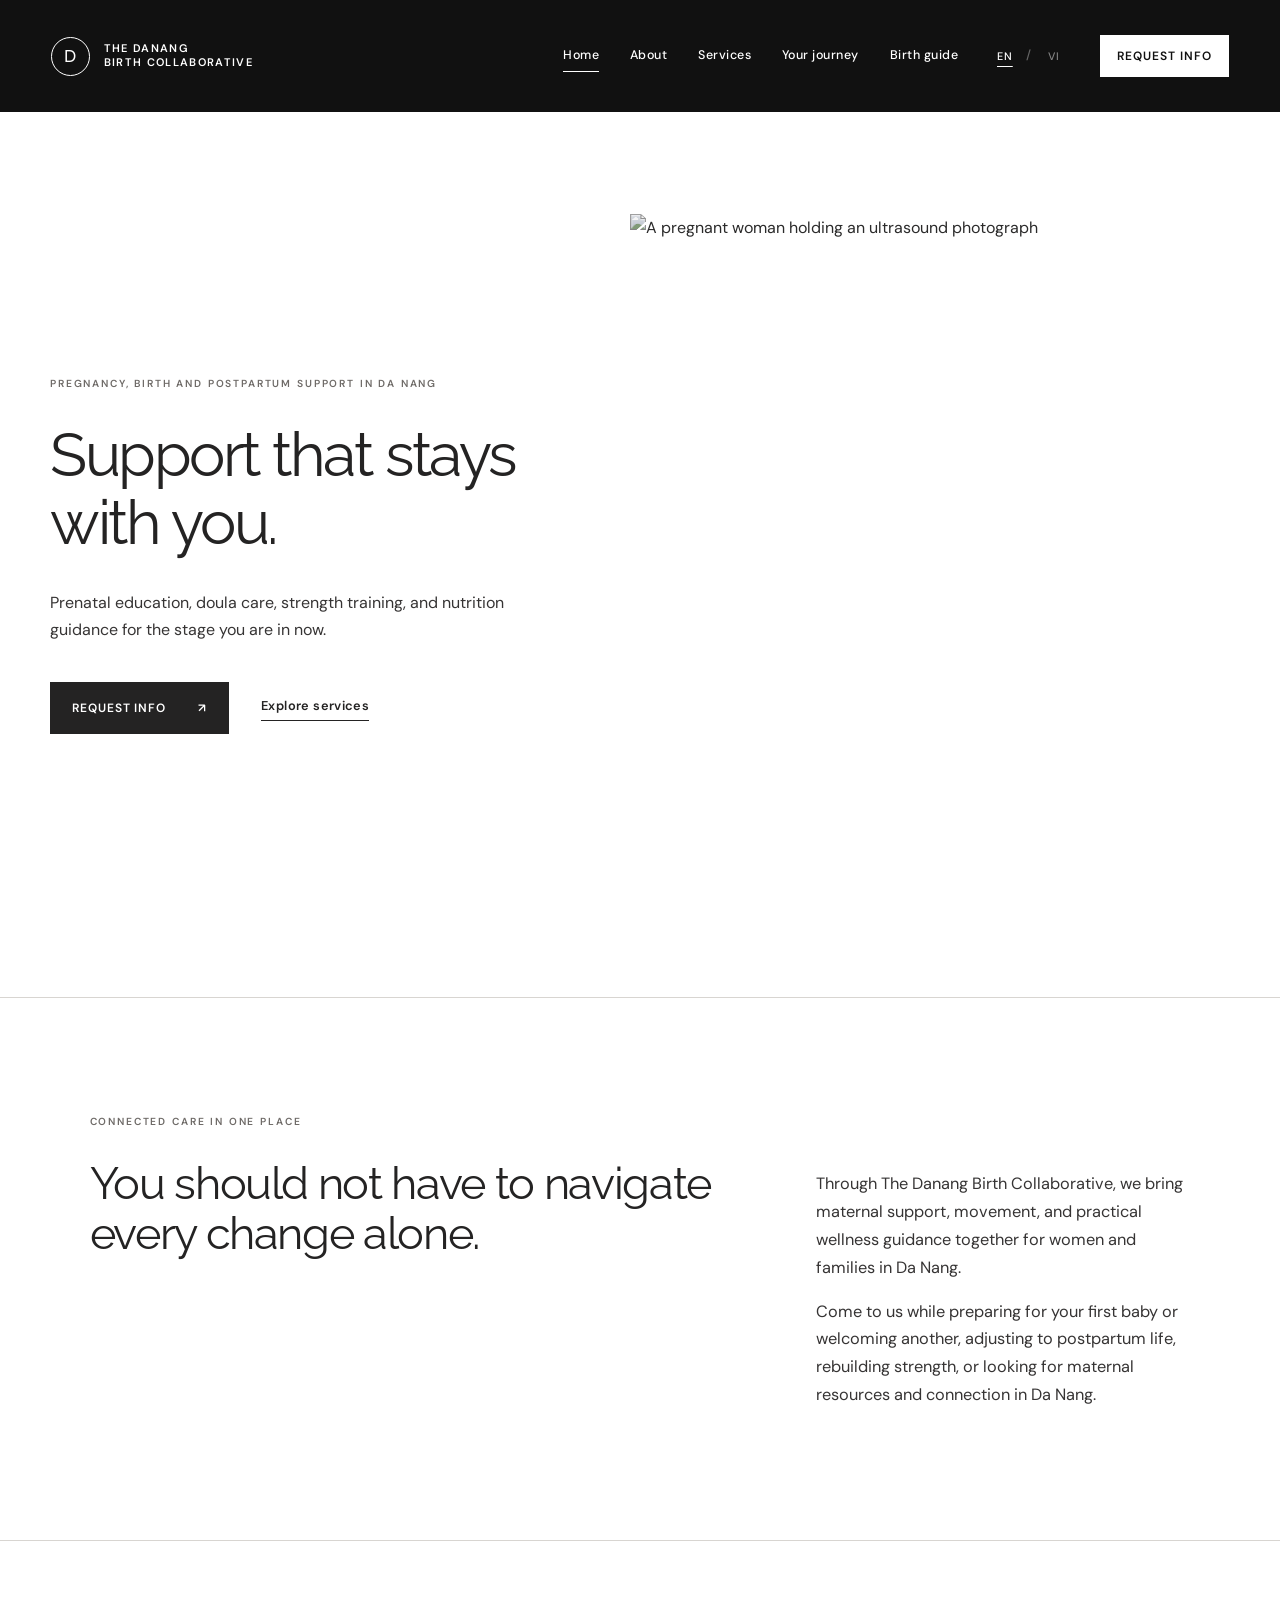
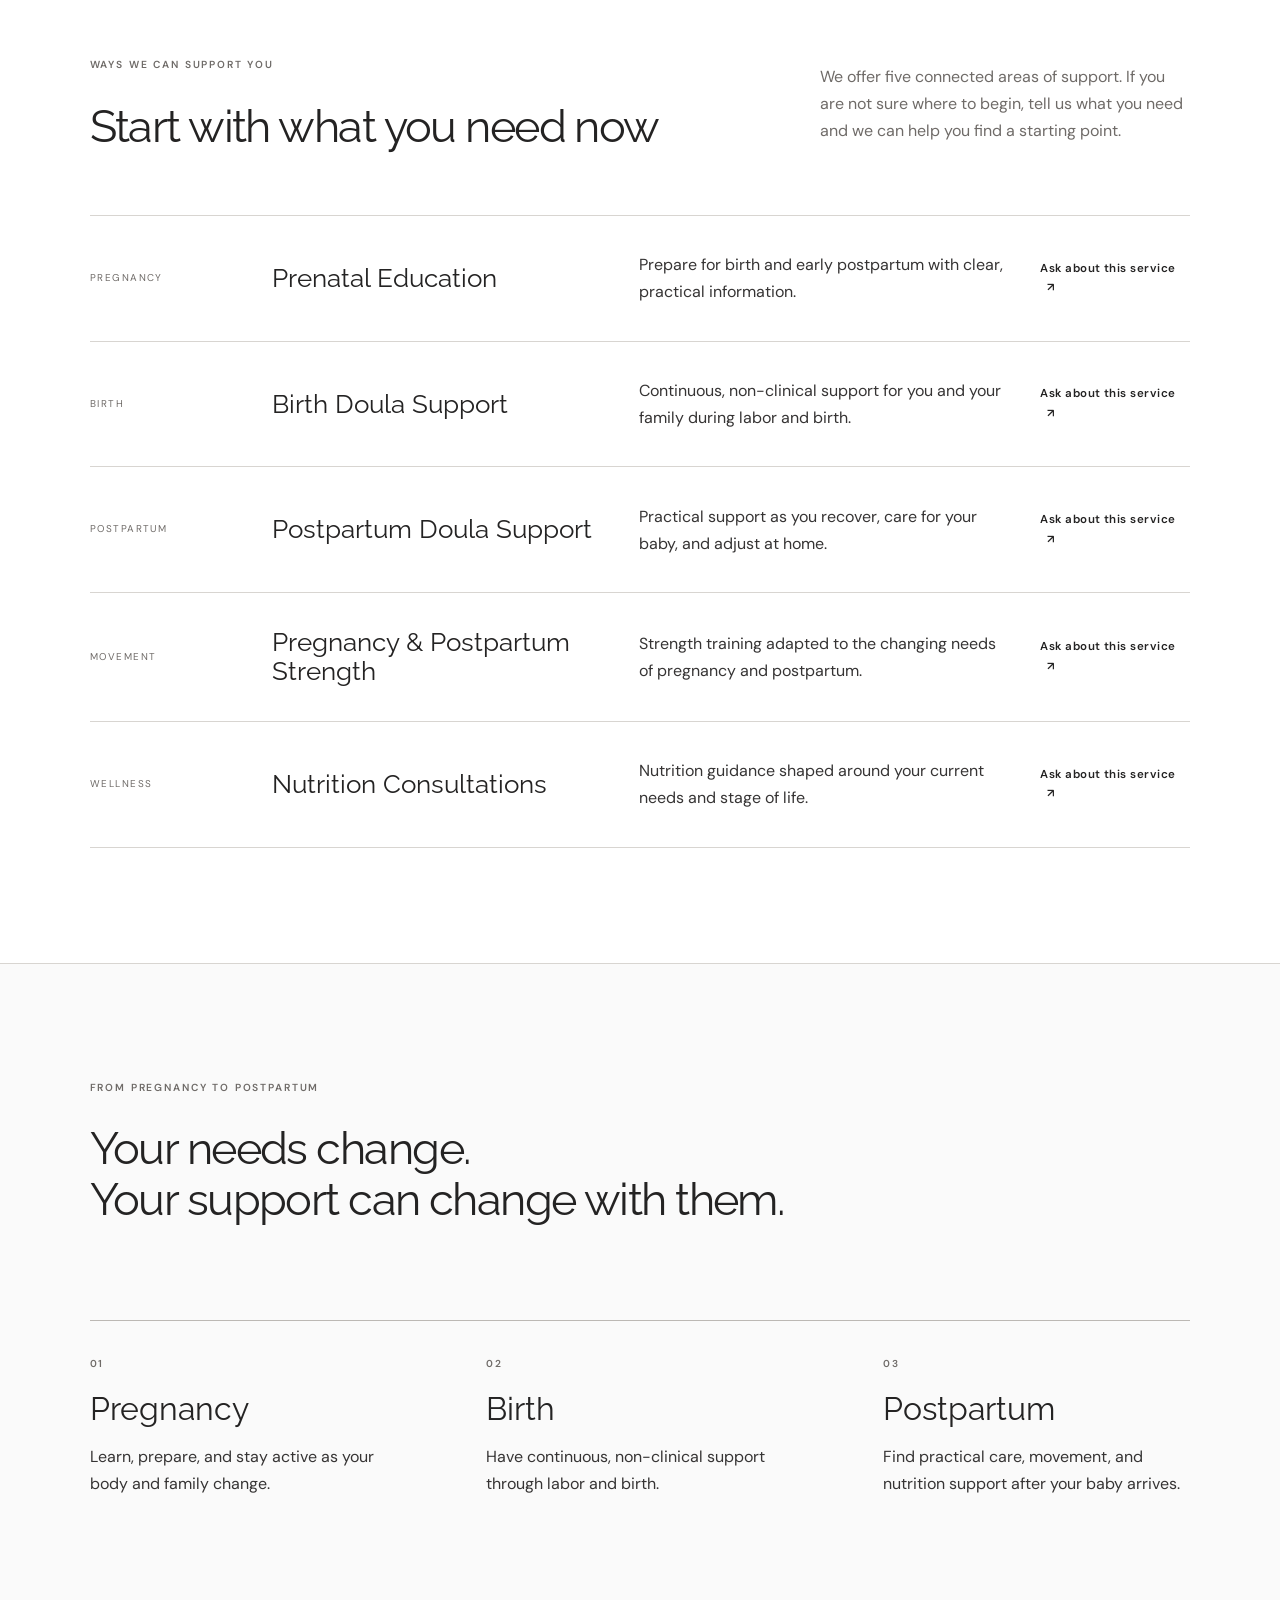
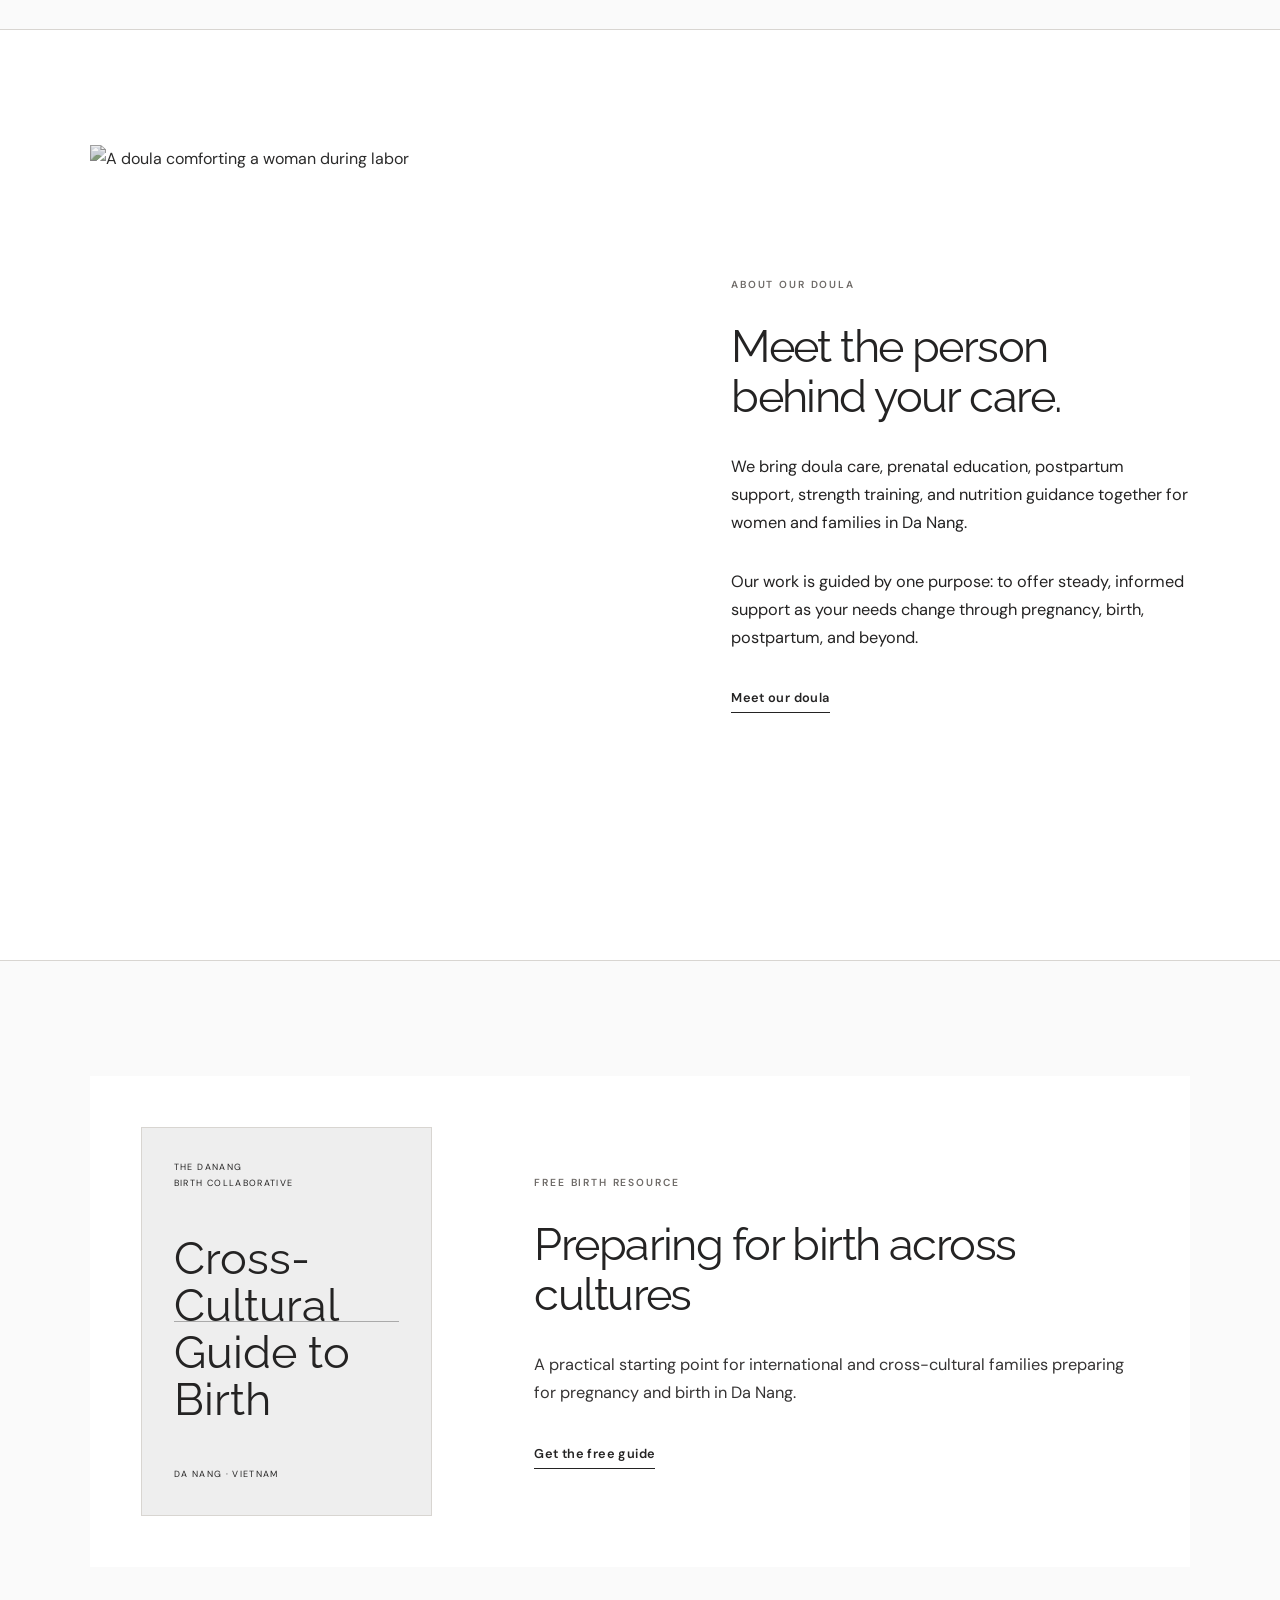
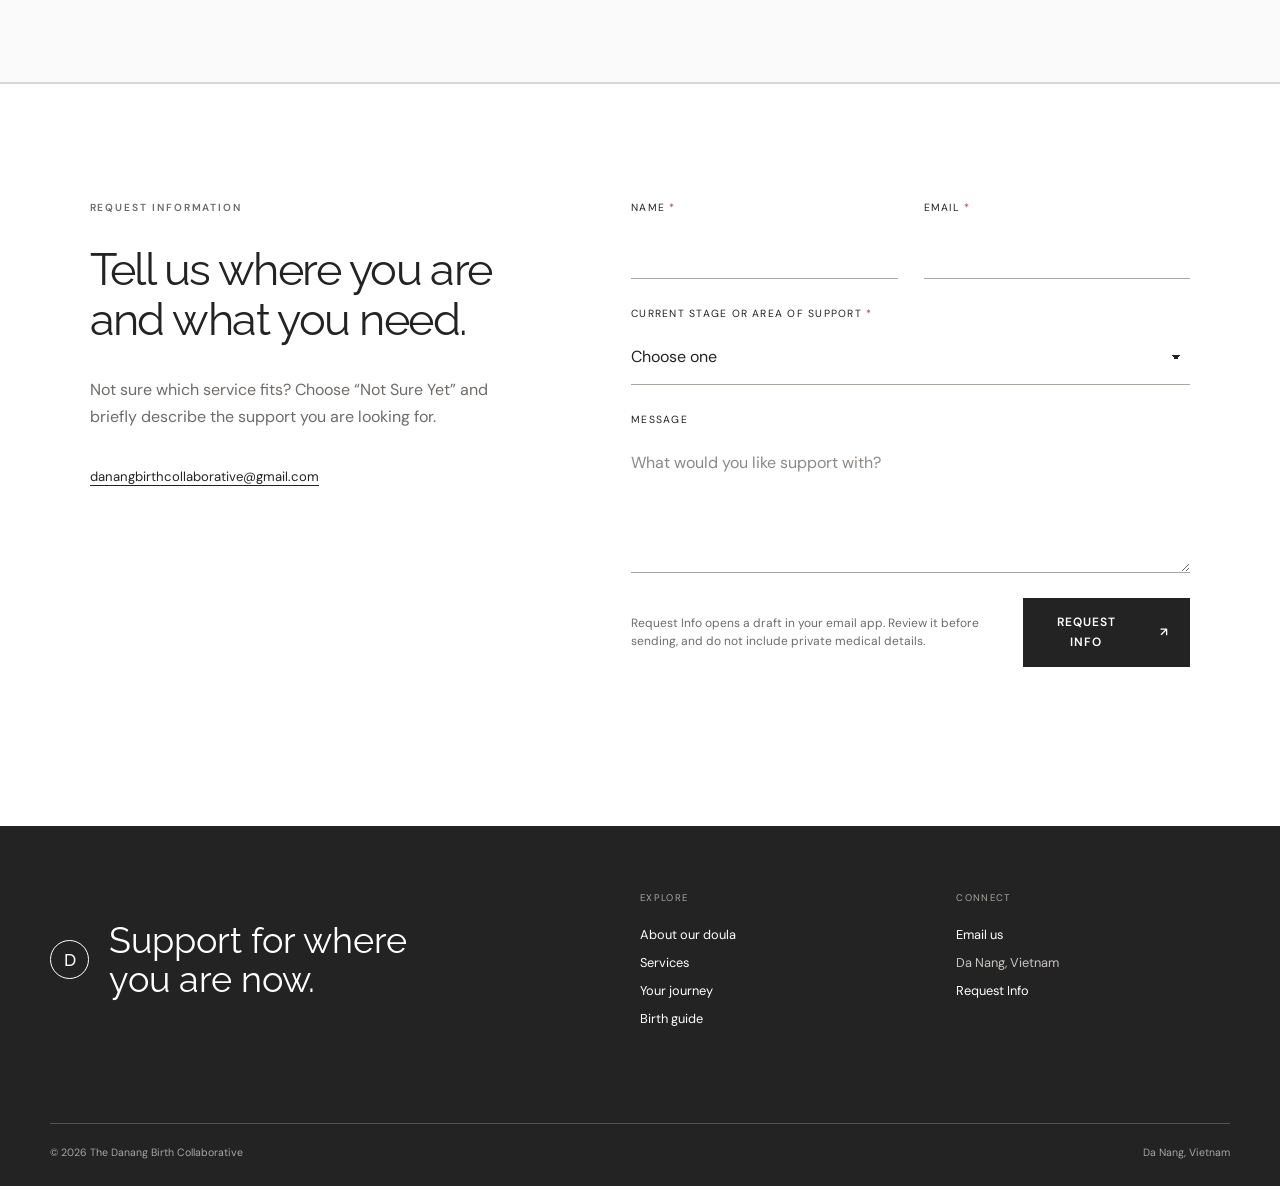
==== index.html @ c7152f71 "Refine footer layout across demos" ====
<!doctype html>
<html lang="en">
<head>
  <meta charset="utf-8">
  <meta name="viewport" content="width=device-width, initial-scale=1">
  <meta name="description" content="Doula, prenatal education, postpartum, strength, and nutrition support for women and families in Da Nang, Vietnam.">
  <title>The Danang Birth Collaborative</title>
  <link rel="icon" href="favicon.svg" type="image/svg+xml">
  <link rel="preconnect" href="https://fonts.googleapis.com">
  <link rel="preconnect" href="https://fonts.gstatic.com" crossorigin>
  <link href="https://fonts.googleapis.com/css2?family=DM+Sans:wght@400;500;600&amp;family=Raleway:wght@400;500;600&amp;display=swap" rel="stylesheet">
  <link rel="stylesheet" href="styles.css?v=20260721-6">
</head>
<body>
  <a class="skip-link" href="#main">Skip to content</a>
  <header class="site-header" id="top">
    <a class="wordmark" href="#top" aria-label="The Danang Birth Collaborative home">
      <span class="wordmark-mark" aria-hidden="true">D</span>
      <span>The Danang<br>Birth Collaborative</span>
    </a>
    <div class="language-switcher mobile-language-switcher" role="group" aria-label="Language"><button type="button" data-lang="en" aria-pressed="true">EN</button><span aria-hidden="true">/</span><button type="button" data-lang="vi" aria-pressed="false">VI</button></div>
    <button class="menu-toggle" type="button" aria-expanded="false" aria-controls="site-nav">
      <span>Menu</span><i aria-hidden="true"></i>
    </button>
    <nav class="site-nav" id="site-nav" aria-label="Main navigation">
      <a href="index.html" aria-current="page">Home</a>
      <a href="about.html">About</a>
      <a href="#services">Services</a>
      <a href="#journey">Your journey</a>
      <a href="#guide">Birth guide</a>
      <div class="language-switcher desktop-language-switcher" role="group" aria-label="Language"><button type="button" data-lang="en" aria-pressed="true">EN</button><span aria-hidden="true">/</span><button type="button" data-lang="vi" aria-pressed="false">VI</button></div>
      <a class="button button-small" href="contact.html">Request Info</a>
    </nav>
  </header>

  <main id="main">
    <section class="hero">
      <div class="hero-copy reveal">
        <p class="eyebrow">Pregnancy, birth and postpartum support in Da Nang</p>
        <h1>Support that stays with you.</h1>
        <p class="hero-lede">Prenatal education, doula care, strength training, and nutrition guidance for the stage you are in now.</p>
        <div class="hero-actions">
          <a class="button" href="contact.html">Request Info <span aria-hidden="true">↗</span></a>
          <a class="text-link" href="#services">Explore services</a>
        </div>
      </div>
      <div class="hero-visual reveal">
        <img src="https://images.unsplash.com/photo-1634856435947-d790b5c3a8eb?auto=format&amp;fit=crop&amp;w=1400&amp;q=85" alt="A pregnant woman holding an ultrasound photograph">
      </div>
    </section>

    <section class="intro section-pad reveal">
      <p class="eyebrow">Connected care in one place</p>
      <div class="intro-grid">
        <h2>You should not have to navigate every change alone.</h2>
        <div>
          <p>Through The Danang Birth Collaborative, we bring maternal support, movement, and practical wellness guidance together for women and families in Da Nang.</p>
          <p>Come to us while preparing for your first baby or welcoming another, adjusting to postpartum life, rebuilding strength, or looking for maternal resources and connection in Da Nang.</p>
        </div>
      </div>
    </section>

    <section class="services section-pad" id="services">
      <div class="section-heading reveal">
        <div><p class="eyebrow">Ways we can support you</p><h2>Start with what you need now</h2></div>
        <p>We offer five connected areas of support. If you are not sure where to begin, tell us what you need and we can help you find a starting point.</p>
      </div>
      <div class="service-list">
        <article class="service-card reveal"><span>Pregnancy</span><h3>Prenatal Education</h3><p>Prepare for birth and early postpartum with clear, practical information.</p><a href="contact.html" aria-label="Ask about Prenatal Education">Ask about this service <span>↗</span></a></article>
        <article class="service-card reveal"><span>Birth</span><h3>Birth Doula Support</h3><p>Continuous, non-clinical support for you and your family during labor and birth.</p><a href="contact.html" aria-label="Ask about Birth Doula Support">Ask about this service <span>↗</span></a></article>
        <article class="service-card reveal"><span>Postpartum</span><h3>Postpartum Doula Support</h3><p>Practical support as you recover, care for your baby, and adjust at home.</p><a href="contact.html" aria-label="Ask about Postpartum Doula Support">Ask about this service <span>↗</span></a></article>
        <article class="service-card reveal"><span>Movement</span><h3>Pregnancy &amp; Postpartum Strength</h3><p>Strength training adapted to the changing needs of pregnancy and postpartum.</p><a href="contact.html" aria-label="Ask about strength training">Ask about this service <span>↗</span></a></article>
        <article class="service-card reveal"><span>Wellness</span><h3>Nutrition Consultations</h3><p>Nutrition guidance shaped around your current needs and stage of life.</p><a href="contact.html" aria-label="Ask about Nutrition Consultations">Ask about this service <span>↗</span></a></article>
      </div>
    </section>

    <section class="journey section-pad" id="journey">
      <div class="journey-intro reveal"><p class="eyebrow">From pregnancy to postpartum</p><h2>Your needs change.<br>Your support can change with them.</h2></div>
      <div class="journey-track">
        <article class="reveal"><b>01</b><h3>Pregnancy</h3><p>Learn, prepare, and stay active as your body and family change.</p></article>
        <article class="reveal"><b>02</b><h3>Birth</h3><p>Have continuous, non-clinical support through labor and birth.</p></article>
        <article class="reveal"><b>03</b><h3>Postpartum</h3><p>Find practical care, movement, and nutrition support after your baby arrives.</p></article>
      </div>
    </section>

    <section class="about section-pad" id="about">
      <a class="about-image reveal" href="about.html" aria-label="Learn about our doula"><img src="https://images.unsplash.com/photo-1651083137688-492e79ac9a92?auto=format&amp;fit=crop&amp;w=1200&amp;q=85" alt="A doula comforting a woman during labor"></a>
      <div class="about-copy reveal">
        <p class="eyebrow">About our doula</p><h2>Meet the person behind your care.</h2>
        <p>We bring doula care, prenatal education, postpartum support, strength training, and nutrition guidance together for women and families in Da Nang.</p>
        <p>Our work is guided by one purpose: to offer steady, informed support as your needs change through pregnancy, birth, postpartum, and beyond.</p>
        <a class="text-link" href="about.html">Meet our doula</a>
      </div>
    </section>

    <section class="guide section-pad" id="guide">
      <div class="guide-card reveal">
        <a class="guide-cover" href="output/pdf/cross-cultural-guide-to-birth.pdf" data-guide-trigger aria-haspopup="dialog" aria-label="Get the free Cross-Cultural Guide to Birth"><span>THE DANANG<br>BIRTH COLLABORATIVE</span><strong>Cross-Cultural<br>Guide to Birth</strong><small>DA NANG · VIETNAM</small></a>
        <div class="guide-copy"><p class="eyebrow">Free birth resource</p><h2>Preparing for birth across cultures</h2><p>A practical starting point for international and cross-cultural families preparing for pregnancy and birth in Da Nang.</p><a class="text-link" href="output/pdf/cross-cultural-guide-to-birth.pdf" data-guide-trigger aria-haspopup="dialog">Get the free guide</a></div>
      </div>
    </section>

    <section class="request section-pad" id="request">
      <div class="request-copy reveal"><p class="eyebrow">Request information</p><h2>Tell us where you are and what you need.</h2><p>Not sure which service fits? Choose “Not Sure Yet” and briefly describe the support you are looking for.</p><a href="mailto:danangbirthcollaborative@gmail.com">danangbirthcollaborative@gmail.com</a></div>
      <form class="request-form reveal" id="info-form">
        <div class="field"><label for="name">Name <span aria-hidden="true">*</span></label><input id="name" name="name" type="text" autocomplete="name" required></div>
        <div class="field"><label for="email">Email <span aria-hidden="true">*</span></label><input id="email" name="email" type="email" autocomplete="email" required></div>
        <div class="field field-full"><label for="stage">Current stage or area of support <span aria-hidden="true">*</span></label><select id="stage" name="stage" required><option value="">Choose one</option><option>Pregnancy</option><option>Preparing for Birth</option><option>Postpartum</option><option>Fitness and Strength</option><option>Nutrition</option><option>Other Support</option><option>Not Sure Yet</option></select></div>
        <div class="field field-full"><label for="message">Message</label><textarea id="message" name="message" rows="4" placeholder="What would you like support with?"></textarea></div>
        <div class="field-full form-footer"><p>Request Info opens a draft in your email app. Review it before sending, and do not include private medical details.</p><button class="button" type="submit">Request Info <span aria-hidden="true">↗</span></button></div>
        <p class="form-message field-full" role="status" aria-live="polite"></p>
      </form>
    </section>
  </main>

  <footer class="site-footer" id="footer">
    <div class="footer-wordmark"><span class="wordmark-mark" aria-hidden="true">D</span><h2>Support for where<br>you are now.</h2></div>
    <div><p class="footer-label">Explore</p><a href="about.html">About our doula</a><a href="#services">Services</a><a href="#journey">Your journey</a><a href="#guide">Birth guide</a></div>
    <div><p class="footer-label">Connect</p><a href="mailto:danangbirthcollaborative@gmail.com">Email us</a><p>Da Nang, Vietnam</p><a href="contact.html">Request Info</a></div>
    <div class="footer-bottom"><p>© <span id="year"></span> The Danang Birth Collaborative</p><p>Da Nang, Vietnam</p></div>
  </footer>

  <div class="lead-modal" id="guide-modal" hidden>
    <div class="lead-modal-backdrop" data-guide-close></div>
    <section class="lead-modal-panel" role="dialog" aria-modal="true" aria-labelledby="guide-modal-title" tabindex="-1">
      <button class="lead-modal-close" type="button" data-guide-close aria-label="Close guide form"><span aria-hidden="true">&#215;</span></button>
      <div class="lead-modal-intro">
        <p class="eyebrow">Free birth resource</p>
        <h2 id="guide-modal-title">Receive the guide by email.</h2>
        <p>Share your details to access our practical guide for international and cross-cultural families preparing for birth in Da Nang.</p>
      </div>
      <form class="lead-modal-form" action="https://formsubmit.co/danangbirthcollaborative@gmail.com" method="POST">
        <input type="hidden" name="_subject" value="New Cross-Cultural Birth Guide lead">
        <input type="hidden" name="_template" value="table">
        <input type="hidden" name="_captcha" value="false">
        <input type="hidden" name="_next" value="https://nguyenvuong789.github.io/danang-birth-collaborative-demo/output/pdf/cross-cultural-guide-to-birth.pdf">
        <input type="hidden" name="_autoresponse" value="Thank you for requesting our Cross-Cultural Guide to Birth. You can access it here: https://nguyenvuong789.github.io/danang-birth-collaborative-demo/output/pdf/cross-cultural-guide-to-birth.pdf">
        <input class="lead-honeypot" type="text" name="_honey" tabindex="-1" autocomplete="off">
        <div class="field"><label for="guide-name">Name <span aria-hidden="true">*</span></label><input id="guide-name" name="name" type="text" autocomplete="name" required></div>
        <div class="field"><label for="guide-email">Email <span aria-hidden="true">*</span></label><input id="guide-email" name="email" type="email" autocomplete="email" required></div>
        <p class="lead-privacy">We’ll use these details to send the guide and relevant updates. You can unsubscribe at any time.</p>
        <button class="button" type="submit">Send me the guide <span aria-hidden="true">&#8599;</span></button>
        <p class="lead-modal-status" role="status" aria-live="polite"></p>
      </form>
    </section>
  </div>

  <script src="i18n.js?v=20260721-7"></script>
  <script src="script.js?v=20260721-3"></script>
</body>
</html>
---- styles.css ----
:root {
  --ink: #242323;
  --charcoal: #363434;
  --paper: #ffffff;
  --warm-white: #fafafa;
  --stone: #f1f1f1;
  --blush: #f1f1f1;
  --muted: #6f6b68;
  --line: #d8d5d1;
  --display: "Raleway", sans-serif;
  --body: "DM Sans", sans-serif;
}

* { box-sizing: border-box; }
html { scroll-behavior: smooth; }
body {
  margin: 0;
  overflow-x: hidden;
  background: var(--paper);
  color: var(--ink);
  font-family: var(--body);
  font-size: 16px;
  line-height: 1.7;
}
body.menu-open { overflow: hidden; }
img { display: block; width: 100%; object-fit: cover; }
a { color: inherit; text-decoration: none; }
button, input, select, textarea { font: inherit; color: inherit; }
button { cursor: pointer; }
.skip-link { position: fixed; left: 1rem; top: -5rem; z-index: 100; padding: .75rem 1rem; background: var(--ink); color: #fff; }
.skip-link:focus { top: 1rem; }

.site-header {
  min-height: 112px;
  padding: 0 clamp(1.25rem, 4vw, 4.5rem);
  display: flex;
  align-items: center;
  justify-content: space-between;
  border-bottom: 0;
  background: #111;
  color: #fff;
  position: relative;
  z-index: 20;
}
.wordmark { display: flex; gap: .85rem; align-items: center; font-size: .69rem; line-height: 1.25; letter-spacing: .12em; text-transform: uppercase; font-weight: 600; }
.wordmark-mark { display: grid; place-items: center; width: 39px; height: 39px; border: 1px solid currentColor; border-radius: 50%; font-family: var(--display); font-size: 1.05rem; font-weight: 500; }
.site-nav { display: flex; align-items: center; gap: clamp(1rem, 2.4vw, 2.5rem); font-size: .78rem; font-weight: 500; letter-spacing: .04em; }
.site-nav > a:not(.button) { position: relative; }
.site-nav > a:not(.button)::after { content: ""; position: absolute; left: 0; right: 100%; bottom: -.35rem; height: 1px; background: currentColor; transition: right .25s ease; }
.site-nav > a:not(.button):hover::after { right: 0; }
.menu-toggle { display: none; background: none; border: 0; }

.button { display: inline-flex; justify-content: space-between; align-items: center; gap: 2rem; min-height: 52px; padding: .8rem 1.3rem; border: 1px solid var(--ink); background: var(--ink); color: #fff; font-size: .75rem; font-weight: 600; letter-spacing: .08em; text-transform: uppercase; transition: background .2s, color .2s; }
.button:hover { background: transparent; color: var(--ink); }
.button-small { min-height: 42px; padding: .5rem 1rem; }
.site-header .button { border-color: #fff; background: #fff; color: #111; }
.site-header .button:hover { background: transparent; color: #fff; }
.text-link { display: inline-block; padding-bottom: .2rem; border-bottom: 1px solid var(--ink); font-size: .8rem; font-weight: 600; letter-spacing: .03em; }
.text-link:hover { color: var(--muted); border-color: var(--muted); }

.hero { width: min(1180px, calc(100% - 3rem)); margin: 0 auto; padding: clamp(5rem, 8vw, 8rem) 0; display: grid; grid-template-columns: minmax(0, .9fr) minmax(430px, 1.1fr); gap: clamp(3rem, 7vw, 7rem); align-items: center; }
.hero-copy { padding: 0; align-self: center; }
.eyebrow { margin: 0 0 1.7rem; color: var(--muted); font-size: .64rem; font-weight: 600; letter-spacing: .18em; text-transform: uppercase; }
h1, h2, h3, p { margin-top: 0; }
h1, h2, h3 { font-family: var(--display); font-weight: 400; line-height: 1.12; }
h1 { max-width: 610px; margin-bottom: 2rem; font-size: clamp(3rem, 4.8vw, 4.8rem); letter-spacing: -.04em; }
.hero-lede { max-width: 560px; margin-bottom: 2.4rem; color: var(--charcoal); font-size: clamp(1rem, 1.2vw, 1.15rem); }
.hero-actions { display: flex; align-items: center; gap: 2rem; }
.hero-visual { position: relative; height: clamp(520px, 55vw, 680px); }
.hero-visual img { height: 100%; filter: grayscale(68%) contrast(.92); }
.image-note { position: absolute; right: 1rem; bottom: 1rem; margin: 0; padding: .35rem .6rem; background: rgba(255,255,255,.88); font-size: .57rem; letter-spacing: .1em; text-transform: uppercase; }

.section-pad { padding: clamp(5.5rem, 9vw, 9rem) max(clamp(1.25rem, 7vw, 8rem), calc((100vw - 1180px) / 2)); }
.intro { background: var(--paper); border-top: 1px solid var(--line); border-bottom: 1px solid var(--line); }
.intro-grid { display: grid; grid-template-columns: 1.25fr .75fr; gap: clamp(3rem, 8vw, 10rem); align-items: start; }
.intro h2 { max-width: 800px; font-size: clamp(2.2rem, 3.5vw, 3.6rem); letter-spacing: -.03em; }
.intro-grid > div { padding-top: .8rem; color: var(--charcoal); font-size: 1.02rem; }

.services { background: var(--paper); }
.section-heading { display: flex; justify-content: space-between; gap: 4rem; align-items: end; margin-bottom: 4rem; }
.section-heading h2, .journey h2, .about h2, .guide h2, .request h2 { margin-bottom: 0; font-size: clamp(2.2rem, 3.5vw, 3.6rem); letter-spacing: -.035em; }
.section-heading > p { max-width: 370px; margin-bottom: .4rem; color: var(--muted); }
.service-list { border-top: 1px solid var(--line); }
.service-card { display: grid; grid-template-columns: 150px 1fr 1.1fr 150px; gap: 2rem; align-items: center; padding: 2.2rem 0; border-bottom: 1px solid var(--line); transition: background .2s; }
.service-card:hover { background: transparent; }
.service-card > span { color: var(--muted); font-size: .62rem; letter-spacing: .15em; text-transform: uppercase; }
.service-card h3 { margin: 0; font-size: clamp(1.4rem, 2vw, 2.2rem); }
.service-card p { max-width: 450px; margin: 0; color: var(--charcoal); }
.service-card a { justify-self: end; font-size: .72rem; font-weight: 600; letter-spacing: .04em; }
.service-card a span { margin-left: .4rem; }

.journey { overflow: hidden; background: var(--warm-white); border-top: 1px solid var(--line); border-bottom: 1px solid var(--line); }
.journey-intro { max-width: 850px; }
.journey-track { display: grid; grid-template-columns: repeat(3, 1fr); gap: clamp(2rem, 7vw, 8rem); margin-top: 6rem; border-top: 1px solid #bcb8b4; }
.journey-track article { padding-top: 1.7rem; }
.journey-track b { color: var(--muted); font-size: .63rem; font-weight: 600; letter-spacing: .15em; }
.journey-track h3 { margin: 1rem 0; font-size: 2rem; }
.journey-track p { max-width: 320px; color: var(--charcoal); }

.about { display: grid; grid-template-columns: 1.08fr .92fr; gap: clamp(3rem, 8vw, 9rem); align-items: center; }
.about-image { position: relative; }
.about-image img { height: clamp(500px, 58vw, 700px); filter: grayscale(70%) contrast(.92); }
.about-image span { position: absolute; bottom: 0; left: 0; padding: .75rem 1rem; background: var(--paper); font-size: .6rem; letter-spacing: .12em; text-transform: uppercase; }
.about-copy > p:not(.eyebrow) { max-width: 570px; margin: 2rem 0; font-size: 1.02rem; }
.placeholder-note { margin: 2rem 0; padding: 1.2rem 0; border-top: 1px solid var(--line); border-bottom: 1px solid var(--line); }
.placeholder-note strong { font-size: .7rem; letter-spacing: .1em; text-transform: uppercase; }
.placeholder-note p { margin: .5rem 0 0 !important; color: var(--muted); font-size: .82rem !important; }

.guide { background: var(--warm-white); border-top: 1px solid var(--line); border-bottom: 1px solid var(--line); }
.guide-card { display: grid; grid-template-columns: minmax(260px, .65fr) 1.35fr; gap: clamp(3rem, 8vw, 9rem); align-items: center; padding: clamp(1.5rem, 4vw, 4rem); background: var(--paper); }
.guide-cover { position: relative; aspect-ratio: 3/4; padding: 2rem; display: flex; flex-direction: column; justify-content: space-between; border: 1px solid var(--line); background: #eee; }
.guide-cover::after { content: ""; position: absolute; left: 2rem; right: 2rem; top: 50%; height: 1px; background: #aaa; }
.guide-cover span, .guide-cover small { font-size: .56rem; letter-spacing: .15em; }
.guide-cover strong { z-index: 1; font-family: var(--display); font-size: clamp(1.9rem, 3.5vw, 3.5rem); font-weight: 400; line-height: 1.05; }
.guide-copy > p:not(.eyebrow, .status) { max-width: 600px; margin: 2rem 0; color: var(--charcoal); font-size: 1.02rem; }
.status { margin: 2rem 0; font-size: .74rem; font-weight: 600; }
.status i { display: inline-block; width: 7px; height: 7px; margin-right: .6rem; border-radius: 50%; background: var(--ink); }

.request { display: grid; grid-template-columns: .85fr 1.15fr; gap: clamp(4rem, 10vw, 12rem); background: var(--paper); border-top: 1px solid var(--line); }
.request-copy > p:not(.eyebrow) { max-width: 480px; margin: 2rem 0; color: var(--muted); }
.request-copy > a { border-bottom: 1px solid; font-size: .82rem; }
.request-form { display: grid; grid-template-columns: 1fr 1fr; gap: 1.6rem; }
.field { display: flex; flex-direction: column; }
.field-full { grid-column: 1 / -1; }
.field label { margin-bottom: .45rem; font-size: .65rem; letter-spacing: .12em; text-transform: uppercase; }
.field input, .field select, .field textarea { width: 100%; padding: .85rem 0; border: 0; border-bottom: 1px solid #aaa6a2; border-radius: 0; outline: 0; background: transparent; }
.field select { appearance: none; background-image: linear-gradient(45deg, transparent 50%, var(--ink) 50%), linear-gradient(135deg, var(--ink) 50%, transparent 50%); background-position: calc(100% - 14px) 50%, calc(100% - 9px) 50%; background-repeat: no-repeat; background-size: 5px 5px; }
.field textarea { resize: vertical; }
.field input:focus, .field select:focus, .field textarea:focus { border-color: var(--ink); box-shadow: 0 1px var(--ink); }
.field textarea::placeholder { color: #8d8884; }
.form-footer { display: flex; justify-content: space-between; gap: 2rem; align-items: center; }
.form-footer p { max-width: 360px; margin: 0; color: var(--muted); font-size: .75rem; line-height: 1.55; }
.form-message { min-height: 1.4em; margin: 0; color: var(--charcoal); font-size: .82rem; }
.field input:user-invalid, .field select:user-invalid { border-color: #8c4a4a; box-shadow: 0 1px #8c4a4a; }
.field label span[aria-hidden="true"] { color: #8c4a4a; }

.site-footer { padding: 4rem max(1.5rem, calc((100vw - 1180px) / 2)) 1.5rem; display: grid; grid-template-columns: minmax(320px, 1.5fr) .7fr .8fr; gap: clamp(2.5rem, 6vw, 6rem); background: var(--ink); color: #fff; }
.footer-wordmark { display: flex; gap: 1.25rem; align-items: center; }
.footer-wordmark .wordmark-mark { border-color: #fff; }
.footer-wordmark h2 { max-width: 420px; margin: 0; font-size: clamp(1.85rem, 2.8vw, 3rem); line-height: 1.08; }
.site-footer > div:not(.footer-wordmark, .footer-bottom) { display: flex; flex-direction: column; align-items: start; gap: .4rem; font-size: .8rem; }
.site-footer > div:not(.footer-wordmark, .footer-bottom) > p:not(.footer-label) { margin-bottom: 0; color: #c8c5c2; }
.footer-label { margin-bottom: .7rem; color: #aaa5a1; font-size: .6rem; letter-spacing: .14em; text-transform: uppercase; }
.footer-bottom { grid-column: 1 / -1; display: flex; justify-content: space-between; margin-top: 1rem; padding-top: 1.25rem; border-top: 1px solid #55514f; color: #aaa5a1; font-size: .66rem; }
.footer-bottom p { margin-bottom: 0; }

.reveal { opacity: 0; transform: translateY(18px); transition: opacity .65s ease, transform .65s ease; }
.reveal.is-visible { opacity: 1; transform: none; }
:focus-visible { outline: 2px solid var(--ink); outline-offset: 4px; }
.site-footer :focus-visible, .button:focus-visible { outline-color: currentColor; }
.site-header :focus-visible { outline-color: currentColor; }

@media (max-width: 900px) {
  .site-header { min-height: 78px; }
  .menu-toggle { display: flex; align-items: center; gap: .6rem; min-width: 48px; min-height: 48px; font-size: .75rem; }
  .menu-toggle i { position: relative; display: block; width: 20px; height: 1px; background: currentColor; transition: background .2s; }
  .menu-toggle i::before, .menu-toggle i::after { position: absolute; left: 0; display: block; width: 20px; height: 1px; background: currentColor; content: ""; transition: transform .2s; }
  .menu-toggle i::before { transform: translateY(-6px); }
  .menu-toggle i::after { transform: translateY(6px); }
  .menu-toggle[aria-expanded="true"] i { background: transparent; }
  .menu-toggle[aria-expanded="true"] i::before { transform: rotate(45deg); }
  .menu-toggle[aria-expanded="true"] i::after { transform: rotate(-45deg); }
  .site-nav { position: absolute; top: 78px; left: 0; right: 0; padding: 1.5rem; flex-direction: column; align-items: stretch; border-bottom: 1px solid #333; background: #111; opacity: 0; pointer-events: none; transform: translateY(-130%); transition: .25s; }
  .site-nav.open { opacity: 1; pointer-events: auto; transform: none; }
  .site-nav a { min-height: 48px; display: flex; align-items: center; }
  .hero { width: 100%; min-height: auto; padding: 0; grid-template-columns: 1fr; gap: 0; }
  .hero-copy { padding: 5rem clamp(1.25rem, 7vw, 4rem) 4rem; }
  .hero-visual { height: 600px; min-height: 0; }
  .intro-grid, .about, .request { grid-template-columns: 1fr; }
  .service-card { grid-template-columns: 100px 1fr; }
  .service-card p, .service-card a { grid-column: 2; }
  .service-card a { justify-self: start; }
  .guide-card { grid-template-columns: 1fr; }
  .guide-cover { max-width: 380px; }
  .site-footer { grid-template-columns: 1.2fr .8fr; }
  .footer-wordmark { grid-column: 1 / -1; }
}

@media (max-width: 600px) {
  h1 { max-width: 100%; font-size: clamp(2.75rem, 11.5vw, 3.35rem); letter-spacing: -.035em; }
  .hero-actions { align-items: flex-start; flex-direction: column; gap: 1.2rem; }
  .hero-visual { height: 470px; min-height: 0; }
  .section-pad { padding: 5rem 1.25rem; }
  .intro-grid { gap: 2rem; }
  .section-heading { display: block; margin-bottom: 2rem; }
  .section-heading > p { margin-top: 1rem; }
  .service-card { grid-template-columns: 1fr; gap: .65rem; padding: 1.6rem 0; }
  .service-card p, .service-card a { grid-column: 1; }
  .journey-track { grid-template-columns: 1fr; gap: 0; margin-top: 4rem; }
  .journey-track article { padding: 1.6rem 0; border-bottom: 1px solid #bcb8b4; }
  .journey-track h3 { margin: .5rem 0; }
  .about-image img { height: 500px; }
  .guide-card { padding: 1.25rem; }
  .guide-copy { padding: 1rem 0; }
  .request-form { grid-template-columns: 1fr; }
  .field { grid-column: 1; }
  .form-footer { align-items: stretch; flex-direction: column; }
  .form-footer .button { width: 100%; }
  .wordmark, .text-link, .service-card a, .request-copy > a, .site-footer a { min-height: 44px; display: inline-flex; align-items: center; }
  .contact-facts a { min-height: 44px; display: flex; align-items: center; }
  .site-footer { padding: 3rem 1.25rem 1.25rem; grid-template-columns: 1fr 1fr; gap: 2rem 1.25rem; }
  .footer-wordmark { grid-column: 1 / -1; padding-bottom: 2rem; border-bottom: 1px solid #55514f; }
  .footer-wordmark h2 { max-width: 280px; font-size: clamp(1.55rem, 7vw, 2rem); }
  .site-footer > div:not(.footer-wordmark, .footer-bottom) { gap: .15rem; }
  .footer-label { margin-bottom: .45rem; }
  .footer-bottom { grid-column: 1 / -1; display: flex; align-items: center; gap: 1rem; margin-top: .25rem; padding-top: 1rem; }
  .footer-bottom p:last-child { margin-left: auto; }
  .wordmark { gap: .65rem; }
  .wordmark-mark { width: 36px; height: 36px; flex: 0 0 36px; }
  .wordmark span:last-child { font-size: .56rem; }
}

@media (prefers-reduced-motion: reduce) {
  html { scroll-behavior: auto; }
  .reveal { opacity: 1; transform: none; transition: none; }
  .site-nav, .button, .site-nav > a::after { transition: none; }
}

/* Inner pages */
.inner-hero{width:min(1180px,calc(100% - 3rem));margin:0 auto;padding:clamp(5rem,9vw,9rem) 0;display:grid;grid-template-columns:.9fr 1.1fr;gap:clamp(3rem,8vw,8rem);align-items:center}.inner-hero h1,.contact-page h1{font-size:clamp(3rem,5vw,5rem)}.inner-hero>div>p:not(.eyebrow){max-width:570px;color:var(--muted);font-size:1.05rem}.inner-hero figure{height:680px;margin:0}.inner-hero img{height:100%;filter:grayscale(65%) contrast(.92)}.about-detail{display:grid;grid-template-columns:1.1fr .9fr;gap:clamp(3rem,8vw,9rem);border-top:1px solid var(--line);background:var(--warm-white)}.about-detail h2,.about-pillars h2,.page-cta h2{font-size:clamp(2.4rem,4vw,4rem)}.about-detail-copy{padding-top:1rem;color:var(--charcoal)}.about-pillars>header{max-width:760px;margin-bottom:4rem}.pillar-grid{display:grid;grid-template-columns:repeat(4,1fr);border-top:1px solid var(--line)}.pillar-grid article{min-height:260px;padding:1.7rem 1.5rem 1.7rem 0;border-bottom:1px solid var(--line)}.pillar-grid h3{margin:0 0 1rem;font-size:1.8rem}.pillar-grid p{color:var(--muted)}.page-cta{padding:clamp(4rem,7vw,7rem) max(1.5rem,calc((100vw - 1180px)/2));display:flex;justify-content:space-between;align-items:end;gap:4rem;background:var(--stone)}.page-cta h2{max-width:760px;margin:0}.contact-page{display:grid;grid-template-columns:.85fr 1.15fr;min-height:760px}.contact-page-intro,.contact-page-form{padding:clamp(5rem,9vw,9rem) clamp(1.5rem,7vw,7rem)}.contact-page-intro{background:var(--ink);color:#fff}.contact-page-intro .eyebrow{color:#aaa5a1}.contact-page-intro>p:not(.eyebrow){max-width:520px;color:#c8c5c2}.contact-facts{margin-top:4rem;padding-top:2rem;border-top:1px solid #595654;display:grid;gap:1.5rem}.contact-facts div{display:grid;grid-template-columns:110px 1fr;gap:1rem}.contact-facts span{color:#aaa5a1;font-size:.62rem;letter-spacing:.12em;text-transform:uppercase}.contact-facts p{margin:0}.contact-page-form{display:flex;align-items:center;background:var(--warm-white)}.contact-page-form form{width:100%;display:grid;grid-template-columns:1fr 1fr;gap:1.6rem}.contact-page-form .field input,.contact-page-form .field select,.contact-page-form .field textarea{color:var(--ink)}.compact-footer{padding-top:3.5rem}.compact-footer .footer-bottom{grid-column:1/-1}

@media(max-width:900px){.inner-hero,.about-detail,.contact-page{grid-template-columns:1fr}.inner-hero{width:100%;padding:0;gap:0}.inner-hero>div{padding:5rem clamp(1.25rem,7vw,4rem)}.inner-hero figure{height:600px}.pillar-grid{grid-template-columns:repeat(2,1fr)}.page-cta{align-items:flex-start;flex-direction:column}.contact-page-intro,.contact-page-form{padding:5rem clamp(1.25rem,7vw,4rem)}}
@media(max-width:600px){.inner-hero h1,.contact-page h1{font-size:clamp(2.8rem,13vw,3.6rem)}.inner-hero figure{height:480px}.pillar-grid{grid-template-columns:1fr}.pillar-grid article{min-height:220px}.contact-page-form form{grid-template-columns:1fr}.contact-page-form .field{grid-column:1}.contact-facts div{grid-template-columns:1fr}.page-cta{padding:4rem 1.25rem}}
.about-image img,.guide-cover{transition:filter .2s,transform .2s}.about-image:hover img{filter:grayscale(45%) saturate(.75)}.guide-cover:hover{transform:translateY(-3px)}
.site-nav>a[aria-current="page"]:not(.button)::after{right:0!important}
.language-switcher{display:flex;align-items:center;gap:.35rem;white-space:nowrap}.language-switcher button{min-width:32px;min-height:42px;padding:0;border:0;background:transparent;color:inherit;font:inherit;font-size:.68rem;letter-spacing:.08em;cursor:pointer;opacity:.48}.language-switcher button[aria-pressed="true"]{opacity:1;text-decoration:underline;text-underline-offset:.35rem}.language-switcher span{opacity:.35}.language-switcher button:focus-visible{outline:2px solid currentColor;outline-offset:2px}
.mobile-language-switcher{display:none}.language-status{position:absolute;width:1px;height:1px;padding:0;margin:-1px;overflow:hidden;clip:rect(0 0 0 0);white-space:nowrap;border:0}
@media(max-width:900px){.mobile-language-switcher{display:flex;margin-left:auto;margin-right:.45rem}.site-nav .desktop-language-switcher{display:none}.language-switcher{min-height:48px;justify-content:flex-start}.language-switcher button{min-width:40px;min-height:44px}}
.practitioner-section{display:grid;grid-template-columns:1.05fr .95fr;gap:clamp(3rem,8vw,9rem);align-items:stretch;background:#fff}.practitioner-note{max-width:680px}.practitioner-note h2,.qualifications h2{font-size:clamp(2.4rem,4vw,4rem)}.practitioner-note>p:not(.eyebrow){max-width:610px;color:var(--muted)}.practitioner-note .text-link{margin-top:1.2rem}.practitioner-focus{padding:clamp(2.2rem,5vw,4.5rem);display:flex;flex-direction:column;justify-content:center;border-top:1px solid var(--line);border-bottom:1px solid var(--line);background:var(--warm-white)}.practitioner-focus blockquote{margin:0 0 3.5rem;font-family:var(--display);font-size:clamp(1.8rem,3vw,2.8rem);font-weight:400;line-height:1.2}.practitioner-focus>div{padding:1.15rem 0;display:grid;grid-template-columns:100px 1fr;gap:1rem;border-top:1px solid var(--line)}.practitioner-focus span{color:var(--muted);font-size:.62rem;letter-spacing:.12em;text-transform:uppercase}.practitioner-focus strong{font-weight:500}.qualifications{display:grid;grid-template-columns:.9fr 1.1fr;gap:clamp(3rem,8vw,9rem);background:var(--ink);color:#fff}.qualifications-intro>p:last-child{max-width:540px;color:#c8c5c2}.qualifications .eyebrow{color:#aaa5a1}.qualification-list{border-top:1px solid #595654}.qualification-list p{margin:0;padding:1.25rem 0;border-bottom:1px solid #595654;font-family:var(--display);font-size:clamp(1.15rem,1.7vw,1.45rem)}
@media(max-width:900px){.practitioner-section,.qualifications{grid-template-columns:1fr}.practitioner-focus{min-height:460px}}
@media(max-width:600px){.practitioner-focus{min-height:0;padding:2rem 1.5rem}.practitioner-focus blockquote{margin-bottom:2.5rem}.practitioner-focus>div{grid-template-columns:1fr;gap:.35rem}}

/* Guide lead capture */
body.lead-modal-open { overflow: hidden; }
.lead-modal[hidden] { display: none; }
.lead-modal { position: fixed; inset: 0; z-index: 100; display: grid; place-items: center; padding: 1.5rem; }
.lead-modal-backdrop { position: absolute; inset: 0; background: rgba(20, 19, 19, .76); backdrop-filter: blur(5px); }
.lead-modal-panel { position: relative; width: min(900px, 100%); max-height: calc(100vh - 3rem); overflow-y: auto; display: grid; grid-template-columns: .9fr 1.1fr; background: var(--paper); box-shadow: 0 28px 80px rgba(0, 0, 0, .28); }
.lead-modal-intro { padding: clamp(3rem, 6vw, 5.5rem); display: flex; flex-direction: column; justify-content: center; background: var(--ink); color: #fff; }
.lead-modal-intro .eyebrow { color: #aaa5a1; }
.lead-modal-intro h2 { margin-bottom: 1.5rem; font-size: clamp(2.15rem, 4vw, 3.5rem); letter-spacing: -.035em; }
.lead-modal-intro > p:last-child { margin: 0; color: #cbc7c4; }
.lead-modal-form { padding: clamp(3rem, 6vw, 5.5rem); display: flex; flex-direction: column; justify-content: center; gap: 1.35rem; background: var(--warm-white); }
.lead-modal-form .field { grid-column: auto; }
.lead-modal-form .field input { color: var(--ink); }
.lead-modal-form .button { width: 100%; }
.lead-modal-close { position: absolute; top: 1rem; right: 1rem; z-index: 2; width: 44px; height: 44px; border: 1px solid var(--line); border-radius: 50%; background: var(--paper); color: var(--ink); font-size: 1.6rem; line-height: 1; cursor: pointer; }
.lead-privacy { margin: .2rem 0 .3rem; color: var(--muted); font-size: .73rem; line-height: 1.5; }
.lead-modal-status { min-height: 1.3em; margin: -.5rem 0 0; color: var(--muted); font-size: .78rem; }
.lead-honeypot { position: absolute !important; left: -9999px !important; width: 1px !important; height: 1px !important; opacity: 0 !important; }

@media (max-width: 720px) {
  .lead-modal { padding: .75rem; }
  .lead-modal-panel { max-height: calc(100vh - 1.5rem); grid-template-columns: 1fr; }
  .lead-modal-intro { padding: 3.8rem 1.5rem 2rem; }
  .lead-modal-intro h2 { max-width: 520px; font-size: clamp(2rem, 9vw, 2.8rem); }
  .lead-modal-intro > p:last-child { max-width: 520px; }
  .lead-modal-form { padding: 2rem 1.5rem 2.5rem; }
}

@media (prefers-reduced-motion: reduce) {
  .lead-modal-backdrop { backdrop-filter: none; }
}
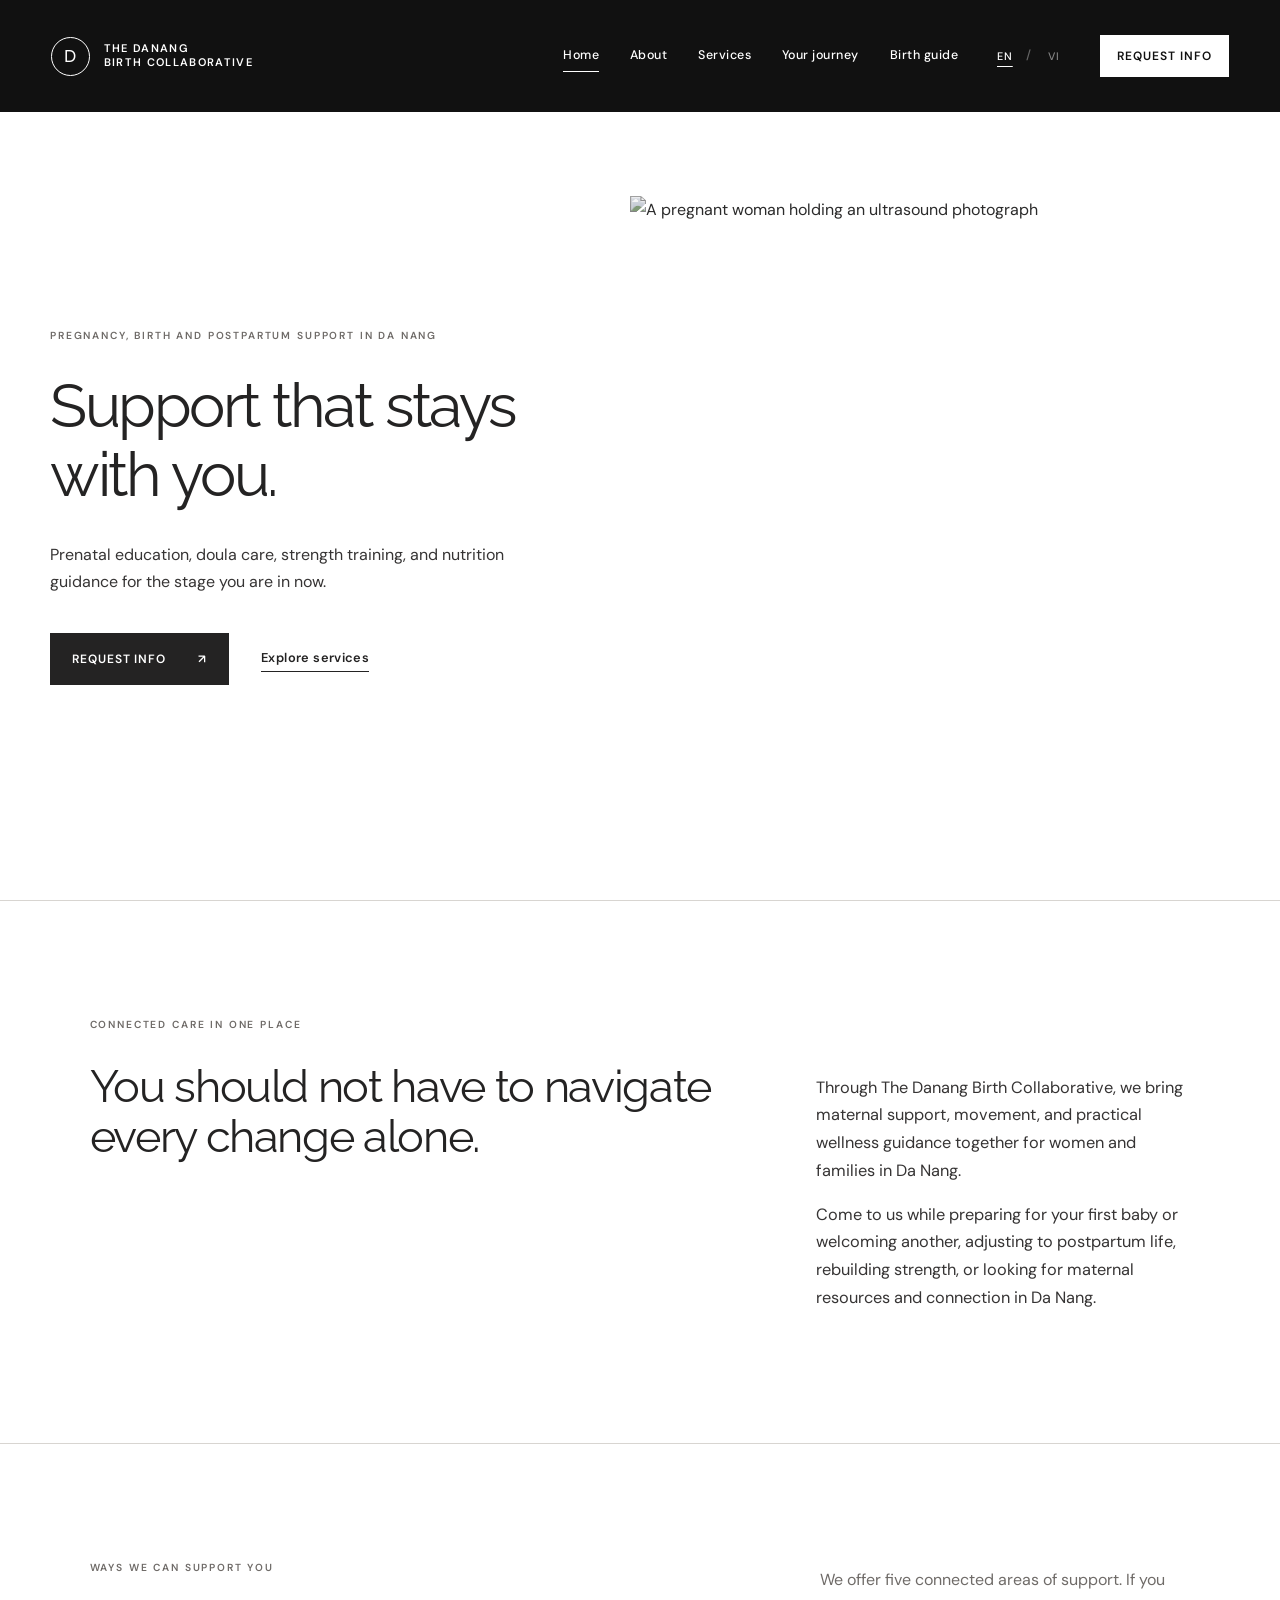
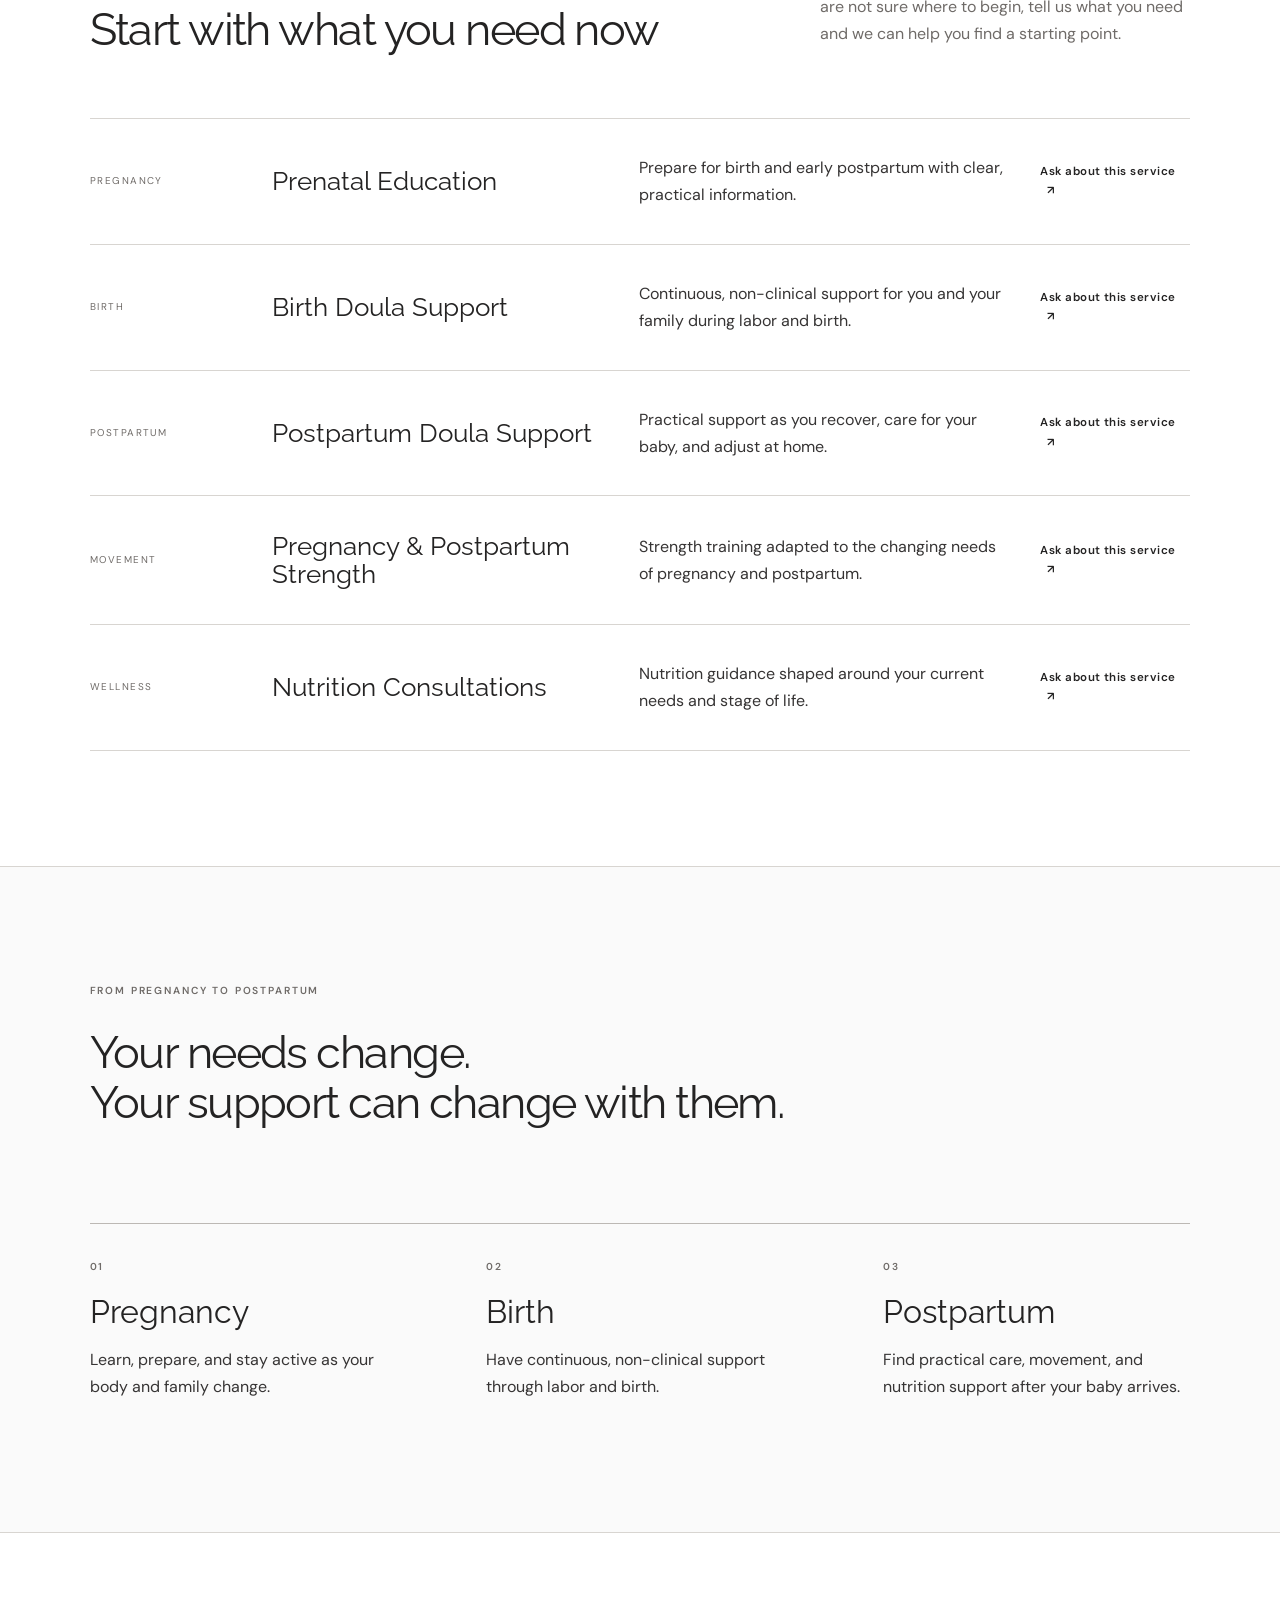
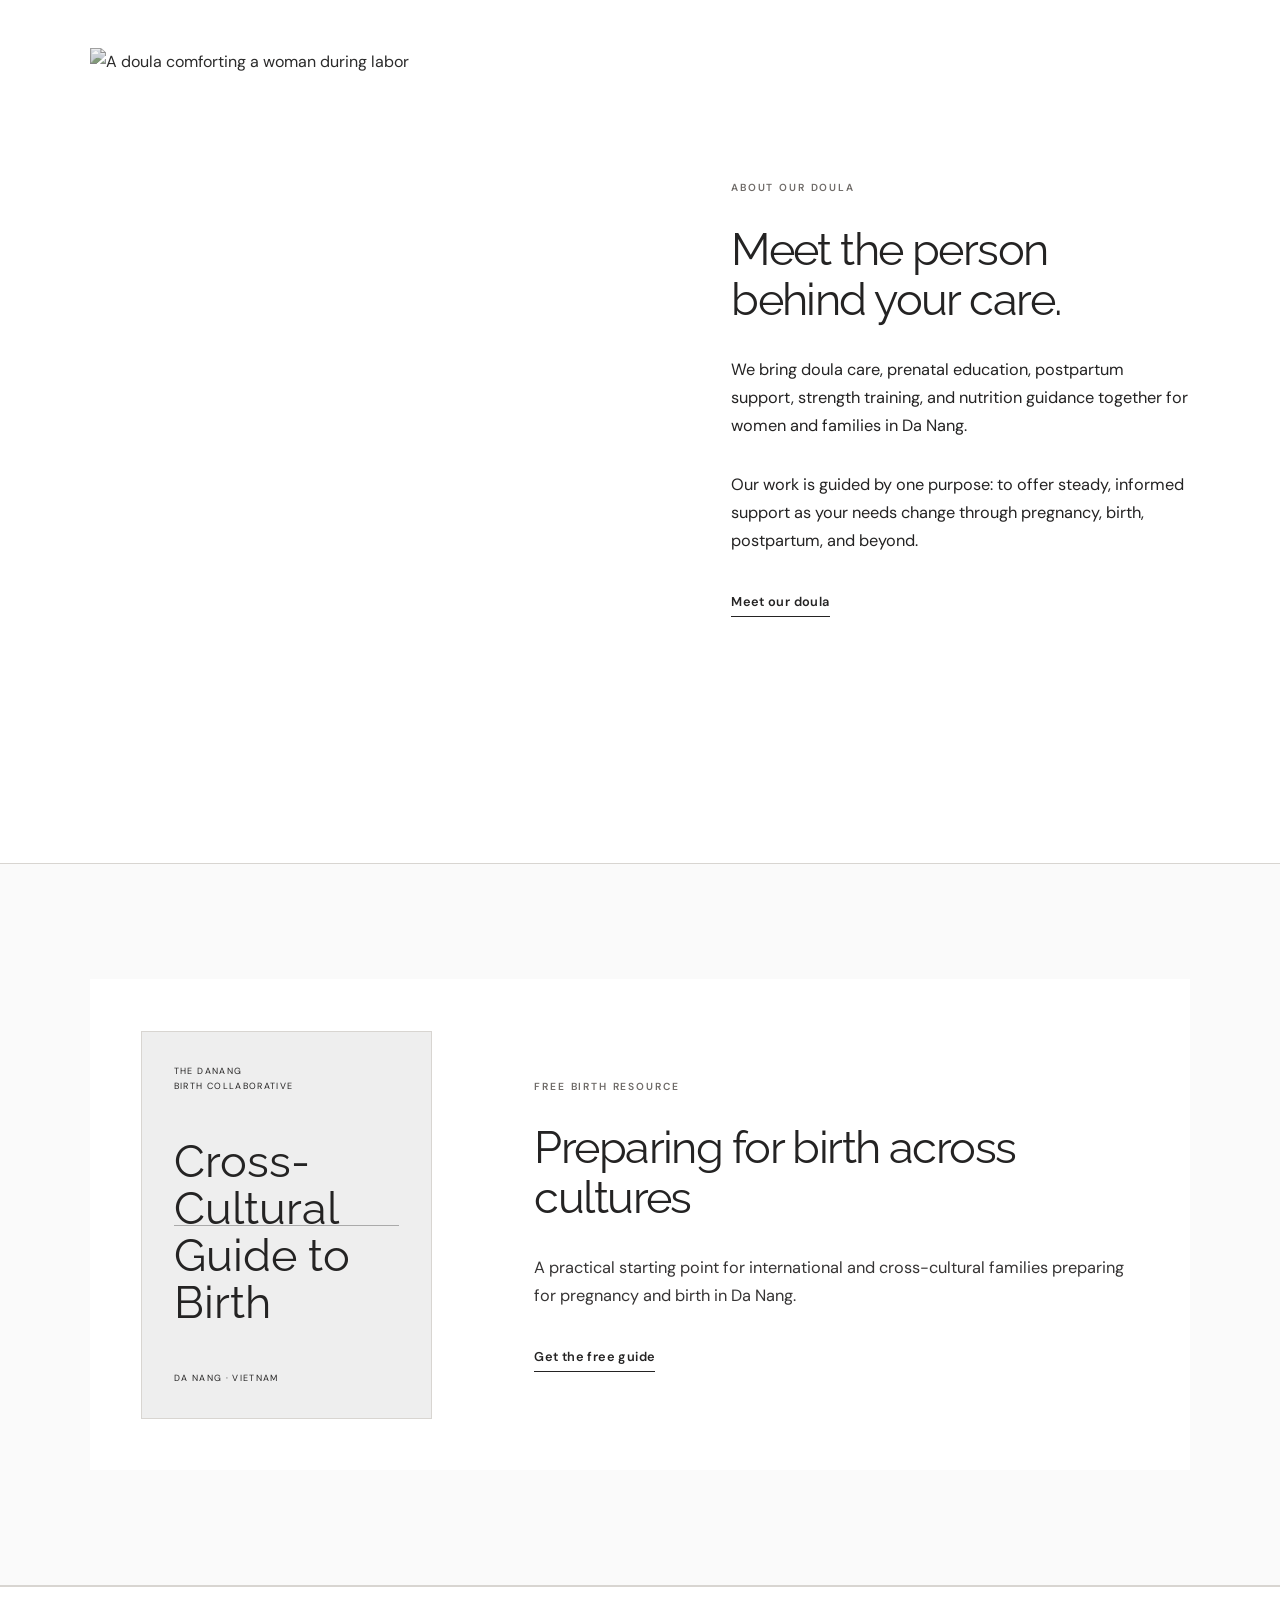
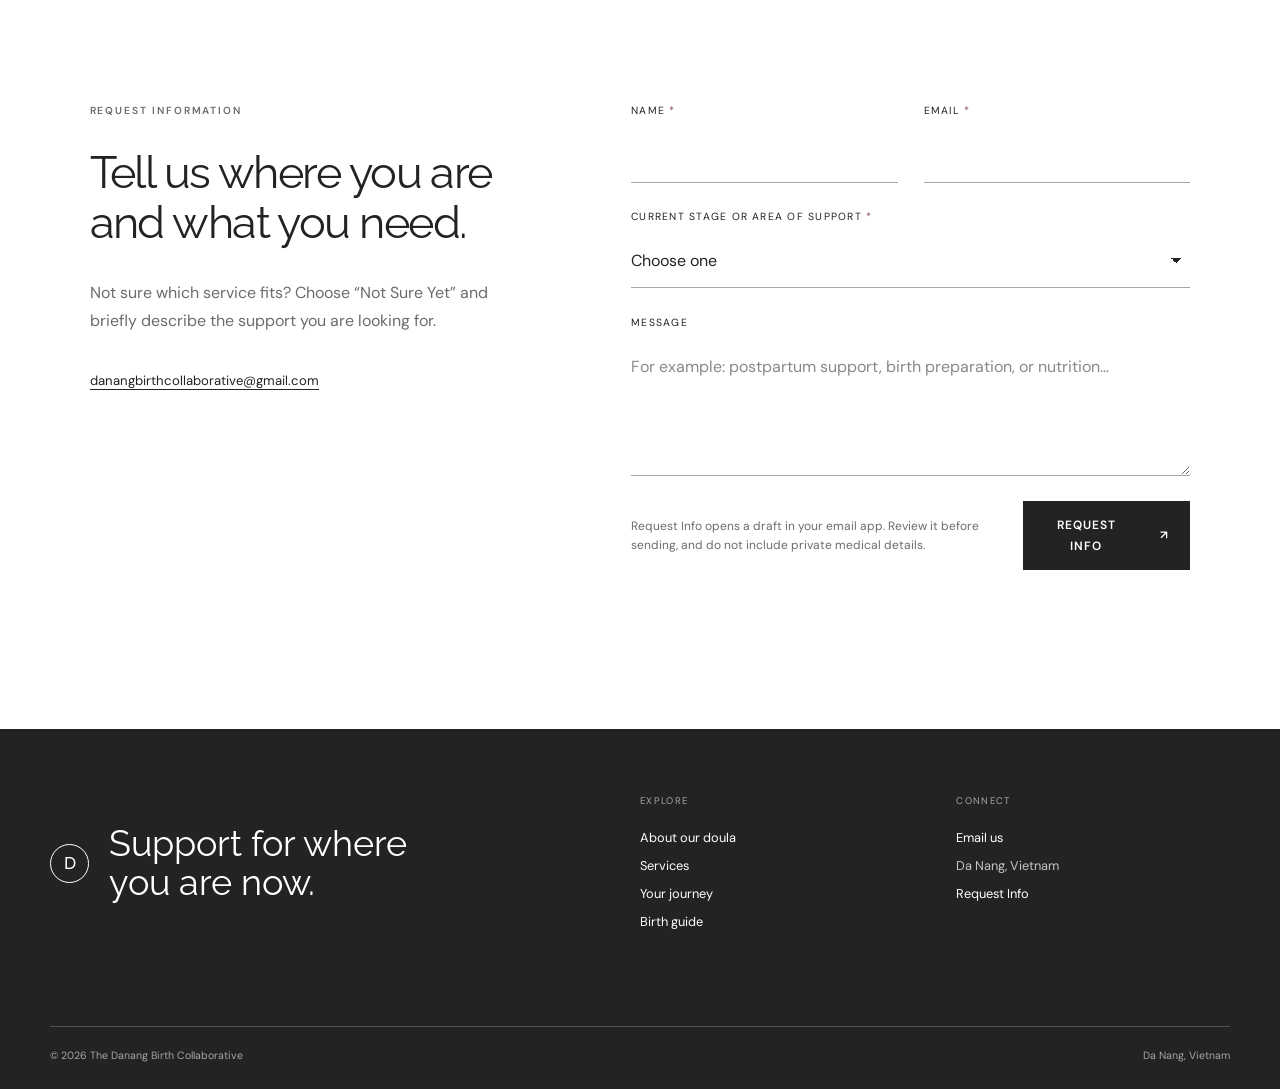
==== commit fd549b2e: "Improve hero layout and interface resilience" ====
--- a/index.html
+++ b/index.html
@@ -4,12 +4,13 @@
   <meta charset="utf-8">
   <meta name="viewport" content="width=device-width, initial-scale=1">
   <meta name="description" content="Doula, prenatal education, postpartum, strength, and nutrition support for women and families in Da Nang, Vietnam.">
+  <meta name="theme-color" content="#111111">
   <title>The Danang Birth Collaborative</title>
   <link rel="icon" href="favicon.svg" type="image/svg+xml">
   <link rel="preconnect" href="https://fonts.googleapis.com">
   <link rel="preconnect" href="https://fonts.gstatic.com" crossorigin>
   <link href="https://fonts.googleapis.com/css2?family=DM+Sans:wght@400;500;600&amp;family=Raleway:wght@400;500;600&amp;display=swap" rel="stylesheet">
-  <link rel="stylesheet" href="styles.css?v=20260721-6">
+  <link rel="stylesheet" href="styles.css?v=20260722-2">
 </head>
 <body>
   <a class="skip-link" href="#main">Skip to content</a>
@@ -45,7 +46,7 @@
         </div>
       </div>
       <div class="hero-visual reveal">
-        <img src="https://images.unsplash.com/photo-1634856435947-d790b5c3a8eb?auto=format&amp;fit=crop&amp;w=1400&amp;q=85" alt="A pregnant woman holding an ultrasound photograph">
+        <img src="https://images.unsplash.com/photo-1634856435947-d790b5c3a8eb?auto=format&amp;fit=crop&amp;w=1400&amp;q=85" alt="A pregnant woman holding an ultrasound photograph" width="1400" height="2100" fetchpriority="high">
       </div>
     </section>
 
@@ -84,7 +85,7 @@
     </section>
 
     <section class="about section-pad" id="about">
-      <a class="about-image reveal" href="about.html" aria-label="Learn about our doula"><img src="https://images.unsplash.com/photo-1651083137688-492e79ac9a92?auto=format&amp;fit=crop&amp;w=1200&amp;q=85" alt="A doula comforting a woman during labor"></a>
+      <a class="about-image reveal" href="about.html" aria-label="Learn about our doula"><img src="https://images.unsplash.com/photo-1651083137688-492e79ac9a92?auto=format&amp;fit=crop&amp;w=1200&amp;q=85" alt="A doula comforting a woman during labor" width="1200" height="2133" loading="lazy"></a>
       <div class="about-copy reveal">
         <p class="eyebrow">About our doula</p><h2>Meet the person behind your care.</h2>
         <p>We bring doula care, prenatal education, postpartum support, strength training, and nutrition guidance together for women and families in Da Nang.</p>
@@ -106,7 +107,7 @@
         <div class="field"><label for="name">Name <span aria-hidden="true">*</span></label><input id="name" name="name" type="text" autocomplete="name" required></div>
         <div class="field"><label for="email">Email <span aria-hidden="true">*</span></label><input id="email" name="email" type="email" autocomplete="email" required></div>
         <div class="field field-full"><label for="stage">Current stage or area of support <span aria-hidden="true">*</span></label><select id="stage" name="stage" required><option value="">Choose one</option><option>Pregnancy</option><option>Preparing for Birth</option><option>Postpartum</option><option>Fitness and Strength</option><option>Nutrition</option><option>Other Support</option><option>Not Sure Yet</option></select></div>
-        <div class="field field-full"><label for="message">Message</label><textarea id="message" name="message" rows="4" placeholder="What would you like support with?"></textarea></div>
+        <div class="field field-full"><label for="message">Message</label><textarea id="message" name="message" rows="4" placeholder="For example: postpartum support, birth preparation, or nutrition…"></textarea></div>
         <div class="field-full form-footer"><p>Request Info opens a draft in your email app. Review it before sending, and do not include private medical details.</p><button class="button" type="submit">Request Info <span aria-hidden="true">↗</span></button></div>
         <p class="form-message field-full" role="status" aria-live="polite"></p>
       </form>
@@ -145,7 +146,7 @@
     </section>
   </div>
 
-  <script src="i18n.js?v=20260721-7"></script>
-  <script src="script.js?v=20260721-3"></script>
+  <script src="i18n.js?v=20260722-1"></script>
+  <script src="script.js?v=20260722-1"></script>
 </body>
 </html>
--- a/styles.css
+++ b/styles.css
@@ -11,8 +11,12 @@
   --body: "DM Sans", sans-serif;
 }
 
-* { box-sizing: border-box; }
-html { scroll-behavior: smooth; }
+* {
+  box-sizing: border-box;
+}
+html {
+  scroll-behavior: smooth;
+}
 body {
   margin: 0;
   overflow-x: hidden;
@@ -22,13 +26,40 @@
   font-size: 16px;
   line-height: 1.7;
 }
-body.menu-open { overflow: hidden; }
-img { display: block; width: 100%; object-fit: cover; }
-a { color: inherit; text-decoration: none; }
-button, input, select, textarea { font: inherit; color: inherit; }
-button { cursor: pointer; }
-.skip-link { position: fixed; left: 1rem; top: -5rem; z-index: 100; padding: .75rem 1rem; background: var(--ink); color: #fff; }
-.skip-link:focus { top: 1rem; }
+body.menu-open {
+  overflow-x: hidden;
+}
+img {
+  display: block;
+  width: 100%;
+  object-fit: cover;
+}
+a {
+  color: inherit;
+  text-decoration: none;
+}
+button,
+input,
+select,
+textarea {
+  font: inherit;
+  color: inherit;
+}
+button {
+  cursor: pointer;
+}
+.skip-link {
+  position: fixed;
+  left: 1rem;
+  top: -5rem;
+  z-index: 100;
+  padding: 0.75rem 1rem;
+  background: var(--ink);
+  color: #fff;
+}
+.skip-link:focus {
+  top: 1rem;
+}
 
 .site-header {
   min-height: 112px;
@@ -42,222 +73,1364 @@
   position: relative;
   z-index: 20;
 }
-.wordmark { display: flex; gap: .85rem; align-items: center; font-size: .69rem; line-height: 1.25; letter-spacing: .12em; text-transform: uppercase; font-weight: 600; }
-.wordmark-mark { display: grid; place-items: center; width: 39px; height: 39px; border: 1px solid currentColor; border-radius: 50%; font-family: var(--display); font-size: 1.05rem; font-weight: 500; }
-.site-nav { display: flex; align-items: center; gap: clamp(1rem, 2.4vw, 2.5rem); font-size: .78rem; font-weight: 500; letter-spacing: .04em; }
-.site-nav > a:not(.button) { position: relative; }
-.site-nav > a:not(.button)::after { content: ""; position: absolute; left: 0; right: 100%; bottom: -.35rem; height: 1px; background: currentColor; transition: right .25s ease; }
-.site-nav > a:not(.button):hover::after { right: 0; }
-.menu-toggle { display: none; background: none; border: 0; }
-
-.button { display: inline-flex; justify-content: space-between; align-items: center; gap: 2rem; min-height: 52px; padding: .8rem 1.3rem; border: 1px solid var(--ink); background: var(--ink); color: #fff; font-size: .75rem; font-weight: 600; letter-spacing: .08em; text-transform: uppercase; transition: background .2s, color .2s; }
-.button:hover { background: transparent; color: var(--ink); }
-.button-small { min-height: 42px; padding: .5rem 1rem; }
-.site-header .button { border-color: #fff; background: #fff; color: #111; }
-.site-header .button:hover { background: transparent; color: #fff; }
-.text-link { display: inline-block; padding-bottom: .2rem; border-bottom: 1px solid var(--ink); font-size: .8rem; font-weight: 600; letter-spacing: .03em; }
-.text-link:hover { color: var(--muted); border-color: var(--muted); }
-
-.hero { width: min(1180px, calc(100% - 3rem)); margin: 0 auto; padding: clamp(5rem, 8vw, 8rem) 0; display: grid; grid-template-columns: minmax(0, .9fr) minmax(430px, 1.1fr); gap: clamp(3rem, 7vw, 7rem); align-items: center; }
-.hero-copy { padding: 0; align-self: center; }
-.eyebrow { margin: 0 0 1.7rem; color: var(--muted); font-size: .64rem; font-weight: 600; letter-spacing: .18em; text-transform: uppercase; }
-h1, h2, h3, p { margin-top: 0; }
-h1, h2, h3 { font-family: var(--display); font-weight: 400; line-height: 1.12; }
-h1 { max-width: 610px; margin-bottom: 2rem; font-size: clamp(3rem, 4.8vw, 4.8rem); letter-spacing: -.04em; }
-.hero-lede { max-width: 560px; margin-bottom: 2.4rem; color: var(--charcoal); font-size: clamp(1rem, 1.2vw, 1.15rem); }
-.hero-actions { display: flex; align-items: center; gap: 2rem; }
-.hero-visual { position: relative; height: clamp(520px, 55vw, 680px); }
-.hero-visual img { height: 100%; filter: grayscale(68%) contrast(.92); }
-.image-note { position: absolute; right: 1rem; bottom: 1rem; margin: 0; padding: .35rem .6rem; background: rgba(255,255,255,.88); font-size: .57rem; letter-spacing: .1em; text-transform: uppercase; }
-
-.section-pad { padding: clamp(5.5rem, 9vw, 9rem) max(clamp(1.25rem, 7vw, 8rem), calc((100vw - 1180px) / 2)); }
-.intro { background: var(--paper); border-top: 1px solid var(--line); border-bottom: 1px solid var(--line); }
-.intro-grid { display: grid; grid-template-columns: 1.25fr .75fr; gap: clamp(3rem, 8vw, 10rem); align-items: start; }
-.intro h2 { max-width: 800px; font-size: clamp(2.2rem, 3.5vw, 3.6rem); letter-spacing: -.03em; }
-.intro-grid > div { padding-top: .8rem; color: var(--charcoal); font-size: 1.02rem; }
-
-.services { background: var(--paper); }
-.section-heading { display: flex; justify-content: space-between; gap: 4rem; align-items: end; margin-bottom: 4rem; }
-.section-heading h2, .journey h2, .about h2, .guide h2, .request h2 { margin-bottom: 0; font-size: clamp(2.2rem, 3.5vw, 3.6rem); letter-spacing: -.035em; }
-.section-heading > p { max-width: 370px; margin-bottom: .4rem; color: var(--muted); }
-.service-list { border-top: 1px solid var(--line); }
-.service-card { display: grid; grid-template-columns: 150px 1fr 1.1fr 150px; gap: 2rem; align-items: center; padding: 2.2rem 0; border-bottom: 1px solid var(--line); transition: background .2s; }
-.service-card:hover { background: transparent; }
-.service-card > span { color: var(--muted); font-size: .62rem; letter-spacing: .15em; text-transform: uppercase; }
-.service-card h3 { margin: 0; font-size: clamp(1.4rem, 2vw, 2.2rem); }
-.service-card p { max-width: 450px; margin: 0; color: var(--charcoal); }
-.service-card a { justify-self: end; font-size: .72rem; font-weight: 600; letter-spacing: .04em; }
-.service-card a span { margin-left: .4rem; }
-
-.journey { overflow: hidden; background: var(--warm-white); border-top: 1px solid var(--line); border-bottom: 1px solid var(--line); }
-.journey-intro { max-width: 850px; }
-.journey-track { display: grid; grid-template-columns: repeat(3, 1fr); gap: clamp(2rem, 7vw, 8rem); margin-top: 6rem; border-top: 1px solid #bcb8b4; }
-.journey-track article { padding-top: 1.7rem; }
-.journey-track b { color: var(--muted); font-size: .63rem; font-weight: 600; letter-spacing: .15em; }
-.journey-track h3 { margin: 1rem 0; font-size: 2rem; }
-.journey-track p { max-width: 320px; color: var(--charcoal); }
-
-.about { display: grid; grid-template-columns: 1.08fr .92fr; gap: clamp(3rem, 8vw, 9rem); align-items: center; }
-.about-image { position: relative; }
-.about-image img { height: clamp(500px, 58vw, 700px); filter: grayscale(70%) contrast(.92); }
-.about-image span { position: absolute; bottom: 0; left: 0; padding: .75rem 1rem; background: var(--paper); font-size: .6rem; letter-spacing: .12em; text-transform: uppercase; }
-.about-copy > p:not(.eyebrow) { max-width: 570px; margin: 2rem 0; font-size: 1.02rem; }
-.placeholder-note { margin: 2rem 0; padding: 1.2rem 0; border-top: 1px solid var(--line); border-bottom: 1px solid var(--line); }
-.placeholder-note strong { font-size: .7rem; letter-spacing: .1em; text-transform: uppercase; }
-.placeholder-note p { margin: .5rem 0 0 !important; color: var(--muted); font-size: .82rem !important; }
-
-.guide { background: var(--warm-white); border-top: 1px solid var(--line); border-bottom: 1px solid var(--line); }
-.guide-card { display: grid; grid-template-columns: minmax(260px, .65fr) 1.35fr; gap: clamp(3rem, 8vw, 9rem); align-items: center; padding: clamp(1.5rem, 4vw, 4rem); background: var(--paper); }
-.guide-cover { position: relative; aspect-ratio: 3/4; padding: 2rem; display: flex; flex-direction: column; justify-content: space-between; border: 1px solid var(--line); background: #eee; }
-.guide-cover::after { content: ""; position: absolute; left: 2rem; right: 2rem; top: 50%; height: 1px; background: #aaa; }
-.guide-cover span, .guide-cover small { font-size: .56rem; letter-spacing: .15em; }
-.guide-cover strong { z-index: 1; font-family: var(--display); font-size: clamp(1.9rem, 3.5vw, 3.5rem); font-weight: 400; line-height: 1.05; }
-.guide-copy > p:not(.eyebrow, .status) { max-width: 600px; margin: 2rem 0; color: var(--charcoal); font-size: 1.02rem; }
-.status { margin: 2rem 0; font-size: .74rem; font-weight: 600; }
-.status i { display: inline-block; width: 7px; height: 7px; margin-right: .6rem; border-radius: 50%; background: var(--ink); }
-
-.request { display: grid; grid-template-columns: .85fr 1.15fr; gap: clamp(4rem, 10vw, 12rem); background: var(--paper); border-top: 1px solid var(--line); }
-.request-copy > p:not(.eyebrow) { max-width: 480px; margin: 2rem 0; color: var(--muted); }
-.request-copy > a { border-bottom: 1px solid; font-size: .82rem; }
-.request-form { display: grid; grid-template-columns: 1fr 1fr; gap: 1.6rem; }
-.field { display: flex; flex-direction: column; }
-.field-full { grid-column: 1 / -1; }
-.field label { margin-bottom: .45rem; font-size: .65rem; letter-spacing: .12em; text-transform: uppercase; }
-.field input, .field select, .field textarea { width: 100%; padding: .85rem 0; border: 0; border-bottom: 1px solid #aaa6a2; border-radius: 0; outline: 0; background: transparent; }
-.field select { appearance: none; background-image: linear-gradient(45deg, transparent 50%, var(--ink) 50%), linear-gradient(135deg, var(--ink) 50%, transparent 50%); background-position: calc(100% - 14px) 50%, calc(100% - 9px) 50%; background-repeat: no-repeat; background-size: 5px 5px; }
-.field textarea { resize: vertical; }
-.field input:focus, .field select:focus, .field textarea:focus { border-color: var(--ink); box-shadow: 0 1px var(--ink); }
-.field textarea::placeholder { color: #8d8884; }
-.form-footer { display: flex; justify-content: space-between; gap: 2rem; align-items: center; }
-.form-footer p { max-width: 360px; margin: 0; color: var(--muted); font-size: .75rem; line-height: 1.55; }
-.form-message { min-height: 1.4em; margin: 0; color: var(--charcoal); font-size: .82rem; }
-.field input:user-invalid, .field select:user-invalid { border-color: #8c4a4a; box-shadow: 0 1px #8c4a4a; }
-.field label span[aria-hidden="true"] { color: #8c4a4a; }
-
-.site-footer { padding: 4rem max(1.5rem, calc((100vw - 1180px) / 2)) 1.5rem; display: grid; grid-template-columns: minmax(320px, 1.5fr) .7fr .8fr; gap: clamp(2.5rem, 6vw, 6rem); background: var(--ink); color: #fff; }
-.footer-wordmark { display: flex; gap: 1.25rem; align-items: center; }
-.footer-wordmark .wordmark-mark { border-color: #fff; }
-.footer-wordmark h2 { max-width: 420px; margin: 0; font-size: clamp(1.85rem, 2.8vw, 3rem); line-height: 1.08; }
-.site-footer > div:not(.footer-wordmark, .footer-bottom) { display: flex; flex-direction: column; align-items: start; gap: .4rem; font-size: .8rem; }
-.site-footer > div:not(.footer-wordmark, .footer-bottom) > p:not(.footer-label) { margin-bottom: 0; color: #c8c5c2; }
-.footer-label { margin-bottom: .7rem; color: #aaa5a1; font-size: .6rem; letter-spacing: .14em; text-transform: uppercase; }
-.footer-bottom { grid-column: 1 / -1; display: flex; justify-content: space-between; margin-top: 1rem; padding-top: 1.25rem; border-top: 1px solid #55514f; color: #aaa5a1; font-size: .66rem; }
-.footer-bottom p { margin-bottom: 0; }
-
-.reveal { opacity: 0; transform: translateY(18px); transition: opacity .65s ease, transform .65s ease; }
-.reveal.is-visible { opacity: 1; transform: none; }
-:focus-visible { outline: 2px solid var(--ink); outline-offset: 4px; }
-.site-footer :focus-visible, .button:focus-visible { outline-color: currentColor; }
-.site-header :focus-visible { outline-color: currentColor; }
+.wordmark {
+  display: flex;
+  gap: 0.85rem;
+  align-items: center;
+  font-size: 0.69rem;
+  line-height: 1.25;
+  letter-spacing: 0.12em;
+  text-transform: uppercase;
+  font-weight: 600;
+}
+.wordmark-mark {
+  display: grid;
+  place-items: center;
+  width: 39px;
+  height: 39px;
+  border: 1px solid currentColor;
+  border-radius: 50%;
+  font-family: var(--display);
+  font-size: 1.05rem;
+  font-weight: 500;
+}
+.site-nav {
+  display: flex;
+  align-items: center;
+  gap: clamp(1rem, 2.4vw, 2.5rem);
+  font-size: 0.78rem;
+  font-weight: 500;
+  letter-spacing: 0.04em;
+}
+.site-nav > a:not(.button) {
+  position: relative;
+}
+.site-nav > a:not(.button)::after {
+  content: "";
+  position: absolute;
+  left: 0;
+  right: 100%;
+  bottom: -0.35rem;
+  height: 1px;
+  background: currentColor;
+  transition: right 0.25s ease;
+}
+.site-nav > a:not(.button):hover::after {
+  right: 0;
+}
+.menu-toggle {
+  display: none;
+  background: none;
+  border: 0;
+}
+
+.button {
+  display: inline-flex;
+  justify-content: space-between;
+  align-items: center;
+  gap: 2rem;
+  min-height: 52px;
+  padding: 0.8rem 1.3rem;
+  border: 1px solid var(--ink);
+  background: var(--ink);
+  color: #fff;
+  font-size: 0.75rem;
+  font-weight: 600;
+  letter-spacing: 0.08em;
+  text-transform: uppercase;
+  transition:
+    background 0.2s,
+    color 0.2s;
+}
+.button:hover {
+  background: transparent;
+  color: var(--ink);
+}
+.button-small {
+  min-height: 42px;
+  padding: 0.5rem 1rem;
+}
+.site-header .button {
+  border-color: #fff;
+  background: #fff;
+  color: #111;
+}
+.site-header .button:hover {
+  background: transparent;
+  color: #fff;
+}
+.text-link {
+  display: inline-block;
+  padding-bottom: 0.2rem;
+  border-bottom: 1px solid var(--ink);
+  font-size: 0.8rem;
+  font-weight: 600;
+  letter-spacing: 0.03em;
+}
+.text-link:hover {
+  color: var(--muted);
+  border-color: var(--muted);
+}
+
+.hero {
+  width: min(1180px, calc(100% - 3rem));
+  min-height: calc(100svh - 112px);
+  margin: 0 auto;
+  padding: clamp(3rem, 5vw, 5rem) 0;
+  display: grid;
+  grid-template-columns: minmax(0, 0.9fr) minmax(430px, 1.1fr);
+  gap: clamp(3rem, 7vw, 7rem);
+  align-items: center;
+}
+.hero-copy {
+  padding: 0;
+  align-self: center;
+}
+.eyebrow {
+  margin: 0 0 1.7rem;
+  color: var(--muted);
+  font-size: 0.64rem;
+  font-weight: 600;
+  letter-spacing: 0.18em;
+  text-transform: uppercase;
+}
+h1,
+h2,
+h3,
+p {
+  margin-top: 0;
+}
+h1,
+h2,
+h3 {
+  font-family: var(--display);
+  font-weight: 400;
+  line-height: 1.12;
+}
+h1 {
+  max-width: 610px;
+  margin-bottom: 2rem;
+  font-size: clamp(3rem, 4.8vw, 4.8rem);
+  letter-spacing: -0.04em;
+}
+.hero-lede {
+  max-width: 560px;
+  margin-bottom: 2.4rem;
+  color: var(--charcoal);
+  font-size: clamp(1rem, 1.2vw, 1.15rem);
+}
+.hero-actions {
+  display: flex;
+  align-items: center;
+  gap: 2rem;
+}
+.hero-visual {
+  position: relative;
+  height: clamp(440px, calc(100svh - 210px), 620px);
+}
+.hero-visual img {
+  height: 100%;
+  filter: grayscale(68%) contrast(0.92);
+}
+.image-note {
+  position: absolute;
+  right: 1rem;
+  bottom: 1rem;
+  margin: 0;
+  padding: 0.35rem 0.6rem;
+  background: rgba(255, 255, 255, 0.88);
+  font-size: 0.57rem;
+  letter-spacing: 0.1em;
+  text-transform: uppercase;
+}
+
+.section-pad {
+  padding: clamp(5.5rem, 9vw, 9rem)
+    max(clamp(1.25rem, 7vw, 8rem), calc((100vw - 1180px) / 2));
+}
+.intro {
+  background: var(--paper);
+  border-top: 1px solid var(--line);
+  border-bottom: 1px solid var(--line);
+}
+.intro-grid {
+  display: grid;
+  grid-template-columns: 1.25fr 0.75fr;
+  gap: clamp(3rem, 8vw, 10rem);
+  align-items: start;
+}
+.intro h2 {
+  max-width: 800px;
+  font-size: clamp(2.2rem, 3.5vw, 3.6rem);
+  letter-spacing: -0.03em;
+}
+.intro-grid > div {
+  padding-top: 0.8rem;
+  color: var(--charcoal);
+  font-size: 1.02rem;
+}
+
+.services {
+  background: var(--paper);
+}
+.section-heading {
+  display: flex;
+  justify-content: space-between;
+  gap: 4rem;
+  align-items: end;
+  margin-bottom: 4rem;
+}
+.section-heading h2,
+.journey h2,
+.about h2,
+.guide h2,
+.request h2 {
+  margin-bottom: 0;
+  font-size: clamp(2.2rem, 3.5vw, 3.6rem);
+  letter-spacing: -0.035em;
+}
+.section-heading > p {
+  max-width: 370px;
+  margin-bottom: 0.4rem;
+  color: var(--muted);
+}
+.service-list {
+  border-top: 1px solid var(--line);
+}
+.service-card {
+  display: grid;
+  grid-template-columns: 150px 1fr 1.1fr 150px;
+  gap: 2rem;
+  align-items: center;
+  padding: 2.2rem 0;
+  border-bottom: 1px solid var(--line);
+  transition: background 0.2s;
+}
+.service-card:hover {
+  background: transparent;
+}
+.service-card > span {
+  color: var(--muted);
+  font-size: 0.62rem;
+  letter-spacing: 0.15em;
+  text-transform: uppercase;
+}
+.service-card h3 {
+  margin: 0;
+  font-size: clamp(1.4rem, 2vw, 2.2rem);
+}
+.service-card p {
+  max-width: 450px;
+  margin: 0;
+  color: var(--charcoal);
+}
+.service-card a {
+  justify-self: end;
+  font-size: 0.72rem;
+  font-weight: 600;
+  letter-spacing: 0.04em;
+}
+.service-card a span {
+  margin-left: 0.4rem;
+}
+
+.journey {
+  overflow: hidden;
+  background: var(--warm-white);
+  border-top: 1px solid var(--line);
+  border-bottom: 1px solid var(--line);
+}
+.journey-intro {
+  max-width: 850px;
+}
+.journey-track {
+  display: grid;
+  grid-template-columns: repeat(3, 1fr);
+  gap: clamp(2rem, 7vw, 8rem);
+  margin-top: 6rem;
+  border-top: 1px solid #bcb8b4;
+}
+.journey-track article {
+  padding-top: 1.7rem;
+}
+.journey-track b {
+  color: var(--muted);
+  font-size: 0.63rem;
+  font-weight: 600;
+  letter-spacing: 0.15em;
+}
+.journey-track h3 {
+  margin: 1rem 0;
+  font-size: 2rem;
+}
+.journey-track p {
+  max-width: 320px;
+  color: var(--charcoal);
+}
+
+.about {
+  display: grid;
+  grid-template-columns: 1.08fr 0.92fr;
+  gap: clamp(3rem, 8vw, 9rem);
+  align-items: center;
+}
+.about-image {
+  position: relative;
+}
+.about-image img {
+  height: clamp(500px, 58vw, 700px);
+  filter: grayscale(70%) contrast(0.92);
+}
+.about-image span {
+  position: absolute;
+  bottom: 0;
+  left: 0;
+  padding: 0.75rem 1rem;
+  background: var(--paper);
+  font-size: 0.6rem;
+  letter-spacing: 0.12em;
+  text-transform: uppercase;
+}
+.about-copy > p:not(.eyebrow) {
+  max-width: 570px;
+  margin: 2rem 0;
+  font-size: 1.02rem;
+}
+.placeholder-note {
+  margin: 2rem 0;
+  padding: 1.2rem 0;
+  border-top: 1px solid var(--line);
+  border-bottom: 1px solid var(--line);
+}
+.placeholder-note strong {
+  font-size: 0.7rem;
+  letter-spacing: 0.1em;
+  text-transform: uppercase;
+}
+.placeholder-note p {
+  margin: 0.5rem 0 0 !important;
+  color: var(--muted);
+  font-size: 0.82rem !important;
+}
+
+.guide {
+  background: var(--warm-white);
+  border-top: 1px solid var(--line);
+  border-bottom: 1px solid var(--line);
+}
+.guide-card {
+  display: grid;
+  grid-template-columns: minmax(260px, 0.65fr) 1.35fr;
+  gap: clamp(3rem, 8vw, 9rem);
+  align-items: center;
+  padding: clamp(1.5rem, 4vw, 4rem);
+  background: var(--paper);
+}
+.guide-cover {
+  position: relative;
+  aspect-ratio: 3/4;
+  padding: 2rem;
+  display: flex;
+  flex-direction: column;
+  justify-content: space-between;
+  border: 1px solid var(--line);
+  background: #eee;
+}
+.guide-cover::after {
+  content: "";
+  position: absolute;
+  left: 2rem;
+  right: 2rem;
+  top: 50%;
+  height: 1px;
+  background: #aaa;
+}
+.guide-cover span,
+.guide-cover small {
+  font-size: 0.56rem;
+  letter-spacing: 0.15em;
+}
+.guide-cover strong {
+  z-index: 1;
+  font-family: var(--display);
+  font-size: clamp(1.9rem, 3.5vw, 3.5rem);
+  font-weight: 400;
+  line-height: 1.05;
+}
+.guide-copy > p:not(.eyebrow, .status) {
+  max-width: 600px;
+  margin: 2rem 0;
+  color: var(--charcoal);
+  font-size: 1.02rem;
+}
+.status {
+  margin: 2rem 0;
+  font-size: 0.74rem;
+  font-weight: 600;
+}
+.status i {
+  display: inline-block;
+  width: 7px;
+  height: 7px;
+  margin-right: 0.6rem;
+  border-radius: 50%;
+  background: var(--ink);
+}
+
+.request {
+  display: grid;
+  grid-template-columns: 0.85fr 1.15fr;
+  gap: clamp(4rem, 10vw, 12rem);
+  background: var(--paper);
+  border-top: 1px solid var(--line);
+}
+.request-copy > p:not(.eyebrow) {
+  max-width: 480px;
+  margin: 2rem 0;
+  color: var(--muted);
+}
+.request-copy > a {
+  border-bottom: 1px solid;
+  font-size: 0.82rem;
+}
+.request-form {
+  display: grid;
+  grid-template-columns: 1fr 1fr;
+  gap: 1.6rem;
+}
+.field {
+  display: flex;
+  flex-direction: column;
+}
+.field-full {
+  grid-column: 1 / -1;
+}
+.field label {
+  margin-bottom: 0.45rem;
+  font-size: 0.65rem;
+  letter-spacing: 0.12em;
+  text-transform: uppercase;
+}
+.field input,
+.field select,
+.field textarea {
+  width: 100%;
+  padding: 0.85rem 0;
+  border: 0;
+  border-bottom: 1px solid #aaa6a2;
+  border-radius: 0;
+  outline: 0;
+  background: transparent;
+}
+.field select {
+  appearance: none;
+  background-image:
+    linear-gradient(45deg, transparent 50%, var(--ink) 50%),
+    linear-gradient(135deg, var(--ink) 50%, transparent 50%);
+  background-position:
+    calc(100% - 14px) 50%,
+    calc(100% - 9px) 50%;
+  background-repeat: no-repeat;
+  background-size: 5px 5px;
+}
+.field textarea {
+  resize: vertical;
+}
+.field input:focus,
+.field select:focus,
+.field textarea:focus {
+  border-color: var(--ink);
+  box-shadow: 0 1px var(--ink);
+}
+.field textarea::placeholder {
+  color: #8d8884;
+}
+.form-footer {
+  display: flex;
+  justify-content: space-between;
+  gap: 2rem;
+  align-items: center;
+}
+.form-footer p {
+  max-width: 360px;
+  margin: 0;
+  color: var(--muted);
+  font-size: 0.75rem;
+  line-height: 1.55;
+}
+.form-message {
+  min-height: 1.4em;
+  margin: 0;
+  color: var(--charcoal);
+  font-size: 0.82rem;
+}
+.field input:user-invalid,
+.field select:user-invalid {
+  border-color: #8c4a4a;
+  box-shadow: 0 1px #8c4a4a;
+}
+.field label span[aria-hidden="true"] {
+  color: #8c4a4a;
+}
+
+.site-footer {
+  padding: 4rem max(1.5rem, calc((100vw - 1180px) / 2)) 1.5rem;
+  display: grid;
+  grid-template-columns: minmax(320px, 1.5fr) 0.7fr 0.8fr;
+  gap: clamp(2.5rem, 6vw, 6rem);
+  background: var(--ink);
+  color: #fff;
+}
+.footer-wordmark {
+  display: flex;
+  gap: 1.25rem;
+  align-items: center;
+}
+.footer-wordmark .wordmark-mark {
+  border-color: #fff;
+}
+.footer-wordmark h2 {
+  max-width: 420px;
+  margin: 0;
+  font-size: clamp(1.85rem, 2.8vw, 3rem);
+  line-height: 1.08;
+}
+.site-footer > div:not(.footer-wordmark, .footer-bottom) {
+  display: flex;
+  flex-direction: column;
+  align-items: start;
+  gap: 0.4rem;
+  font-size: 0.8rem;
+}
+.site-footer
+  > div:not(.footer-wordmark, .footer-bottom)
+  > p:not(.footer-label) {
+  margin-bottom: 0;
+  color: #c8c5c2;
+}
+.footer-label {
+  margin-bottom: 0.7rem;
+  color: #aaa5a1;
+  font-size: 0.6rem;
+  letter-spacing: 0.14em;
+  text-transform: uppercase;
+}
+.footer-bottom {
+  grid-column: 1 / -1;
+  display: flex;
+  justify-content: space-between;
+  margin-top: 1rem;
+  padding-top: 1.25rem;
+  border-top: 1px solid #55514f;
+  color: #aaa5a1;
+  font-size: 0.66rem;
+}
+.footer-bottom p {
+  margin-bottom: 0;
+}
+
+.reveal {
+  transition:
+    opacity 0.65s ease,
+    transform 0.65s ease;
+}
+.reveal.reveal-pending {
+  opacity: 0;
+  transform: translateY(18px);
+}
+.reveal.is-visible {
+  opacity: 1;
+  transform: none;
+}
+:focus-visible {
+  outline: 2px solid var(--ink);
+  outline-offset: 4px;
+}
+.site-footer :focus-visible,
+.button:focus-visible {
+  outline-color: currentColor;
+}
+.site-header :focus-visible {
+  outline-color: currentColor;
+}
 
 @media (max-width: 900px) {
-  .site-header { min-height: 78px; }
-  .menu-toggle { display: flex; align-items: center; gap: .6rem; min-width: 48px; min-height: 48px; font-size: .75rem; }
-  .menu-toggle i { position: relative; display: block; width: 20px; height: 1px; background: currentColor; transition: background .2s; }
-  .menu-toggle i::before, .menu-toggle i::after { position: absolute; left: 0; display: block; width: 20px; height: 1px; background: currentColor; content: ""; transition: transform .2s; }
-  .menu-toggle i::before { transform: translateY(-6px); }
-  .menu-toggle i::after { transform: translateY(6px); }
-  .menu-toggle[aria-expanded="true"] i { background: transparent; }
-  .menu-toggle[aria-expanded="true"] i::before { transform: rotate(45deg); }
-  .menu-toggle[aria-expanded="true"] i::after { transform: rotate(-45deg); }
-  .site-nav { position: absolute; top: 78px; left: 0; right: 0; padding: 1.5rem; flex-direction: column; align-items: stretch; border-bottom: 1px solid #333; background: #111; opacity: 0; pointer-events: none; transform: translateY(-130%); transition: .25s; }
-  .site-nav.open { opacity: 1; pointer-events: auto; transform: none; }
-  .site-nav a { min-height: 48px; display: flex; align-items: center; }
-  .hero { width: 100%; min-height: auto; padding: 0; grid-template-columns: 1fr; gap: 0; }
-  .hero-copy { padding: 5rem clamp(1.25rem, 7vw, 4rem) 4rem; }
-  .hero-visual { height: 600px; min-height: 0; }
-  .intro-grid, .about, .request { grid-template-columns: 1fr; }
-  .service-card { grid-template-columns: 100px 1fr; }
-  .service-card p, .service-card a { grid-column: 2; }
-  .service-card a { justify-self: start; }
-  .guide-card { grid-template-columns: 1fr; }
-  .guide-cover { max-width: 380px; }
-  .site-footer { grid-template-columns: 1.2fr .8fr; }
-  .footer-wordmark { grid-column: 1 / -1; }
+  .site-header {
+    min-height: 78px;
+  }
+  .menu-toggle {
+    display: flex;
+    align-items: center;
+    gap: 0.6rem;
+    min-width: 48px;
+    min-height: 48px;
+    font-size: 0.75rem;
+  }
+  .menu-toggle i {
+    position: relative;
+    display: block;
+    width: 20px;
+    height: 1px;
+    background: currentColor;
+    transition: background 0.18s ease;
+  }
+  .menu-toggle i::before,
+  .menu-toggle i::after {
+    position: absolute;
+    left: 0;
+    display: block;
+    width: 20px;
+    height: 1px;
+    background: currentColor;
+    content: "";
+    transition: transform 0.22s cubic-bezier(0.22, 1, 0.36, 1);
+  }
+  .menu-toggle i::before {
+    transform: translateY(-6px);
+  }
+  .menu-toggle i::after {
+    transform: translateY(6px);
+  }
+  .menu-toggle[aria-expanded="true"] i {
+    background: transparent;
+  }
+  .menu-toggle[aria-expanded="true"] i::before {
+    transform: rotate(45deg);
+  }
+  .menu-toggle[aria-expanded="true"] i::after {
+    transform: rotate(-45deg);
+  }
+  .site-nav {
+    position: absolute;
+    top: 78px;
+    left: 0;
+    right: 0;
+    padding: 1.5rem;
+    flex-direction: column;
+    align-items: stretch;
+    border-bottom: 1px solid #333;
+    background: #111;
+    opacity: 0;
+    visibility: hidden;
+    pointer-events: none;
+    transform: translate3d(0, -8px, 0);
+    transition:
+      opacity 0.18s ease,
+      transform 0.24s cubic-bezier(0.22, 1, 0.36, 1),
+      visibility 0s linear 0.24s;
+    will-change: opacity, transform;
+  }
+  .site-nav.open {
+    opacity: 1;
+    visibility: visible;
+    pointer-events: auto;
+    transform: translate3d(0, 0, 0);
+    transition-delay: 0s;
+  }
+  .site-nav a {
+    min-height: 48px;
+    display: flex;
+    align-items: center;
+  }
+  .hero {
+    width: 100%;
+    min-height: auto;
+    padding: 0;
+    grid-template-columns: 1fr;
+    gap: 0;
+  }
+  .hero-copy {
+    padding: 5rem clamp(1.25rem, 7vw, 4rem) 4rem;
+  }
+  .hero-visual {
+    height: 600px;
+    min-height: 0;
+  }
+  .intro-grid,
+  .about,
+  .request {
+    grid-template-columns: 1fr;
+  }
+  .service-card {
+    grid-template-columns: 100px 1fr;
+  }
+  .service-card p,
+  .service-card a {
+    grid-column: 2;
+  }
+  .service-card a {
+    justify-self: start;
+  }
+  .guide-card {
+    grid-template-columns: 1fr;
+  }
+  .guide-cover {
+    max-width: 380px;
+  }
+  .site-footer {
+    grid-template-columns: 1.2fr 0.8fr;
+  }
+  .footer-wordmark {
+    grid-column: 1 / -1;
+  }
 }
 
 @media (max-width: 600px) {
-  h1 { max-width: 100%; font-size: clamp(2.75rem, 11.5vw, 3.35rem); letter-spacing: -.035em; }
-  .hero-actions { align-items: flex-start; flex-direction: column; gap: 1.2rem; }
-  .hero-visual { height: 470px; min-height: 0; }
-  .section-pad { padding: 5rem 1.25rem; }
-  .intro-grid { gap: 2rem; }
-  .section-heading { display: block; margin-bottom: 2rem; }
-  .section-heading > p { margin-top: 1rem; }
-  .service-card { grid-template-columns: 1fr; gap: .65rem; padding: 1.6rem 0; }
-  .service-card p, .service-card a { grid-column: 1; }
-  .journey-track { grid-template-columns: 1fr; gap: 0; margin-top: 4rem; }
-  .journey-track article { padding: 1.6rem 0; border-bottom: 1px solid #bcb8b4; }
-  .journey-track h3 { margin: .5rem 0; }
-  .about-image img { height: 500px; }
-  .guide-card { padding: 1.25rem; }
-  .guide-copy { padding: 1rem 0; }
-  .request-form { grid-template-columns: 1fr; }
-  .field { grid-column: 1; }
-  .form-footer { align-items: stretch; flex-direction: column; }
-  .form-footer .button { width: 100%; }
-  .wordmark, .text-link, .service-card a, .request-copy > a, .site-footer a { min-height: 44px; display: inline-flex; align-items: center; }
-  .contact-facts a { min-height: 44px; display: flex; align-items: center; }
-  .site-footer { padding: 3rem 1.25rem 1.25rem; grid-template-columns: 1fr 1fr; gap: 2rem 1.25rem; }
-  .footer-wordmark { grid-column: 1 / -1; padding-bottom: 2rem; border-bottom: 1px solid #55514f; }
-  .footer-wordmark h2 { max-width: 280px; font-size: clamp(1.55rem, 7vw, 2rem); }
-  .site-footer > div:not(.footer-wordmark, .footer-bottom) { gap: .15rem; }
-  .footer-label { margin-bottom: .45rem; }
-  .footer-bottom { grid-column: 1 / -1; display: flex; align-items: center; gap: 1rem; margin-top: .25rem; padding-top: 1rem; }
-  .footer-bottom p:last-child { margin-left: auto; }
-  .wordmark { gap: .65rem; }
-  .wordmark-mark { width: 36px; height: 36px; flex: 0 0 36px; }
-  .wordmark span:last-child { font-size: .56rem; }
+  h1 {
+    max-width: 100%;
+    font-size: clamp(2.75rem, 11.5vw, 3.35rem);
+    letter-spacing: -0.035em;
+  }
+  .hero-actions {
+    align-items: flex-start;
+    flex-direction: column;
+    gap: 1.2rem;
+  }
+  .hero-visual {
+    height: 470px;
+    min-height: 0;
+  }
+  .section-pad {
+    padding: 5rem 1.25rem;
+  }
+  .intro-grid {
+    gap: 2rem;
+  }
+  .section-heading {
+    display: block;
+    margin-bottom: 2rem;
+  }
+  .section-heading > p {
+    margin-top: 1rem;
+  }
+  .service-card {
+    grid-template-columns: 1fr;
+    gap: 0.65rem;
+    padding: 1.6rem 0;
+  }
+  .service-card p,
+  .service-card a {
+    grid-column: 1;
+  }
+  .journey-track {
+    grid-template-columns: 1fr;
+    gap: 0;
+    margin-top: 4rem;
+  }
+  .journey-track article {
+    padding: 1.6rem 0;
+    border-bottom: 1px solid #bcb8b4;
+  }
+  .journey-track h3 {
+    margin: 0.5rem 0;
+  }
+  .about-image img {
+    height: 500px;
+  }
+  .guide-card {
+    padding: 1.25rem;
+  }
+  .guide-copy {
+    padding: 1rem 0;
+  }
+  .request-form {
+    grid-template-columns: 1fr;
+  }
+  .field {
+    grid-column: 1;
+  }
+  .form-footer {
+    align-items: stretch;
+    flex-direction: column;
+  }
+  .form-footer .button {
+    width: 100%;
+  }
+  .wordmark,
+  .text-link,
+  .service-card a,
+  .request-copy > a,
+  .site-footer a {
+    min-height: 44px;
+    display: inline-flex;
+    align-items: center;
+  }
+  .contact-facts a {
+    min-height: 44px;
+    display: flex;
+    align-items: center;
+  }
+  .site-footer {
+    padding: 3rem 1.25rem 1.25rem;
+    grid-template-columns: 1fr 1fr;
+    gap: 2rem 1.25rem;
+  }
+  .footer-wordmark {
+    grid-column: 1 / -1;
+    padding-bottom: 2rem;
+    border-bottom: 1px solid #55514f;
+  }
+  .footer-wordmark h2 {
+    max-width: 280px;
+    font-size: clamp(1.55rem, 7vw, 2rem);
+  }
+  .site-footer > div:not(.footer-wordmark, .footer-bottom) {
+    gap: 0.15rem;
+  }
+  .footer-label {
+    margin-bottom: 0.45rem;
+  }
+  .footer-bottom {
+    grid-column: 1 / -1;
+    display: flex;
+    align-items: center;
+    gap: 1rem;
+    margin-top: 0.25rem;
+    padding-top: 1rem;
+  }
+  .footer-bottom p:last-child {
+    margin-left: auto;
+  }
+  .wordmark {
+    gap: 0.65rem;
+  }
+  .wordmark-mark {
+    width: 36px;
+    height: 36px;
+    flex: 0 0 36px;
+  }
+  .wordmark span:last-child {
+    font-size: 0.56rem;
+  }
 }
 
 @media (prefers-reduced-motion: reduce) {
-  html { scroll-behavior: auto; }
-  .reveal { opacity: 1; transform: none; transition: none; }
-  .site-nav, .button, .site-nav > a::after { transition: none; }
+  html {
+    scroll-behavior: auto;
+  }
+  .reveal {
+    opacity: 1;
+    transform: none;
+    transition: none;
+  }
+  .site-nav,
+  .button,
+  .site-nav > a::after,
+  .menu-toggle i,
+  .menu-toggle i::before,
+  .menu-toggle i::after {
+    transition: none;
+  }
 }
 
 /* Inner pages */
-.inner-hero{width:min(1180px,calc(100% - 3rem));margin:0 auto;padding:clamp(5rem,9vw,9rem) 0;display:grid;grid-template-columns:.9fr 1.1fr;gap:clamp(3rem,8vw,8rem);align-items:center}.inner-hero h1,.contact-page h1{font-size:clamp(3rem,5vw,5rem)}.inner-hero>div>p:not(.eyebrow){max-width:570px;color:var(--muted);font-size:1.05rem}.inner-hero figure{height:680px;margin:0}.inner-hero img{height:100%;filter:grayscale(65%) contrast(.92)}.about-detail{display:grid;grid-template-columns:1.1fr .9fr;gap:clamp(3rem,8vw,9rem);border-top:1px solid var(--line);background:var(--warm-white)}.about-detail h2,.about-pillars h2,.page-cta h2{font-size:clamp(2.4rem,4vw,4rem)}.about-detail-copy{padding-top:1rem;color:var(--charcoal)}.about-pillars>header{max-width:760px;margin-bottom:4rem}.pillar-grid{display:grid;grid-template-columns:repeat(4,1fr);border-top:1px solid var(--line)}.pillar-grid article{min-height:260px;padding:1.7rem 1.5rem 1.7rem 0;border-bottom:1px solid var(--line)}.pillar-grid h3{margin:0 0 1rem;font-size:1.8rem}.pillar-grid p{color:var(--muted)}.page-cta{padding:clamp(4rem,7vw,7rem) max(1.5rem,calc((100vw - 1180px)/2));display:flex;justify-content:space-between;align-items:end;gap:4rem;background:var(--stone)}.page-cta h2{max-width:760px;margin:0}.contact-page{display:grid;grid-template-columns:.85fr 1.15fr;min-height:760px}.contact-page-intro,.contact-page-form{padding:clamp(5rem,9vw,9rem) clamp(1.5rem,7vw,7rem)}.contact-page-intro{background:var(--ink);color:#fff}.contact-page-intro .eyebrow{color:#aaa5a1}.contact-page-intro>p:not(.eyebrow){max-width:520px;color:#c8c5c2}.contact-facts{margin-top:4rem;padding-top:2rem;border-top:1px solid #595654;display:grid;gap:1.5rem}.contact-facts div{display:grid;grid-template-columns:110px 1fr;gap:1rem}.contact-facts span{color:#aaa5a1;font-size:.62rem;letter-spacing:.12em;text-transform:uppercase}.contact-facts p{margin:0}.contact-page-form{display:flex;align-items:center;background:var(--warm-white)}.contact-page-form form{width:100%;display:grid;grid-template-columns:1fr 1fr;gap:1.6rem}.contact-page-form .field input,.contact-page-form .field select,.contact-page-form .field textarea{color:var(--ink)}.compact-footer{padding-top:3.5rem}.compact-footer .footer-bottom{grid-column:1/-1}
-
-@media(max-width:900px){.inner-hero,.about-detail,.contact-page{grid-template-columns:1fr}.inner-hero{width:100%;padding:0;gap:0}.inner-hero>div{padding:5rem clamp(1.25rem,7vw,4rem)}.inner-hero figure{height:600px}.pillar-grid{grid-template-columns:repeat(2,1fr)}.page-cta{align-items:flex-start;flex-direction:column}.contact-page-intro,.contact-page-form{padding:5rem clamp(1.25rem,7vw,4rem)}}
-@media(max-width:600px){.inner-hero h1,.contact-page h1{font-size:clamp(2.8rem,13vw,3.6rem)}.inner-hero figure{height:480px}.pillar-grid{grid-template-columns:1fr}.pillar-grid article{min-height:220px}.contact-page-form form{grid-template-columns:1fr}.contact-page-form .field{grid-column:1}.contact-facts div{grid-template-columns:1fr}.page-cta{padding:4rem 1.25rem}}
-.about-image img,.guide-cover{transition:filter .2s,transform .2s}.about-image:hover img{filter:grayscale(45%) saturate(.75)}.guide-cover:hover{transform:translateY(-3px)}
-.site-nav>a[aria-current="page"]:not(.button)::after{right:0!important}
-.language-switcher{display:flex;align-items:center;gap:.35rem;white-space:nowrap}.language-switcher button{min-width:32px;min-height:42px;padding:0;border:0;background:transparent;color:inherit;font:inherit;font-size:.68rem;letter-spacing:.08em;cursor:pointer;opacity:.48}.language-switcher button[aria-pressed="true"]{opacity:1;text-decoration:underline;text-underline-offset:.35rem}.language-switcher span{opacity:.35}.language-switcher button:focus-visible{outline:2px solid currentColor;outline-offset:2px}
-.mobile-language-switcher{display:none}.language-status{position:absolute;width:1px;height:1px;padding:0;margin:-1px;overflow:hidden;clip:rect(0 0 0 0);white-space:nowrap;border:0}
-@media(max-width:900px){.mobile-language-switcher{display:flex;margin-left:auto;margin-right:.45rem}.site-nav .desktop-language-switcher{display:none}.language-switcher{min-height:48px;justify-content:flex-start}.language-switcher button{min-width:40px;min-height:44px}}
-.practitioner-section{display:grid;grid-template-columns:1.05fr .95fr;gap:clamp(3rem,8vw,9rem);align-items:stretch;background:#fff}.practitioner-note{max-width:680px}.practitioner-note h2,.qualifications h2{font-size:clamp(2.4rem,4vw,4rem)}.practitioner-note>p:not(.eyebrow){max-width:610px;color:var(--muted)}.practitioner-note .text-link{margin-top:1.2rem}.practitioner-focus{padding:clamp(2.2rem,5vw,4.5rem);display:flex;flex-direction:column;justify-content:center;border-top:1px solid var(--line);border-bottom:1px solid var(--line);background:var(--warm-white)}.practitioner-focus blockquote{margin:0 0 3.5rem;font-family:var(--display);font-size:clamp(1.8rem,3vw,2.8rem);font-weight:400;line-height:1.2}.practitioner-focus>div{padding:1.15rem 0;display:grid;grid-template-columns:100px 1fr;gap:1rem;border-top:1px solid var(--line)}.practitioner-focus span{color:var(--muted);font-size:.62rem;letter-spacing:.12em;text-transform:uppercase}.practitioner-focus strong{font-weight:500}.qualifications{display:grid;grid-template-columns:.9fr 1.1fr;gap:clamp(3rem,8vw,9rem);background:var(--ink);color:#fff}.qualifications-intro>p:last-child{max-width:540px;color:#c8c5c2}.qualifications .eyebrow{color:#aaa5a1}.qualification-list{border-top:1px solid #595654}.qualification-list p{margin:0;padding:1.25rem 0;border-bottom:1px solid #595654;font-family:var(--display);font-size:clamp(1.15rem,1.7vw,1.45rem)}
-@media(max-width:900px){.practitioner-section,.qualifications{grid-template-columns:1fr}.practitioner-focus{min-height:460px}}
-@media(max-width:600px){.practitioner-focus{min-height:0;padding:2rem 1.5rem}.practitioner-focus blockquote{margin-bottom:2.5rem}.practitioner-focus>div{grid-template-columns:1fr;gap:.35rem}}
+.inner-hero {
+  width: min(1180px, calc(100% - 3rem));
+  min-height: calc(100svh - 112px);
+  margin: 0 auto;
+  padding: clamp(3rem, 5vw, 5rem) 0;
+  display: grid;
+  grid-template-columns: 0.9fr 1.1fr;
+  gap: clamp(3rem, 8vw, 8rem);
+  align-items: center;
+}
+.inner-hero h1,
+.contact-page h1 {
+  font-size: clamp(3rem, 5vw, 5rem);
+}
+.inner-hero > div > p:not(.eyebrow) {
+  max-width: 570px;
+  color: var(--muted);
+  font-size: 1.05rem;
+}
+.inner-hero figure {
+  height: clamp(440px, calc(100svh - 210px), 600px);
+  margin: 0;
+}
+.inner-hero img {
+  height: 100%;
+  filter: grayscale(65%) contrast(0.92);
+}
+.about-detail {
+  display: grid;
+  grid-template-columns: 1.1fr 0.9fr;
+  gap: clamp(3rem, 8vw, 9rem);
+  border-top: 1px solid var(--line);
+  background: var(--warm-white);
+}
+.about-detail h2,
+.about-pillars h2,
+.page-cta h2 {
+  font-size: clamp(2.4rem, 4vw, 4rem);
+}
+.about-detail-copy {
+  padding-top: 1rem;
+  color: var(--charcoal);
+}
+.about-pillars > header {
+  max-width: 760px;
+  margin-bottom: 4rem;
+}
+.pillar-grid {
+  display: grid;
+  grid-template-columns: repeat(4, 1fr);
+  border-top: 1px solid var(--line);
+}
+.pillar-grid article {
+  min-height: 260px;
+  padding: 1.7rem 1.5rem 1.7rem 0;
+  border-bottom: 1px solid var(--line);
+}
+.pillar-grid h3 {
+  margin: 0 0 1rem;
+  font-size: 1.8rem;
+}
+.pillar-grid p {
+  color: var(--muted);
+}
+.page-cta {
+  padding: clamp(4rem, 7vw, 7rem) max(1.5rem, calc((100vw - 1180px) / 2));
+  display: flex;
+  justify-content: space-between;
+  align-items: end;
+  gap: 4rem;
+  background: var(--stone);
+}
+.page-cta h2 {
+  max-width: 760px;
+  margin: 0;
+}
+.contact-page {
+  display: grid;
+  grid-template-columns: 0.85fr 1.15fr;
+  min-height: calc(100svh - 112px);
+}
+.contact-page-intro,
+.contact-page-form {
+  padding: clamp(3.5rem, 6vw, 6rem) clamp(1.5rem, 7vw, 7rem);
+}
+.contact-page-intro {
+  background: var(--ink);
+  color: #fff;
+}
+.contact-page-intro .eyebrow {
+  color: #aaa5a1;
+}
+.contact-page-intro > p:not(.eyebrow) {
+  max-width: 520px;
+  color: #c8c5c2;
+}
+.contact-facts {
+  margin-top: 4rem;
+  padding-top: 2rem;
+  border-top: 1px solid #595654;
+  display: grid;
+  gap: 1.5rem;
+}
+.contact-facts div {
+  display: grid;
+  grid-template-columns: 110px 1fr;
+  gap: 1rem;
+}
+.contact-facts span {
+  color: #aaa5a1;
+  font-size: 0.62rem;
+  letter-spacing: 0.12em;
+  text-transform: uppercase;
+}
+.contact-facts p {
+  margin: 0;
+}
+.contact-page-form {
+  display: flex;
+  align-items: center;
+  background: var(--warm-white);
+}
+.contact-page-form form {
+  width: 100%;
+  display: grid;
+  grid-template-columns: 1fr 1fr;
+  gap: 1.6rem;
+}
+.contact-page-form .field input,
+.contact-page-form .field select,
+.contact-page-form .field textarea {
+  color: var(--ink);
+}
+.compact-footer {
+  padding-top: 3.5rem;
+}
+.compact-footer .footer-bottom {
+  grid-column: 1/-1;
+}
+
+@media (max-width: 900px) {
+  .inner-hero,
+  .about-detail,
+  .contact-page {
+    grid-template-columns: 1fr;
+  }
+  .inner-hero {
+    width: 100%;
+    min-height: 0;
+    padding: 0;
+    gap: 0;
+  }
+  .inner-hero > div {
+    padding: 5rem clamp(1.25rem, 7vw, 4rem);
+  }
+  .inner-hero figure {
+    height: 600px;
+  }
+  .pillar-grid {
+    grid-template-columns: repeat(2, 1fr);
+  }
+  .page-cta {
+    align-items: flex-start;
+    flex-direction: column;
+  }
+  .contact-page-intro,
+  .contact-page-form {
+    padding: 5rem clamp(1.25rem, 7vw, 4rem);
+  }
+  .contact-page {
+    min-height: 0;
+  }
+}
+@media (max-width: 600px) {
+  .inner-hero h1,
+  .contact-page h1 {
+    font-size: clamp(2.8rem, 13vw, 3.6rem);
+  }
+  .inner-hero figure {
+    height: 480px;
+  }
+  .pillar-grid {
+    grid-template-columns: 1fr;
+  }
+  .pillar-grid article {
+    min-height: 220px;
+  }
+  .contact-page-form form {
+    grid-template-columns: 1fr;
+  }
+  .contact-page-form .field {
+    grid-column: 1;
+  }
+  .contact-facts div {
+    grid-template-columns: 1fr;
+  }
+  .page-cta {
+    padding: 4rem 1.25rem;
+  }
+}
+.about-image img,
+.guide-cover {
+  transition:
+    filter 0.2s,
+    transform 0.2s;
+}
+.about-image:hover img {
+  filter: grayscale(45%) saturate(0.75);
+}
+.guide-cover:hover {
+  transform: translateY(-3px);
+}
+.site-nav > a[aria-current="page"]:not(.button)::after {
+  right: 0 !important;
+}
+.language-switcher {
+  display: flex;
+  align-items: center;
+  gap: 0.35rem;
+  white-space: nowrap;
+}
+.language-switcher button {
+  min-width: 32px;
+  min-height: 42px;
+  padding: 0;
+  border: 0;
+  background: transparent;
+  color: inherit;
+  font: inherit;
+  font-size: 0.68rem;
+  letter-spacing: 0.08em;
+  cursor: pointer;
+  opacity: 0.48;
+}
+.language-switcher button[aria-pressed="true"] {
+  opacity: 1;
+  text-decoration: underline;
+  text-underline-offset: 0.35rem;
+}
+.language-switcher span {
+  opacity: 0.35;
+}
+.language-switcher button:focus-visible {
+  outline: 2px solid currentColor;
+  outline-offset: 2px;
+}
+.mobile-language-switcher {
+  display: none;
+}
+.language-status {
+  position: absolute;
+  width: 1px;
+  height: 1px;
+  padding: 0;
+  margin: -1px;
+  overflow: hidden;
+  clip: rect(0 0 0 0);
+  white-space: nowrap;
+  border: 0;
+}
+@media (max-width: 900px) {
+  .mobile-language-switcher {
+    display: flex;
+    margin-left: auto;
+    margin-right: 0.45rem;
+  }
+  .site-nav .desktop-language-switcher {
+    display: none;
+  }
+  .language-switcher {
+    min-height: 48px;
+    justify-content: flex-start;
+  }
+  .language-switcher button {
+    min-width: 40px;
+    min-height: 44px;
+  }
+}
+.practitioner-section {
+  display: grid;
+  grid-template-columns: 1.05fr 0.95fr;
+  gap: clamp(3rem, 8vw, 9rem);
+  align-items: stretch;
+  background: #fff;
+}
+.practitioner-note {
+  max-width: 680px;
+}
+.practitioner-note h2,
+.qualifications h2 {
+  font-size: clamp(2.4rem, 4vw, 4rem);
+}
+.practitioner-note > p:not(.eyebrow) {
+  max-width: 610px;
+  color: var(--muted);
+}
+.practitioner-note .text-link {
+  margin-top: 1.2rem;
+}
+.practitioner-focus {
+  padding: clamp(2.2rem, 5vw, 4.5rem);
+  display: flex;
+  flex-direction: column;
+  justify-content: center;
+  border-top: 1px solid var(--line);
+  border-bottom: 1px solid var(--line);
+  background: var(--warm-white);
+}
+.practitioner-focus blockquote {
+  margin: 0 0 3.5rem;
+  font-family: var(--display);
+  font-size: clamp(1.8rem, 3vw, 2.8rem);
+  font-weight: 400;
+  line-height: 1.2;
+}
+.practitioner-focus > div {
+  padding: 1.15rem 0;
+  display: grid;
+  grid-template-columns: 100px 1fr;
+  gap: 1rem;
+  border-top: 1px solid var(--line);
+}
+.practitioner-focus span {
+  color: var(--muted);
+  font-size: 0.62rem;
+  letter-spacing: 0.12em;
+  text-transform: uppercase;
+}
+.practitioner-focus strong {
+  font-weight: 500;
+}
+.qualifications {
+  display: grid;
+  grid-template-columns: 0.9fr 1.1fr;
+  gap: clamp(3rem, 8vw, 9rem);
+  background: var(--ink);
+  color: #fff;
+}
+.qualifications-intro > p:last-child {
+  max-width: 540px;
+  color: #c8c5c2;
+}
+.qualifications .eyebrow {
+  color: #aaa5a1;
+}
+.qualification-list {
+  border-top: 1px solid #595654;
+}
+.qualification-list p {
+  margin: 0;
+  padding: 1.25rem 0;
+  border-bottom: 1px solid #595654;
+  font-family: var(--display);
+  font-size: clamp(1.15rem, 1.7vw, 1.45rem);
+}
+@media (max-width: 900px) {
+  .practitioner-section,
+  .qualifications {
+    grid-template-columns: 1fr;
+  }
+  .practitioner-focus {
+    min-height: 460px;
+  }
+}
+@media (max-width: 600px) {
+  .practitioner-focus {
+    min-height: 0;
+    padding: 2rem 1.5rem;
+  }
+  .practitioner-focus blockquote {
+    margin-bottom: 2.5rem;
+  }
+  .practitioner-focus > div {
+    grid-template-columns: 1fr;
+    gap: 0.35rem;
+  }
+}
 
 /* Guide lead capture */
-body.lead-modal-open { overflow: hidden; }
-.lead-modal[hidden] { display: none; }
-.lead-modal { position: fixed; inset: 0; z-index: 100; display: grid; place-items: center; padding: 1.5rem; }
-.lead-modal-backdrop { position: absolute; inset: 0; background: rgba(20, 19, 19, .76); backdrop-filter: blur(5px); }
-.lead-modal-panel { position: relative; width: min(900px, 100%); max-height: calc(100vh - 3rem); overflow-y: auto; display: grid; grid-template-columns: .9fr 1.1fr; background: var(--paper); box-shadow: 0 28px 80px rgba(0, 0, 0, .28); }
-.lead-modal-intro { padding: clamp(3rem, 6vw, 5.5rem); display: flex; flex-direction: column; justify-content: center; background: var(--ink); color: #fff; }
-.lead-modal-intro .eyebrow { color: #aaa5a1; }
-.lead-modal-intro h2 { margin-bottom: 1.5rem; font-size: clamp(2.15rem, 4vw, 3.5rem); letter-spacing: -.035em; }
-.lead-modal-intro > p:last-child { margin: 0; color: #cbc7c4; }
-.lead-modal-form { padding: clamp(3rem, 6vw, 5.5rem); display: flex; flex-direction: column; justify-content: center; gap: 1.35rem; background: var(--warm-white); }
-.lead-modal-form .field { grid-column: auto; }
-.lead-modal-form .field input { color: var(--ink); }
-.lead-modal-form .button { width: 100%; }
-.lead-modal-close { position: absolute; top: 1rem; right: 1rem; z-index: 2; width: 44px; height: 44px; border: 1px solid var(--line); border-radius: 50%; background: var(--paper); color: var(--ink); font-size: 1.6rem; line-height: 1; cursor: pointer; }
-.lead-privacy { margin: .2rem 0 .3rem; color: var(--muted); font-size: .73rem; line-height: 1.5; }
-.lead-modal-status { min-height: 1.3em; margin: -.5rem 0 0; color: var(--muted); font-size: .78rem; }
-.lead-honeypot { position: absolute !important; left: -9999px !important; width: 1px !important; height: 1px !important; opacity: 0 !important; }
+body.lead-modal-open {
+  overflow: hidden;
+}
+.lead-modal[hidden] {
+  display: none;
+}
+.lead-modal {
+  position: fixed;
+  inset: 0;
+  z-index: 100;
+  display: grid;
+  place-items: center;
+  padding: 1.5rem;
+}
+.lead-modal-backdrop {
+  position: absolute;
+  inset: 0;
+  background: rgba(20, 19, 19, 0.76);
+  backdrop-filter: blur(5px);
+}
+.lead-modal-panel {
+  position: relative;
+  width: min(900px, 100%);
+  max-height: calc(100vh - 3rem);
+  overflow-y: auto;
+  overscroll-behavior: contain;
+  display: grid;
+  grid-template-columns: 0.9fr 1.1fr;
+  background: var(--paper);
+  box-shadow: 0 28px 80px rgba(0, 0, 0, 0.28);
+}
+.lead-modal-intro {
+  padding: clamp(3rem, 6vw, 5.5rem);
+  display: flex;
+  flex-direction: column;
+  justify-content: center;
+  background: var(--ink);
+  color: #fff;
+}
+.lead-modal-intro .eyebrow {
+  color: #aaa5a1;
+}
+.lead-modal-intro h2 {
+  margin-bottom: 1.5rem;
+  font-size: clamp(2.15rem, 4vw, 3.5rem);
+  letter-spacing: -0.035em;
+}
+.lead-modal-intro > p:last-child {
+  margin: 0;
+  color: #cbc7c4;
+}
+.lead-modal-form {
+  padding: clamp(3rem, 6vw, 5.5rem);
+  display: flex;
+  flex-direction: column;
+  justify-content: center;
+  gap: 1.35rem;
+  background: var(--warm-white);
+}
+.lead-modal-form .field {
+  grid-column: auto;
+}
+.lead-modal-form .field input {
+  color: var(--ink);
+}
+.lead-modal-form .button {
+  width: 100%;
+}
+.lead-modal-close {
+  position: absolute;
+  top: 1rem;
+  right: 1rem;
+  z-index: 2;
+  width: 44px;
+  height: 44px;
+  border: 1px solid var(--line);
+  border-radius: 50%;
+  background: var(--paper);
+  color: var(--ink);
+  font-size: 1.6rem;
+  line-height: 1;
+  cursor: pointer;
+}
+.lead-privacy {
+  margin: 0.2rem 0 0.3rem;
+  color: var(--muted);
+  font-size: 0.73rem;
+  line-height: 1.5;
+}
+.lead-modal-status {
+  min-height: 1.3em;
+  margin: -0.5rem 0 0;
+  color: var(--muted);
+  font-size: 0.78rem;
+}
+.lead-honeypot {
+  position: absolute !important;
+  left: -9999px !important;
+  width: 1px !important;
+  height: 1px !important;
+  opacity: 0 !important;
+}
 
 @media (max-width: 720px) {
-  .lead-modal { padding: .75rem; }
-  .lead-modal-panel { max-height: calc(100vh - 1.5rem); grid-template-columns: 1fr; }
-  .lead-modal-intro { padding: 3.8rem 1.5rem 2rem; }
-  .lead-modal-intro h2 { max-width: 520px; font-size: clamp(2rem, 9vw, 2.8rem); }
-  .lead-modal-intro > p:last-child { max-width: 520px; }
-  .lead-modal-form { padding: 2rem 1.5rem 2.5rem; }
+  .lead-modal {
+    padding: 0.75rem;
+  }
+  .lead-modal-panel {
+    max-height: calc(100vh - 1.5rem);
+    grid-template-columns: 1fr;
+  }
+  .lead-modal-intro {
+    padding: 3.8rem 1.5rem 2rem;
+  }
+  .lead-modal-intro h2 {
+    max-width: 520px;
+    font-size: clamp(2rem, 9vw, 2.8rem);
+  }
+  .lead-modal-intro > p:last-child {
+    max-width: 520px;
+  }
+  .lead-modal-form {
+    padding: 2rem 1.5rem 2.5rem;
+  }
 }
 
 @media (prefers-reduced-motion: reduce) {
-  .lead-modal-backdrop { backdrop-filter: none; }
-}
+  .lead-modal-backdrop {
+    backdrop-filter: none;
+  }
+}
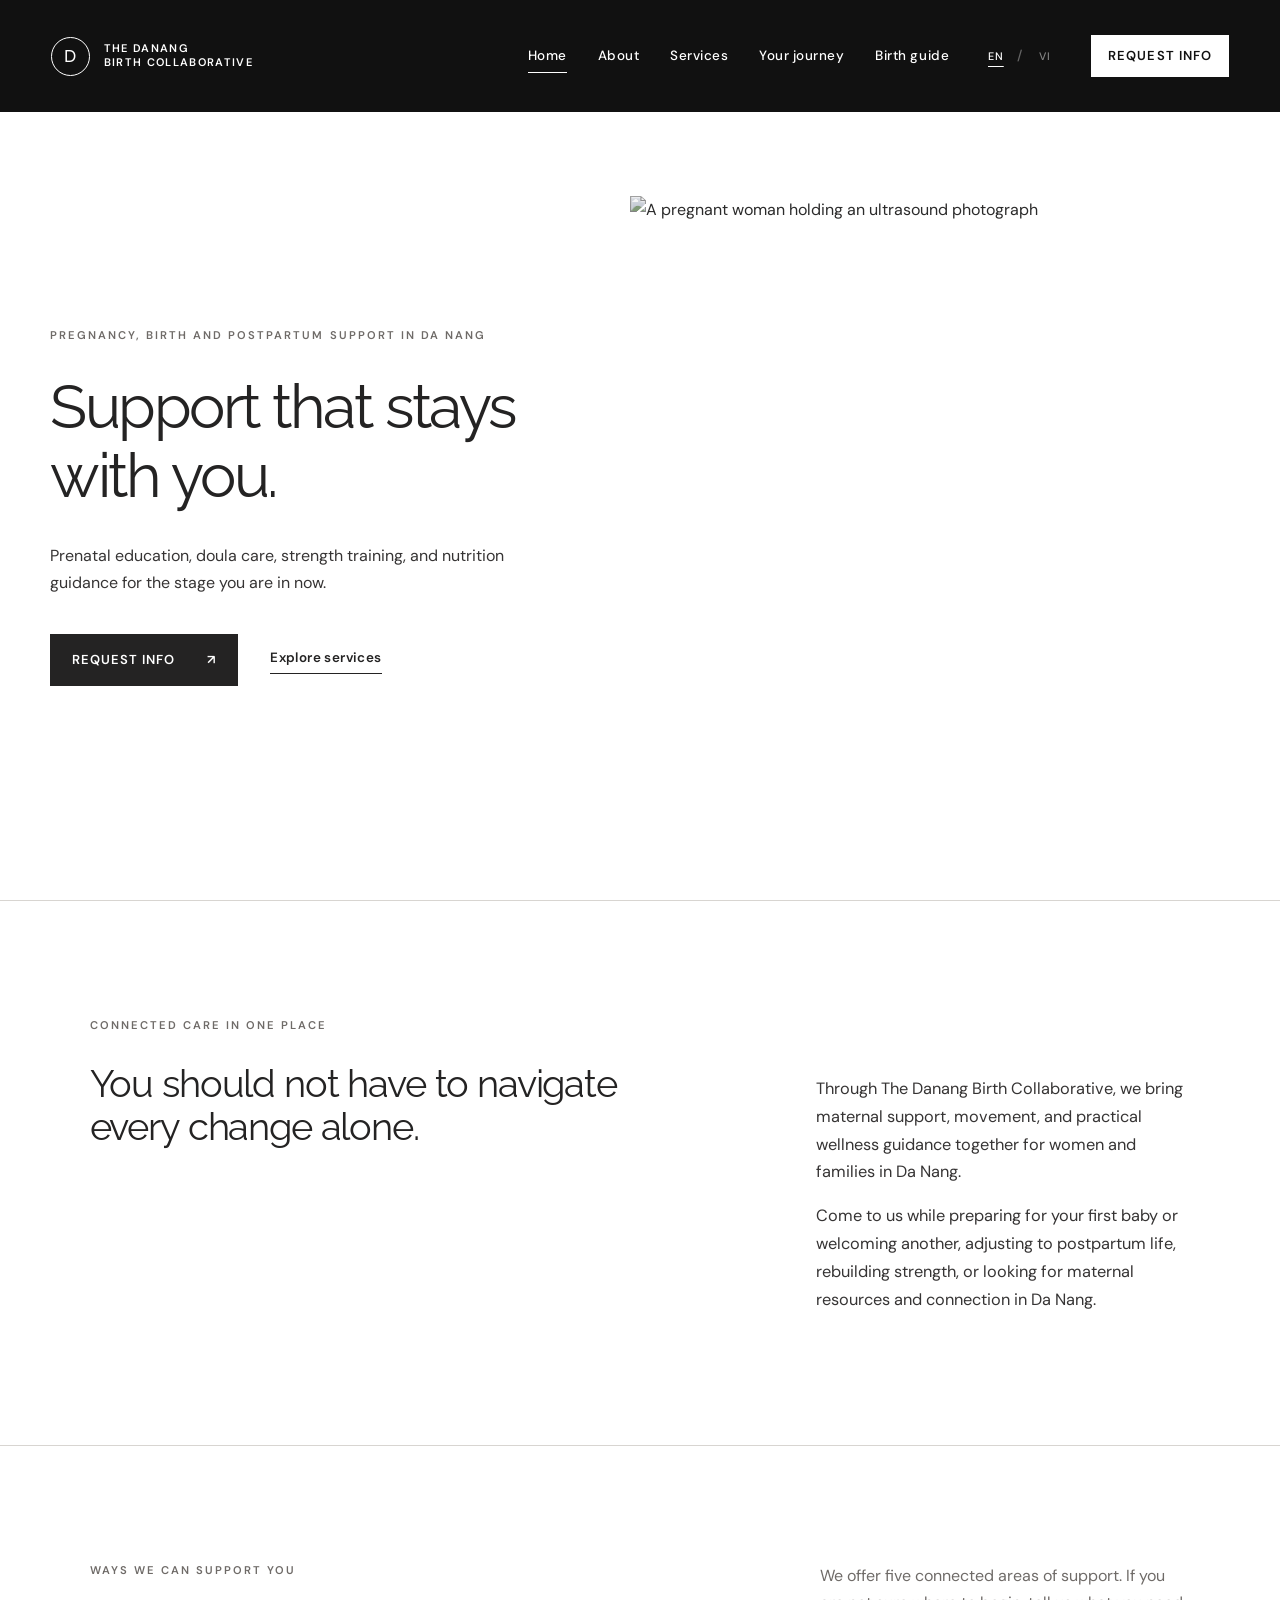
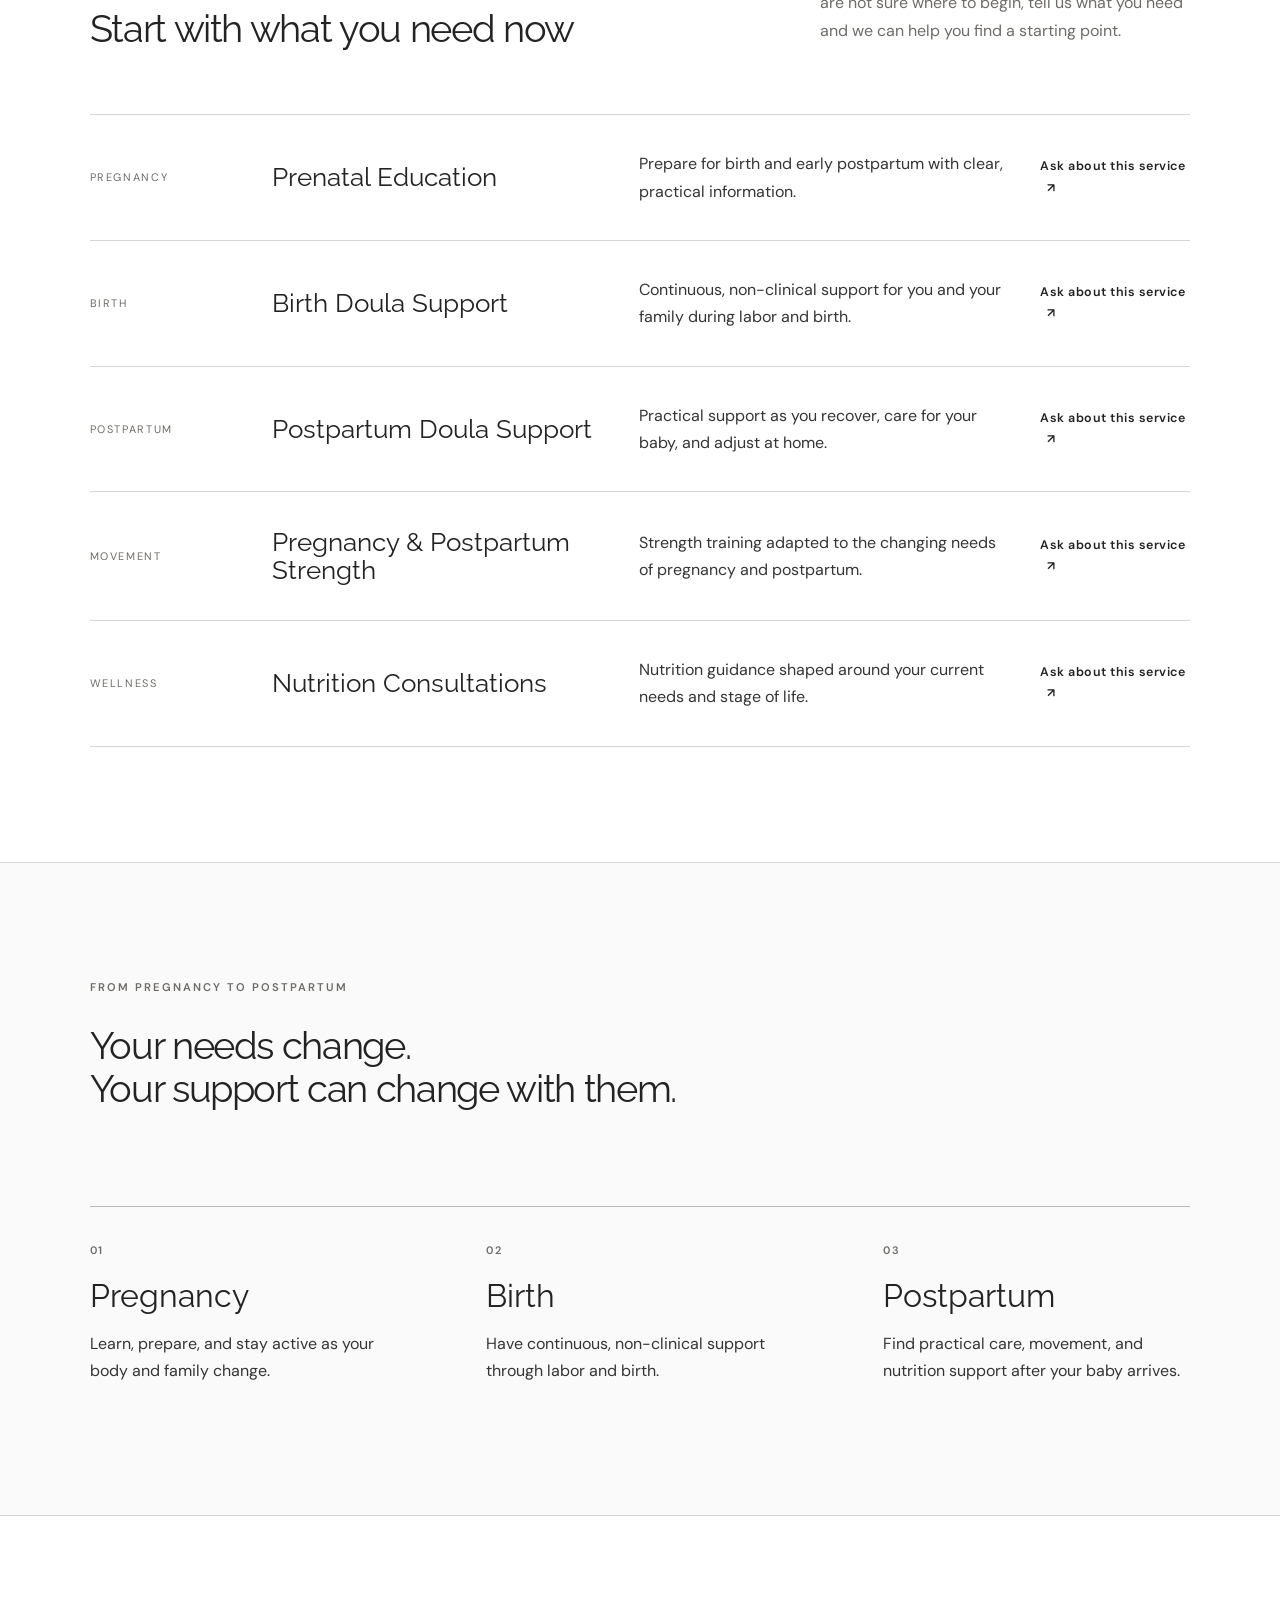
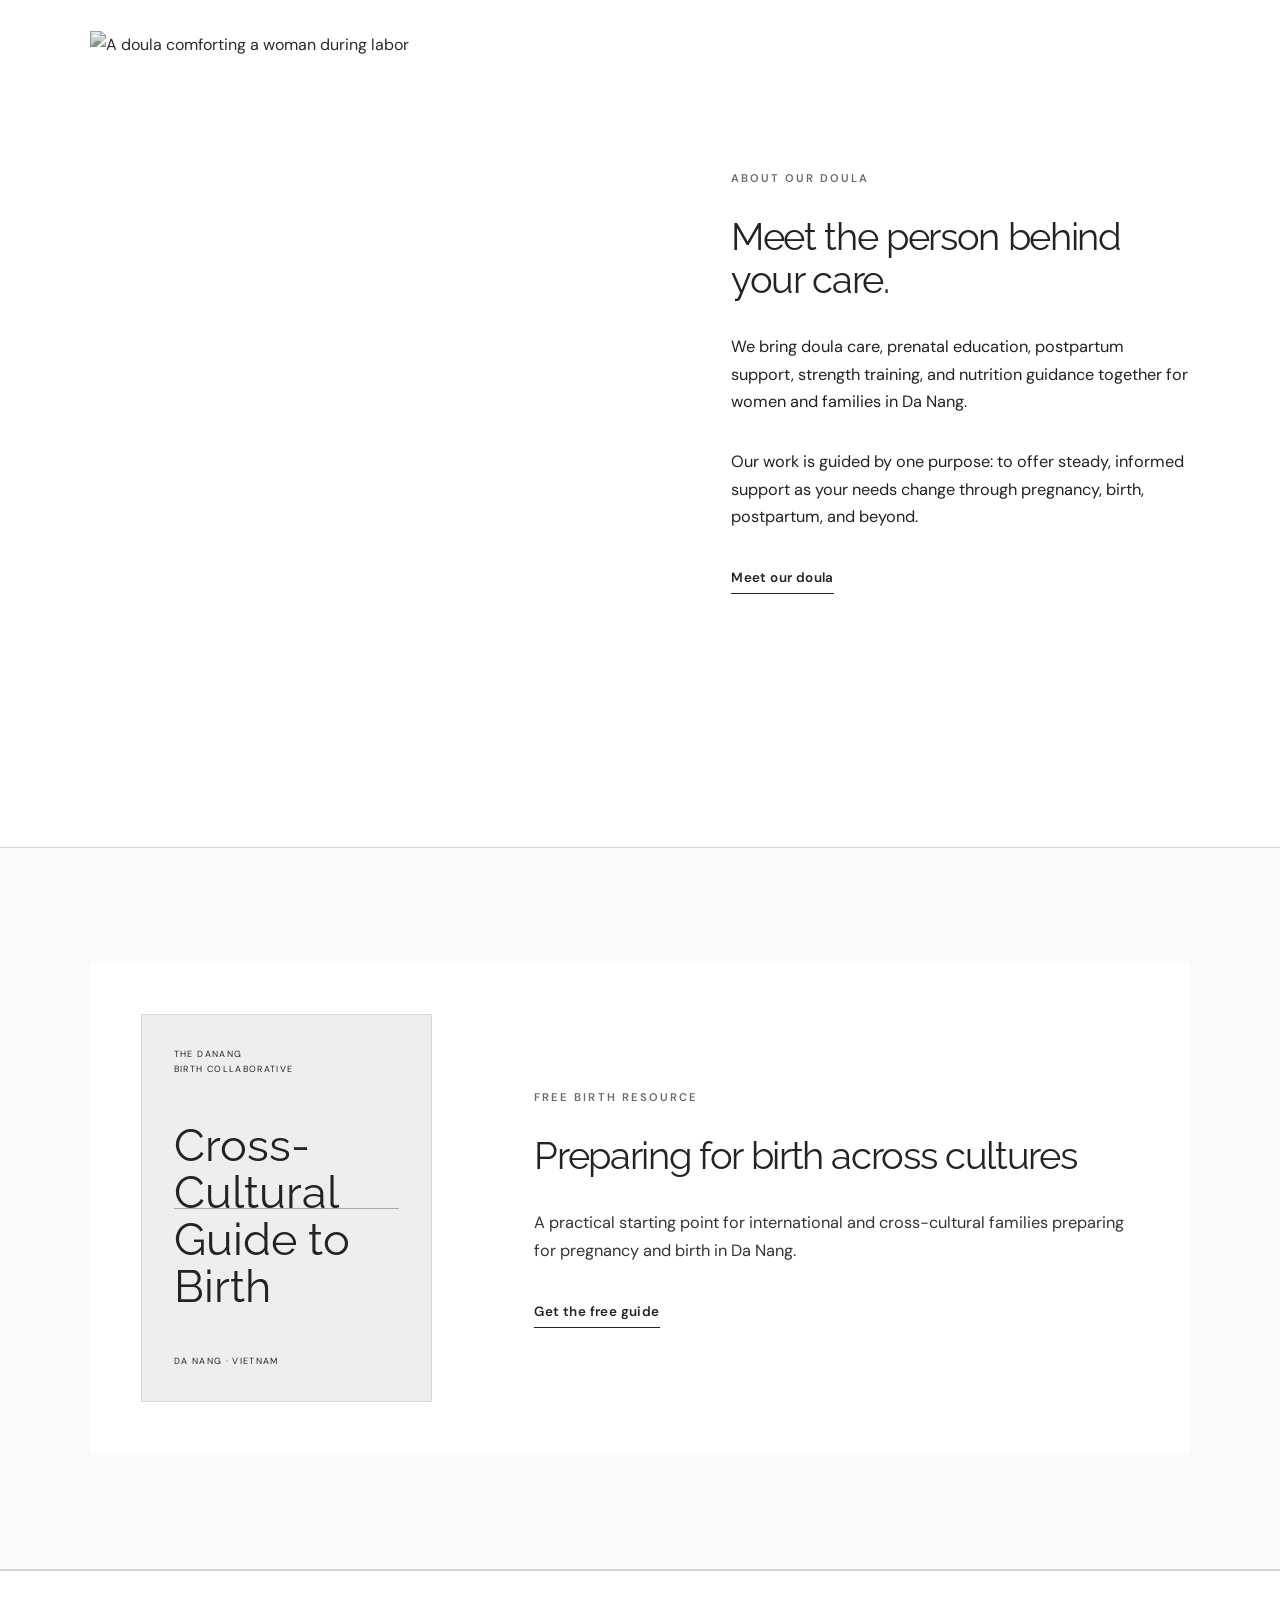
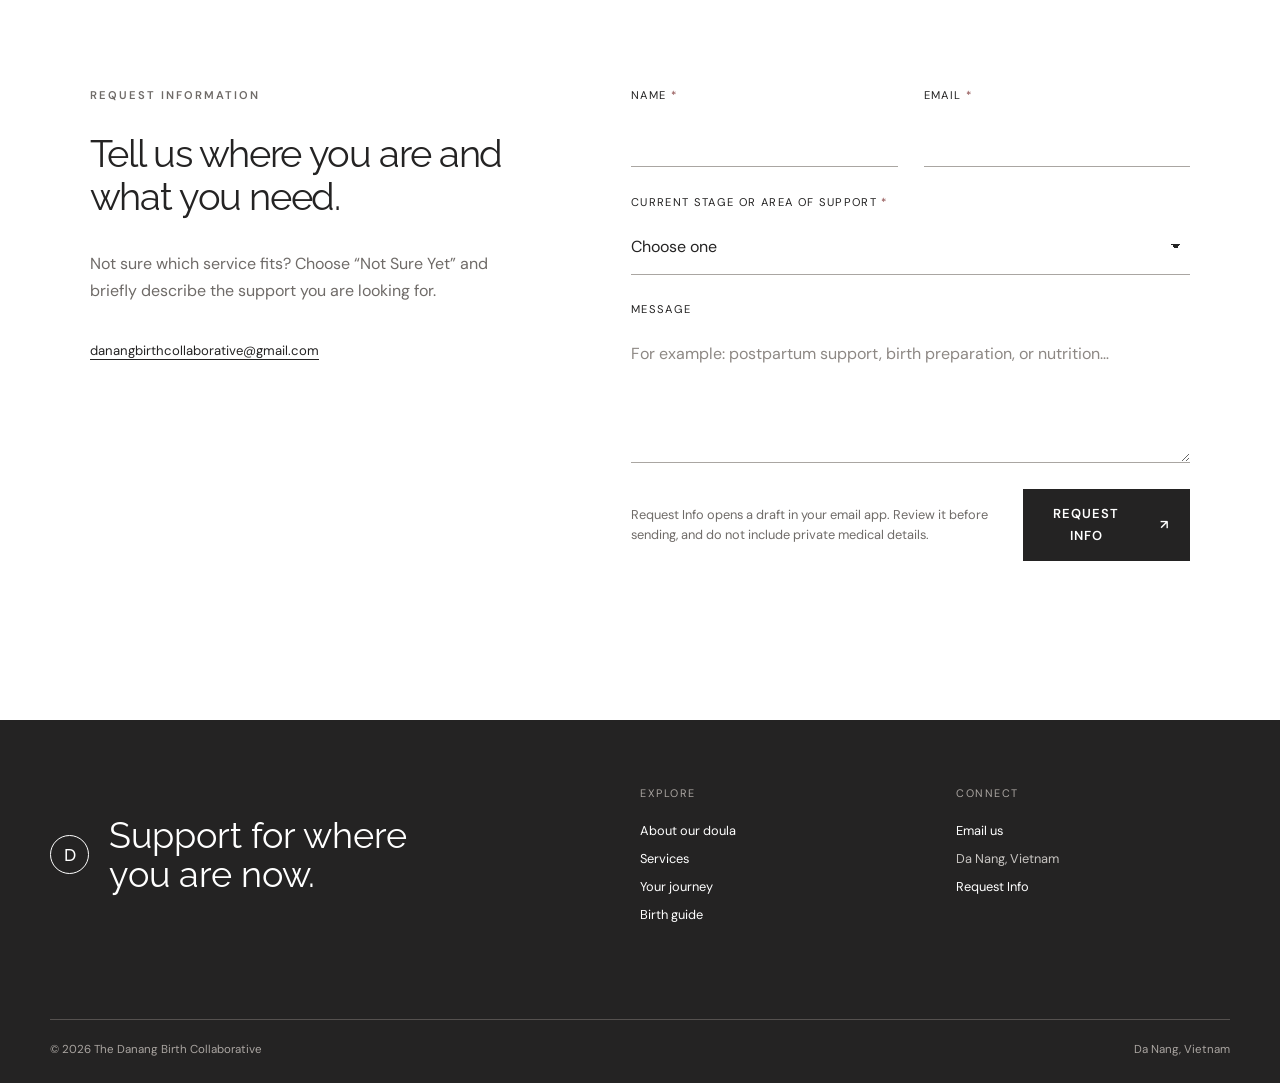
==== commit 48d6a9fd: "Refine typography scale across both demos" ====
--- a/index.html
+++ b/index.html
@@ -10,7 +10,7 @@
   <link rel="preconnect" href="https://fonts.googleapis.com">
   <link rel="preconnect" href="https://fonts.gstatic.com" crossorigin>
   <link href="https://fonts.googleapis.com/css2?family=DM+Sans:wght@400;500;600&amp;family=Raleway:wght@400;500;600&amp;display=swap" rel="stylesheet">
-  <link rel="stylesheet" href="styles.css?v=20260722-2">
+  <link rel="stylesheet" href="styles.css?v=20260722-4">
 </head>
 <body>
   <a class="skip-link" href="#main">Skip to content</a>
--- a/styles.css
+++ b/styles.css
@@ -98,7 +98,7 @@
   display: flex;
   align-items: center;
   gap: clamp(1rem, 2.4vw, 2.5rem);
-  font-size: 0.78rem;
+  font-size: 0.84rem;
   font-weight: 500;
   letter-spacing: 0.04em;
 }
@@ -134,7 +134,7 @@
   border: 1px solid var(--ink);
   background: var(--ink);
   color: #fff;
-  font-size: 0.75rem;
+  font-size: 0.8125rem;
   font-weight: 600;
   letter-spacing: 0.08em;
   text-transform: uppercase;
@@ -163,7 +163,7 @@
   display: inline-block;
   padding-bottom: 0.2rem;
   border-bottom: 1px solid var(--ink);
-  font-size: 0.8rem;
+  font-size: 0.84rem;
   font-weight: 600;
   letter-spacing: 0.03em;
 }
@@ -189,7 +189,7 @@
 .eyebrow {
   margin: 0 0 1.7rem;
   color: var(--muted);
-  font-size: 0.64rem;
+  font-size: 0.7rem;
   font-weight: 600;
   letter-spacing: 0.18em;
   text-transform: uppercase;
@@ -261,7 +261,7 @@
 }
 .intro h2 {
   max-width: 800px;
-  font-size: clamp(2.2rem, 3.5vw, 3.6rem);
+  font-size: clamp(2.1rem, 3vw, 3rem);
   letter-spacing: -0.03em;
 }
 .intro-grid > div {
@@ -286,7 +286,7 @@
 .guide h2,
 .request h2 {
   margin-bottom: 0;
-  font-size: clamp(2.2rem, 3.5vw, 3.6rem);
+  font-size: clamp(2.1rem, 3vw, 3rem);
   letter-spacing: -0.035em;
 }
 .section-heading > p {
@@ -311,7 +311,7 @@
 }
 .service-card > span {
   color: var(--muted);
-  font-size: 0.62rem;
+  font-size: 0.68rem;
   letter-spacing: 0.15em;
   text-transform: uppercase;
 }
@@ -326,7 +326,7 @@
 }
 .service-card a {
   justify-self: end;
-  font-size: 0.72rem;
+  font-size: 0.78rem;
   font-weight: 600;
   letter-spacing: 0.04em;
 }
@@ -355,7 +355,7 @@
 }
 .journey-track b {
   color: var(--muted);
-  font-size: 0.63rem;
+  font-size: 0.68rem;
   font-weight: 600;
   letter-spacing: 0.15em;
 }
@@ -507,7 +507,7 @@
 }
 .field label {
   margin-bottom: 0.45rem;
-  font-size: 0.65rem;
+  font-size: 0.7rem;
   letter-spacing: 0.12em;
   text-transform: uppercase;
 }
@@ -555,7 +555,7 @@
   max-width: 360px;
   margin: 0;
   color: var(--muted);
-  font-size: 0.75rem;
+  font-size: 0.8rem;
   line-height: 1.55;
 }
 .form-message {
@@ -611,7 +611,7 @@
 .footer-label {
   margin-bottom: 0.7rem;
   color: #aaa5a1;
-  font-size: 0.6rem;
+  font-size: 0.68rem;
   letter-spacing: 0.14em;
   text-transform: uppercase;
 }
@@ -623,7 +623,7 @@
   padding-top: 1.25rem;
   border-top: 1px solid #55514f;
   color: #aaa5a1;
-  font-size: 0.66rem;
+  font-size: 0.72rem;
 }
 .footer-bottom p {
   margin-bottom: 0;
@@ -936,7 +936,7 @@
 }
 .inner-hero h1,
 .contact-page h1 {
-  font-size: clamp(3rem, 5vw, 5rem);
+  font-size: clamp(3rem, 4.4vw, 4rem);
 }
 .inner-hero > div > p:not(.eyebrow) {
   max-width: 570px;
@@ -961,7 +961,7 @@
 .about-detail h2,
 .about-pillars h2,
 .page-cta h2 {
-  font-size: clamp(2.4rem, 4vw, 4rem);
+  font-size: clamp(2.1rem, 3vw, 3rem);
 }
 .about-detail-copy {
   padding-top: 1rem;
@@ -1034,7 +1034,7 @@
 }
 .contact-facts span {
   color: #aaa5a1;
-  font-size: 0.62rem;
+  font-size: 0.7rem;
   letter-spacing: 0.12em;
   text-transform: uppercase;
 }
@@ -1100,7 +1100,7 @@
 @media (max-width: 600px) {
   .inner-hero h1,
   .contact-page h1 {
-    font-size: clamp(2.8rem, 13vw, 3.6rem);
+    font-size: clamp(2.6rem, 11.5vw, 3rem);
   }
   .inner-hero figure {
     height: 480px;
@@ -1214,7 +1214,7 @@
 }
 .practitioner-note h2,
 .qualifications h2 {
-  font-size: clamp(2.4rem, 4vw, 4rem);
+  font-size: clamp(2.1rem, 3vw, 3rem);
 }
 .practitioner-note > p:not(.eyebrow) {
   max-width: 610px;
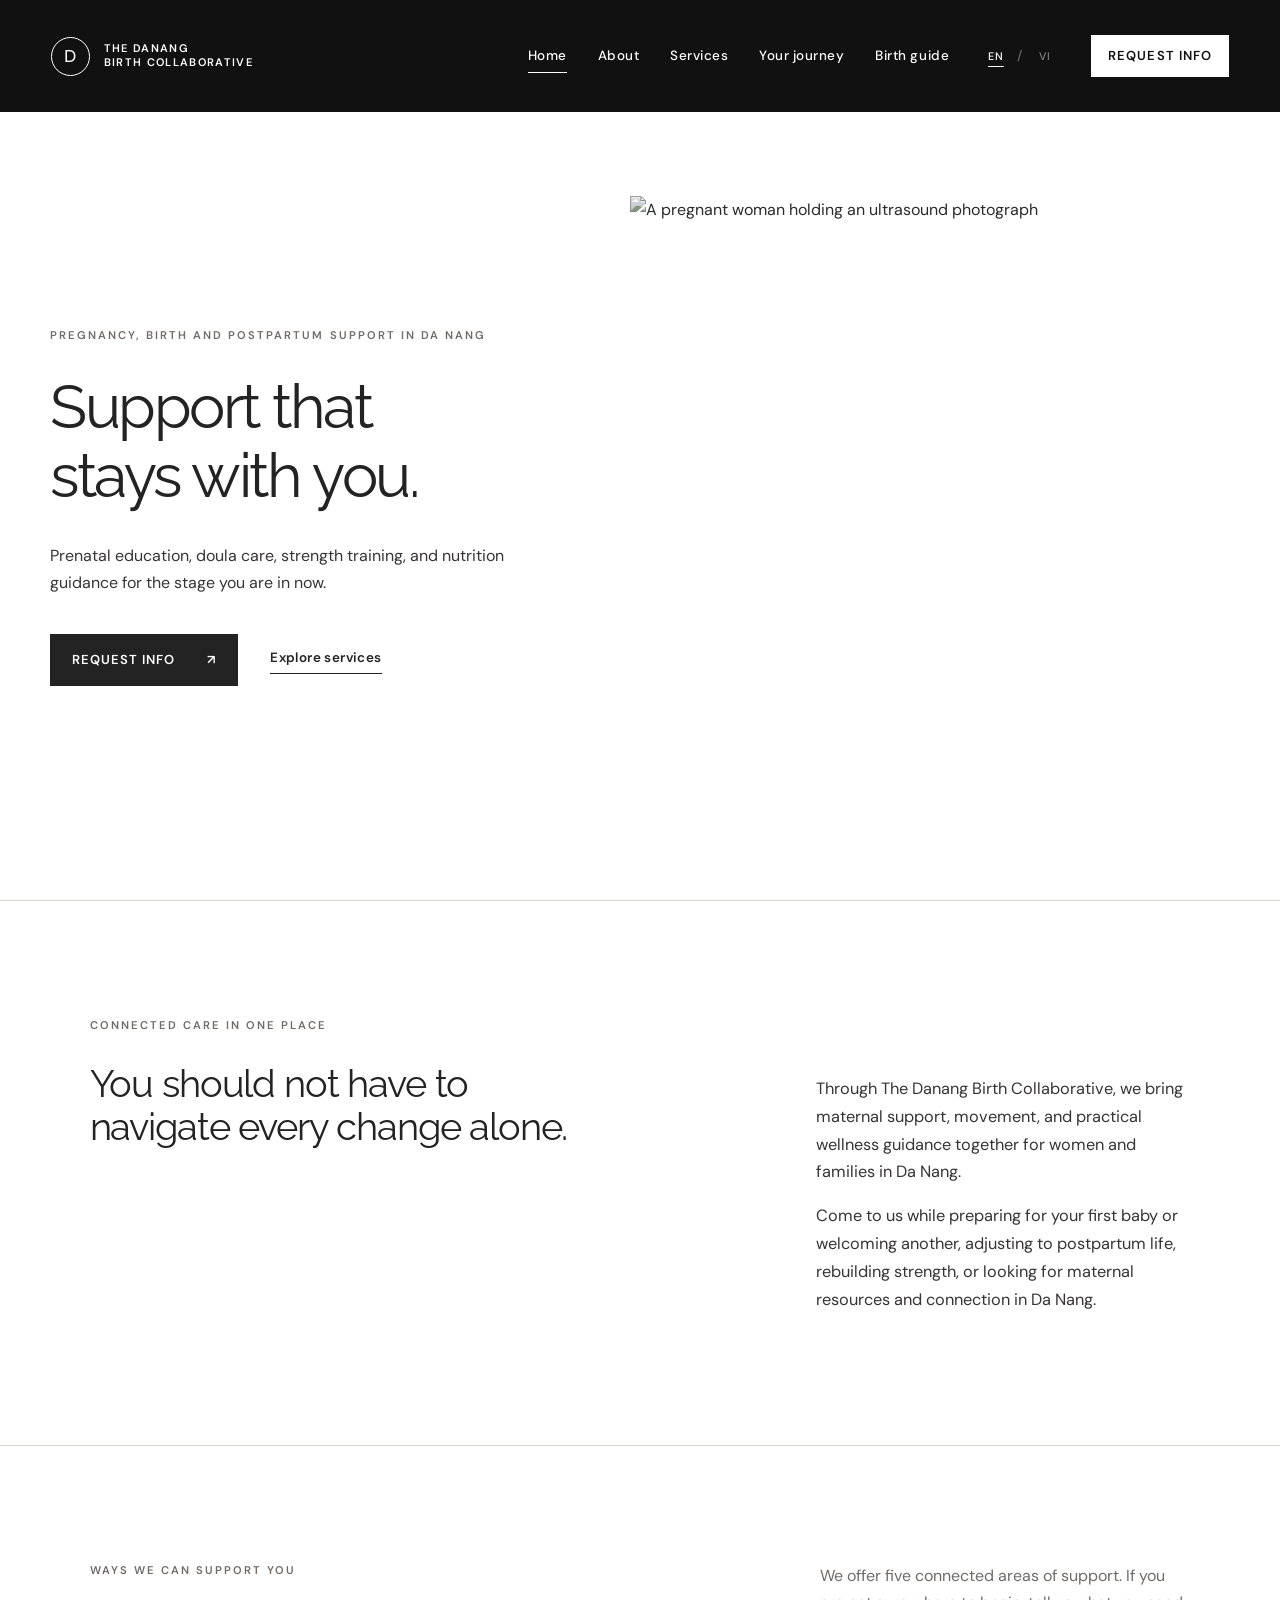
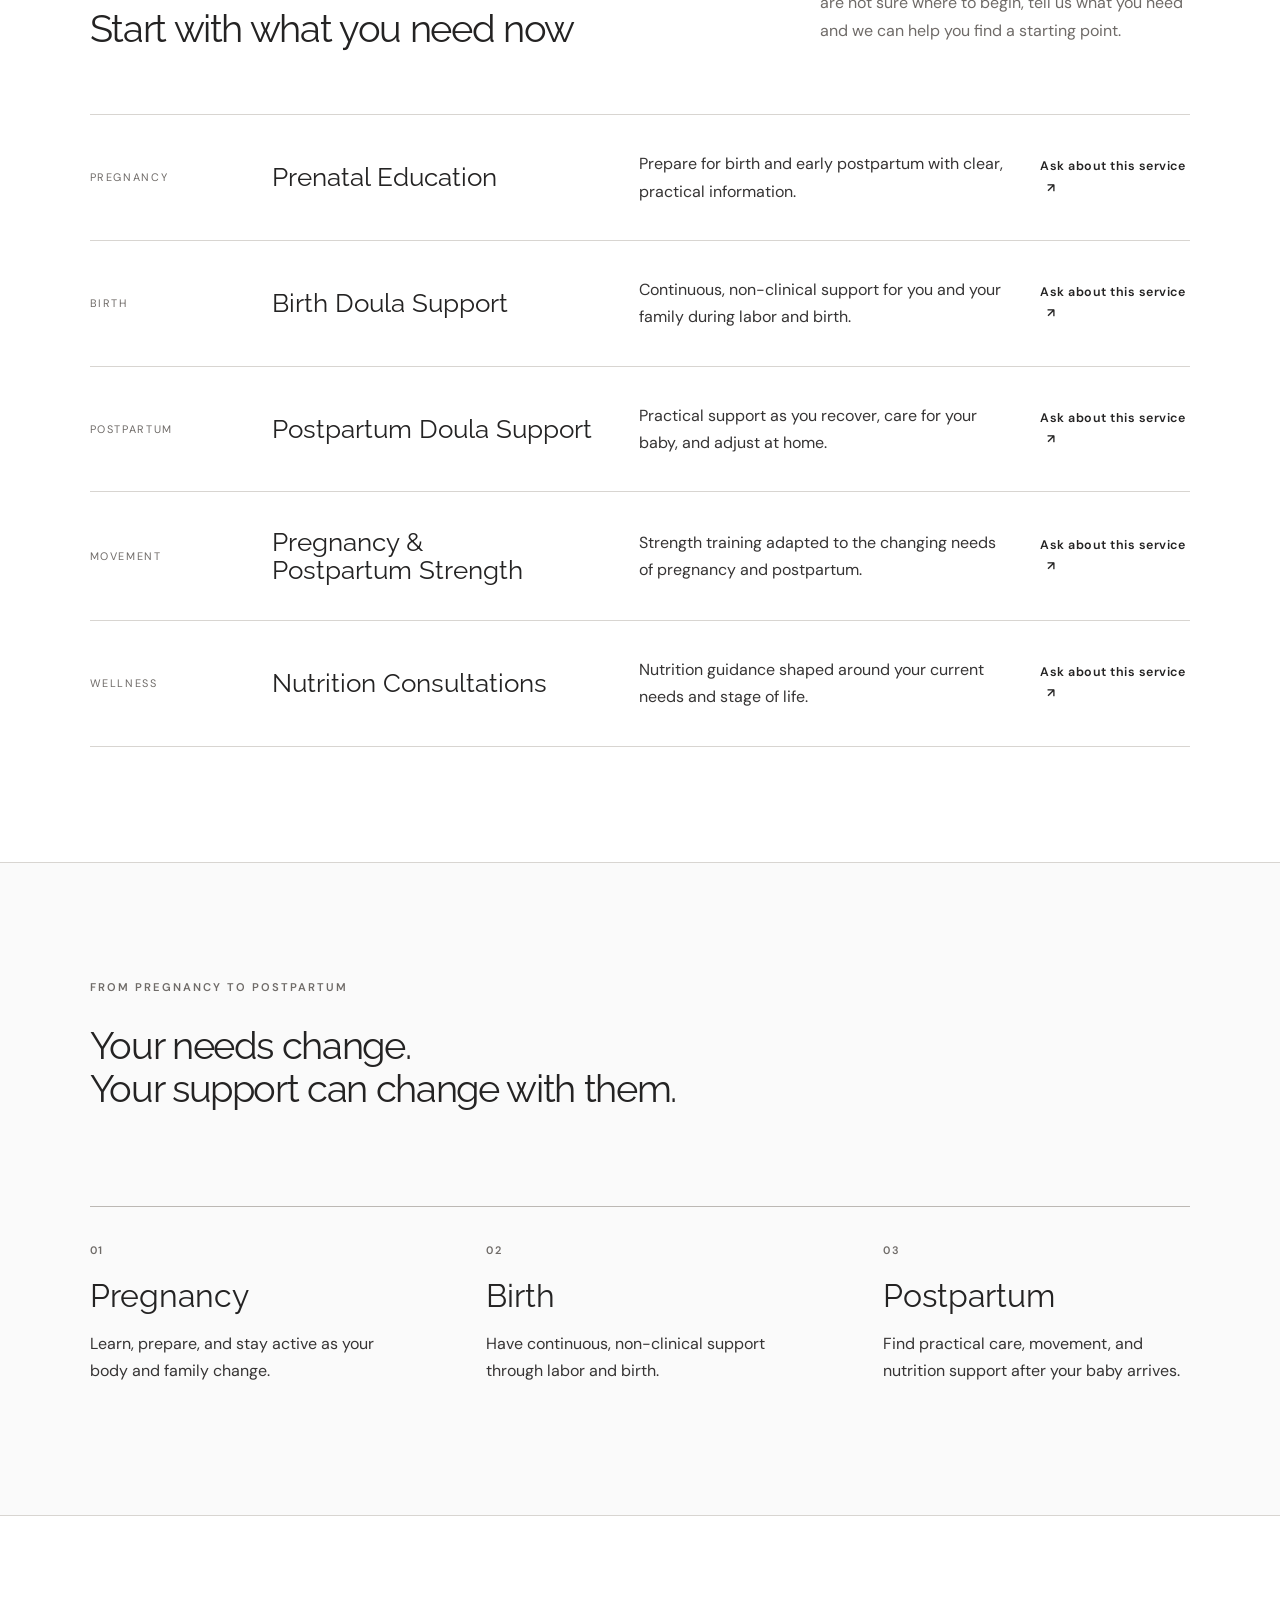
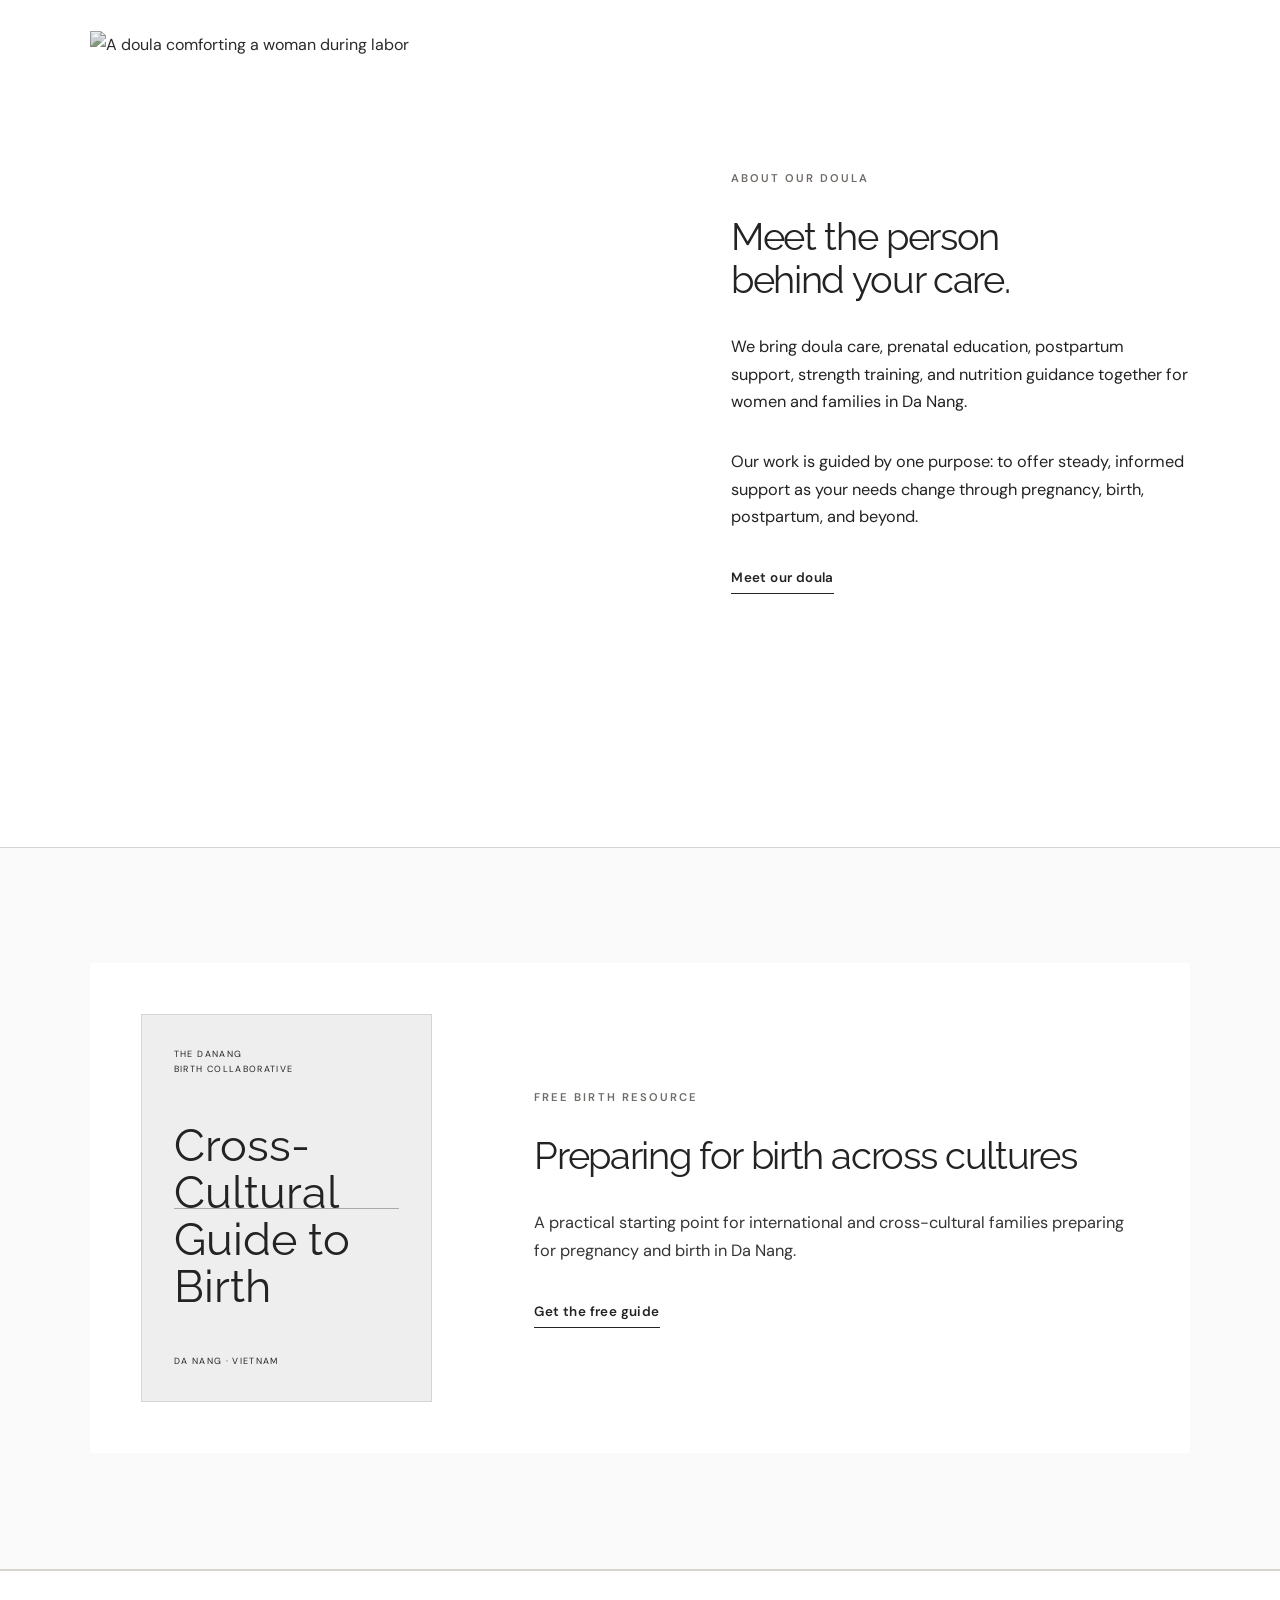
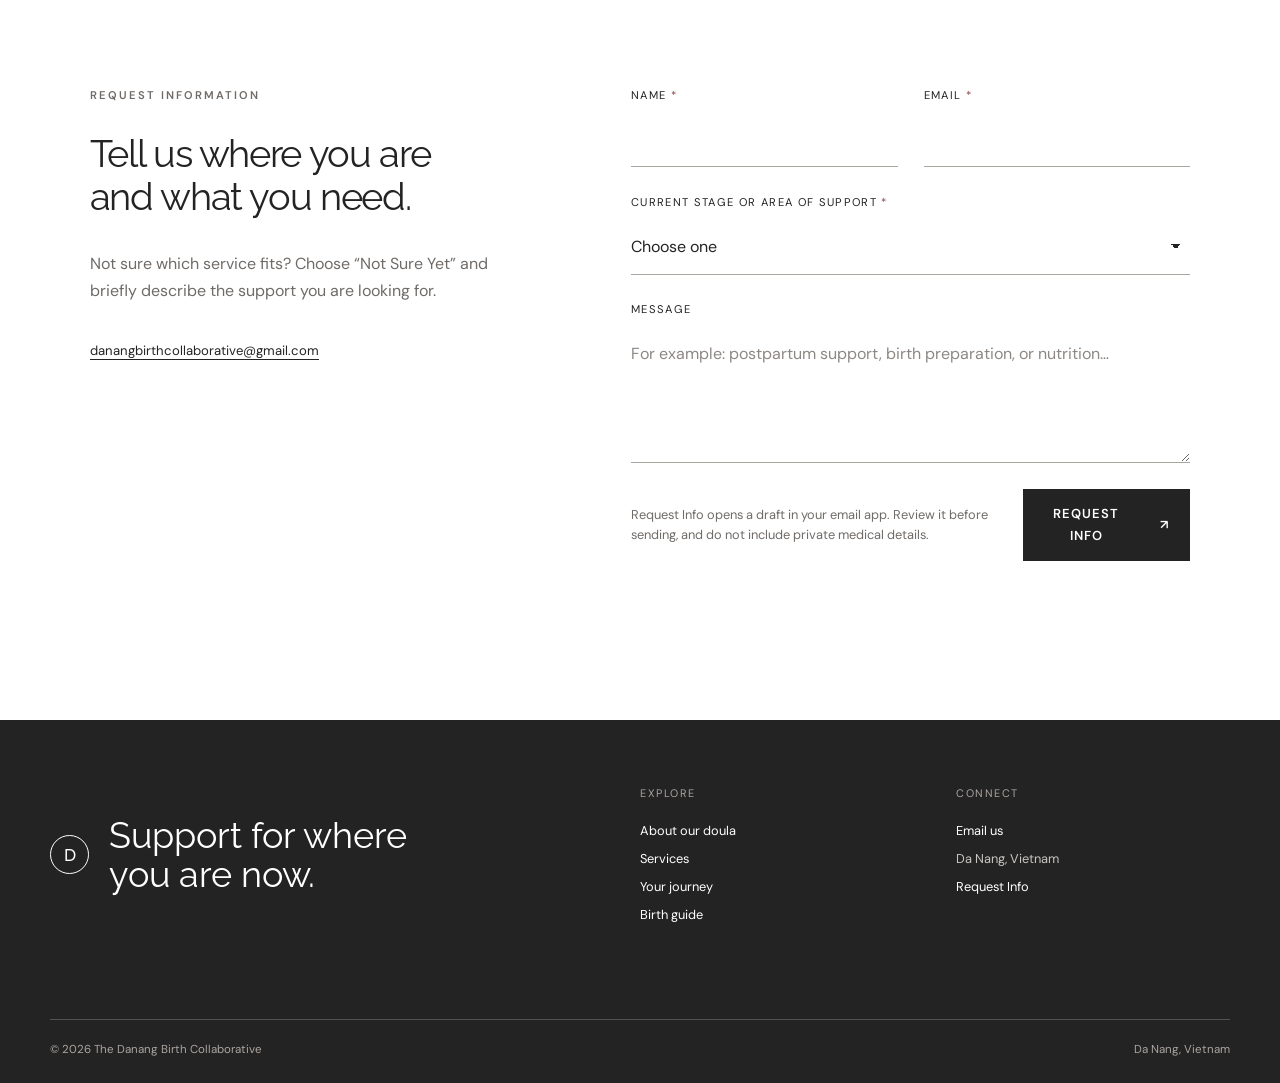
==== commit 794a506d: "Improve typography readability across demos" ====
--- a/index.html
+++ b/index.html
@@ -10,7 +10,7 @@
   <link rel="preconnect" href="https://fonts.googleapis.com">
   <link rel="preconnect" href="https://fonts.gstatic.com" crossorigin>
   <link href="https://fonts.googleapis.com/css2?family=DM+Sans:wght@400;500;600&amp;family=Raleway:wght@400;500;600&amp;display=swap" rel="stylesheet">
-  <link rel="stylesheet" href="styles.css?v=20260722-4">
+  <link rel="stylesheet" href="styles.css?v=20260722-5">
 </head>
 <body>
   <a class="skip-link" href="#main">Skip to content</a>
--- a/styles.css
+++ b/styles.css
@@ -206,6 +206,7 @@
   font-family: var(--display);
   font-weight: 400;
   line-height: 1.12;
+  text-wrap: balance;
 }
 h1 {
   max-width: 610px;
@@ -392,7 +393,7 @@
   text-transform: uppercase;
 }
 .about-copy > p:not(.eyebrow) {
-  max-width: 570px;
+  max-width: 62ch;
   margin: 2rem 0;
   font-size: 1.02rem;
 }
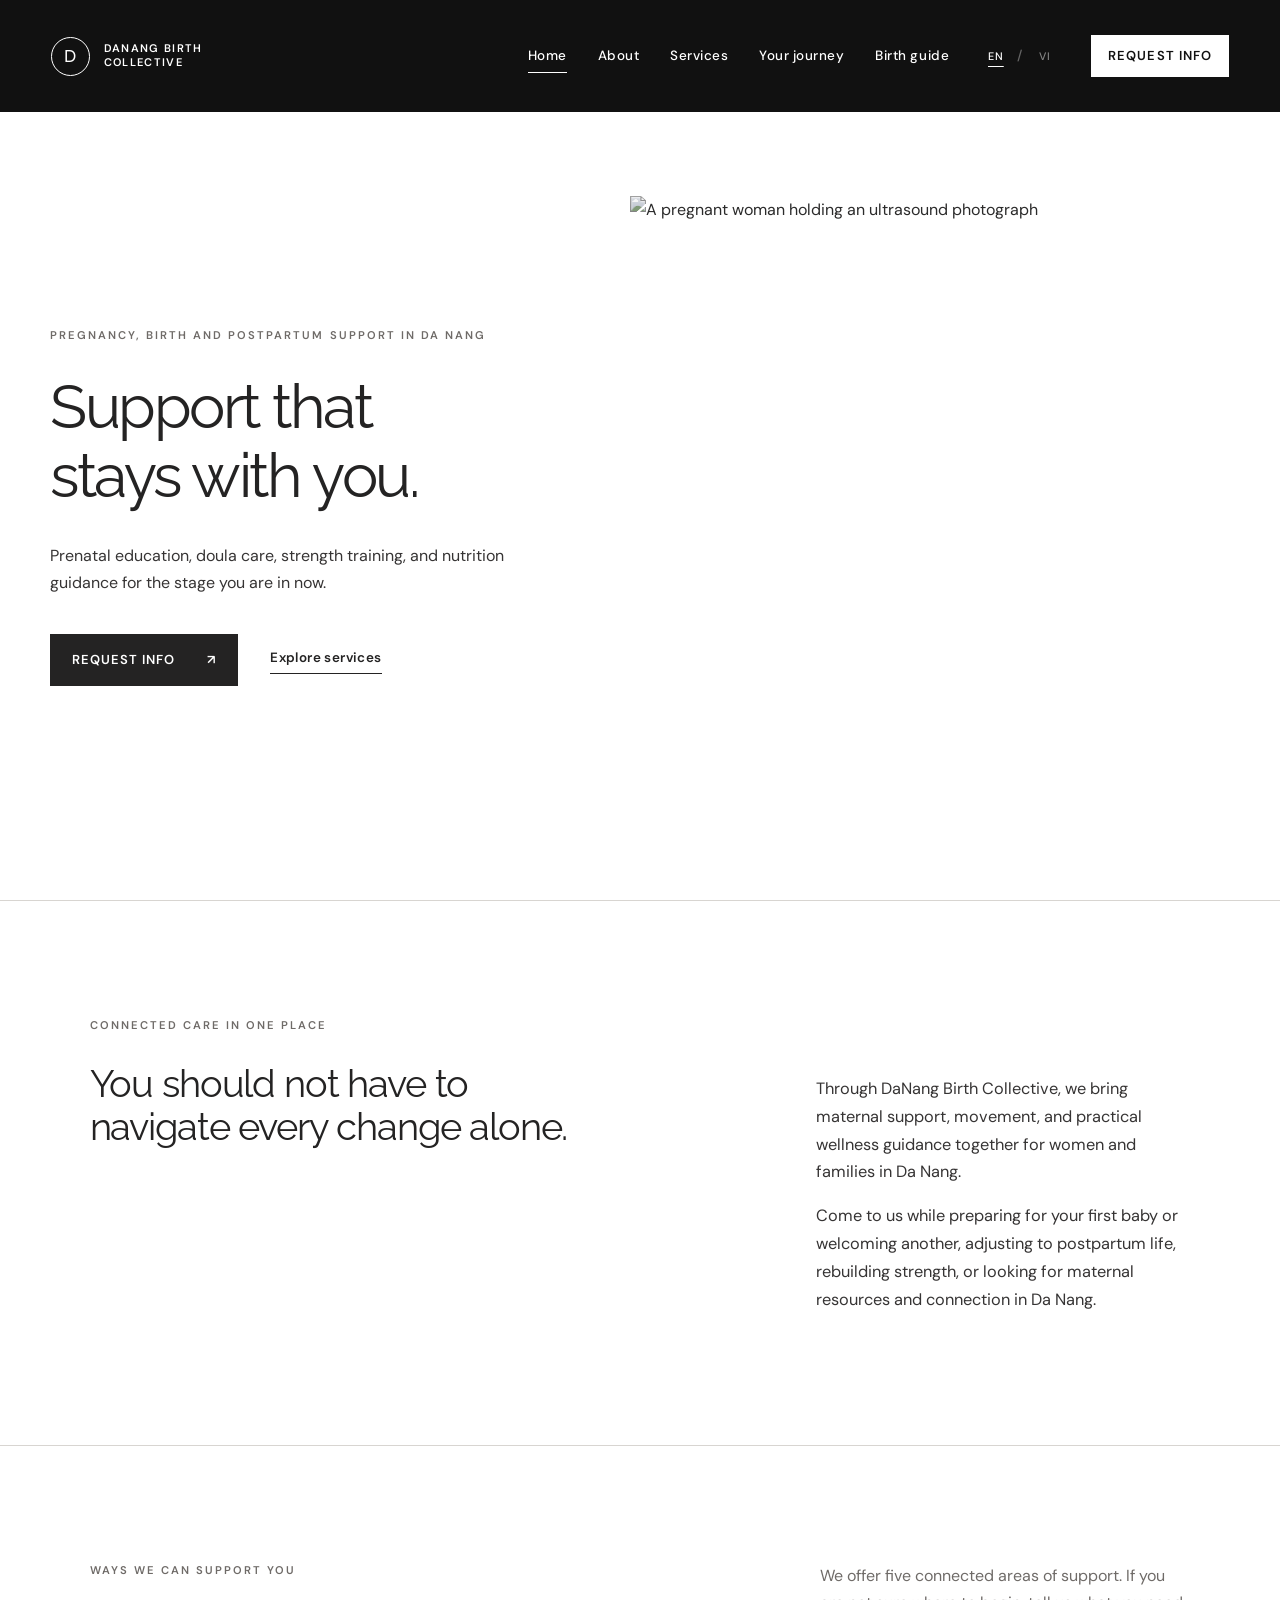
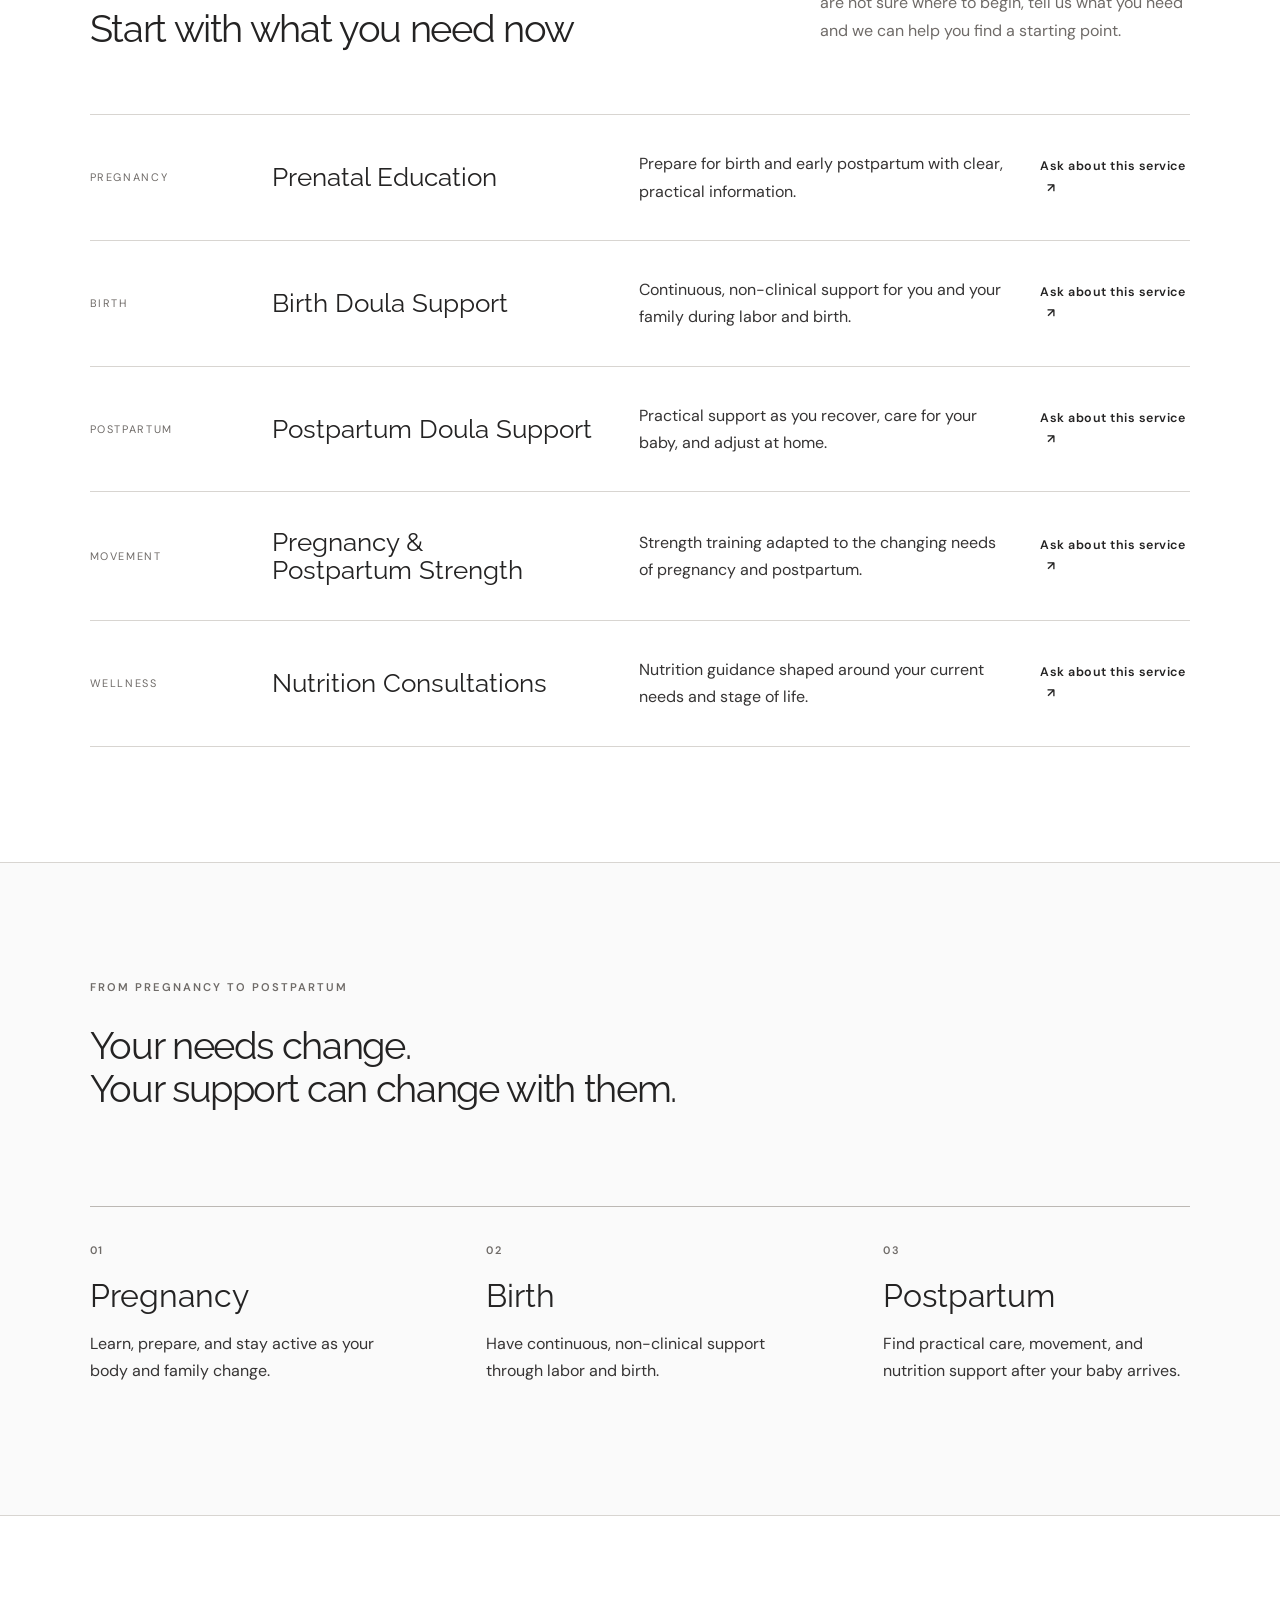
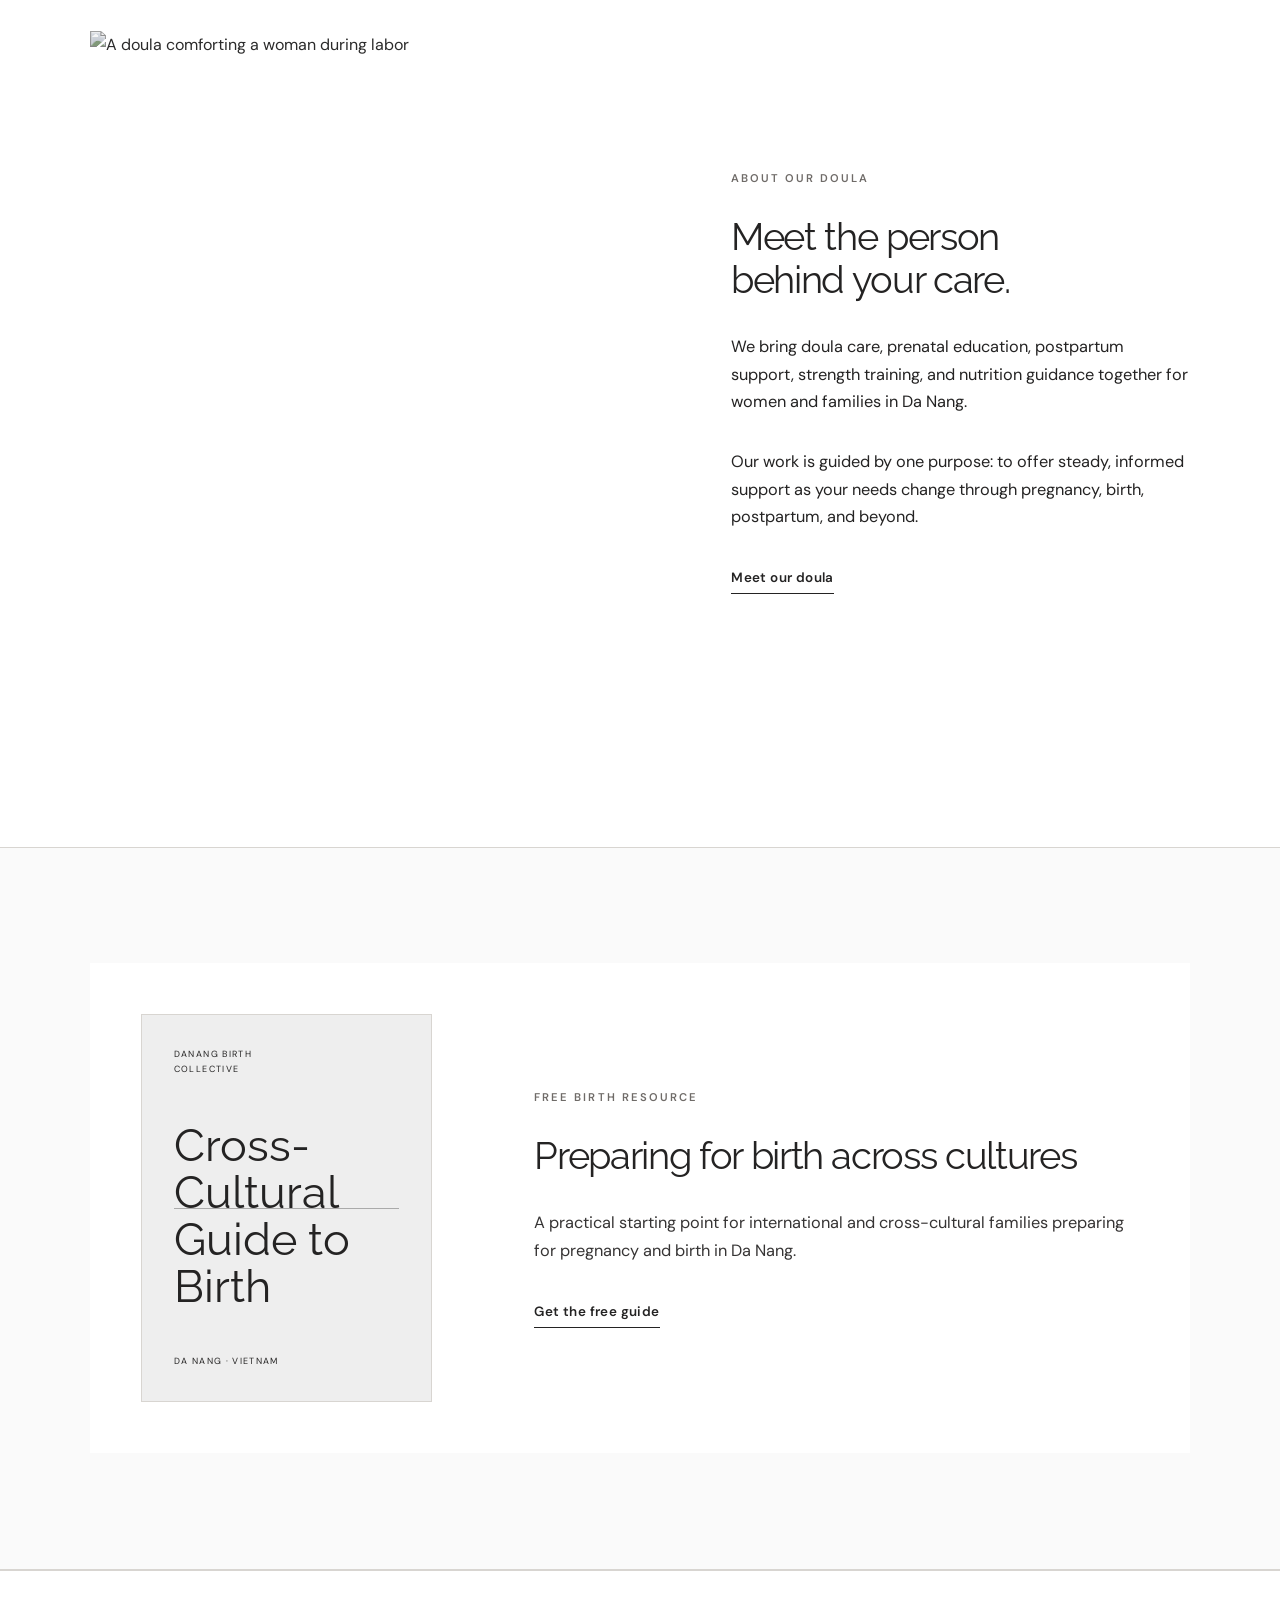
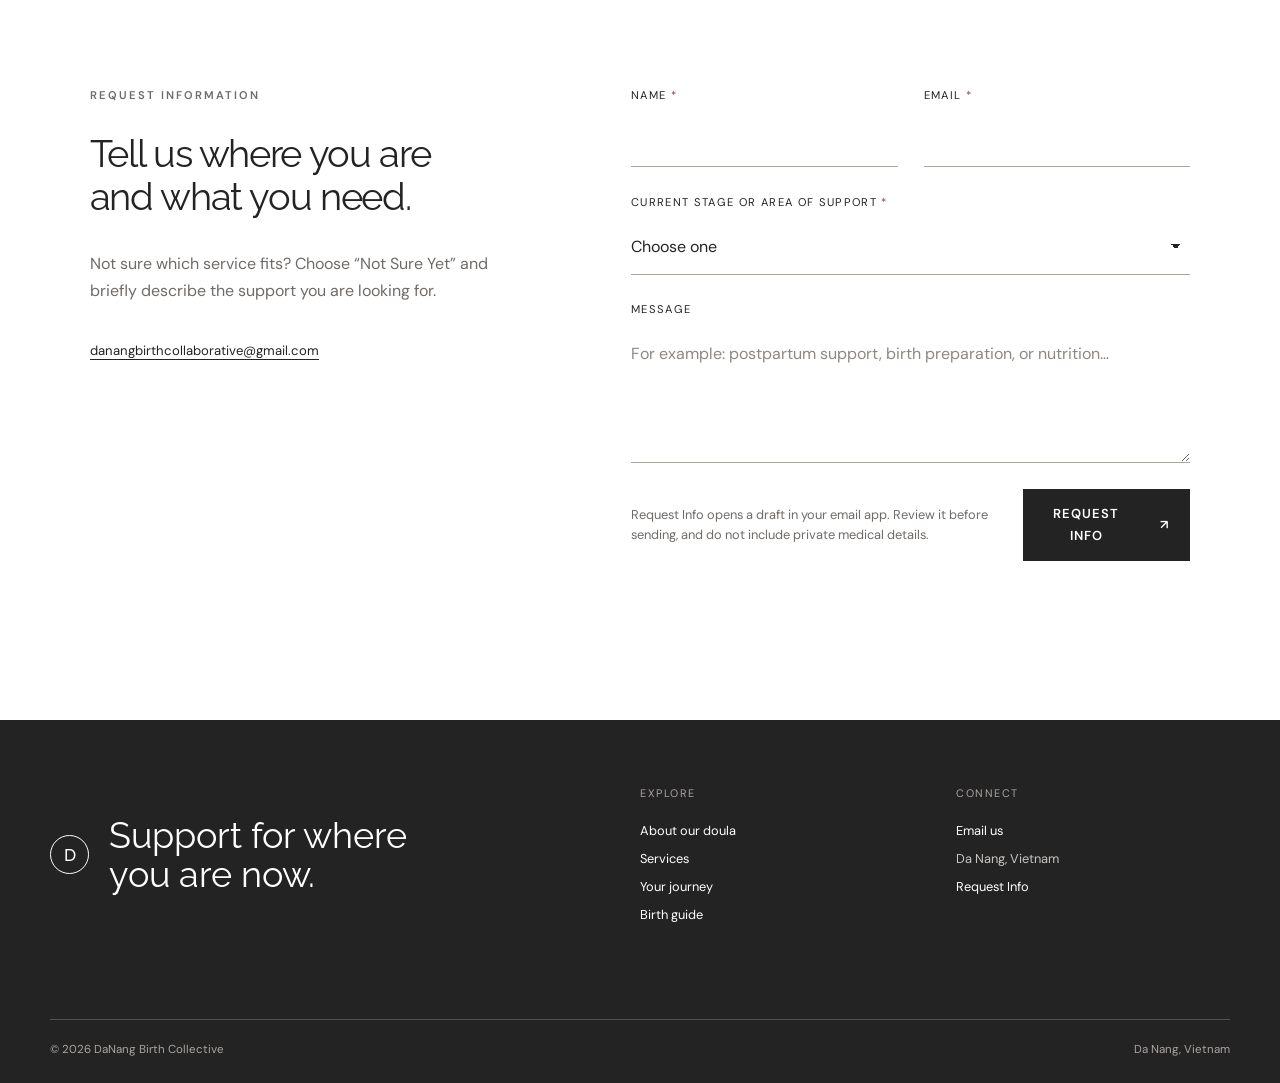
==== commit 98e43838: "Refine Demo 2 and update brand name" ====
--- a/index.html
+++ b/index.html
@@ -1,152 +1,465 @@
 <!doctype html>
 <html lang="en">
-<head>
-  <meta charset="utf-8">
-  <meta name="viewport" content="width=device-width, initial-scale=1">
-  <meta name="description" content="Doula, prenatal education, postpartum, strength, and nutrition support for women and families in Da Nang, Vietnam.">
-  <meta name="theme-color" content="#111111">
-  <title>The Danang Birth Collaborative</title>
-  <link rel="icon" href="favicon.svg" type="image/svg+xml">
-  <link rel="preconnect" href="https://fonts.googleapis.com">
-  <link rel="preconnect" href="https://fonts.gstatic.com" crossorigin>
-  <link href="https://fonts.googleapis.com/css2?family=DM+Sans:wght@400;500;600&amp;family=Raleway:wght@400;500;600&amp;display=swap" rel="stylesheet">
-  <link rel="stylesheet" href="styles.css?v=20260722-5">
-</head>
-<body>
-  <a class="skip-link" href="#main">Skip to content</a>
-  <header class="site-header" id="top">
-    <a class="wordmark" href="#top" aria-label="The Danang Birth Collaborative home">
-      <span class="wordmark-mark" aria-hidden="true">D</span>
-      <span>The Danang<br>Birth Collaborative</span>
-    </a>
-    <div class="language-switcher mobile-language-switcher" role="group" aria-label="Language"><button type="button" data-lang="en" aria-pressed="true">EN</button><span aria-hidden="true">/</span><button type="button" data-lang="vi" aria-pressed="false">VI</button></div>
-    <button class="menu-toggle" type="button" aria-expanded="false" aria-controls="site-nav">
-      <span>Menu</span><i aria-hidden="true"></i>
-    </button>
-    <nav class="site-nav" id="site-nav" aria-label="Main navigation">
-      <a href="index.html" aria-current="page">Home</a>
-      <a href="about.html">About</a>
-      <a href="#services">Services</a>
-      <a href="#journey">Your journey</a>
-      <a href="#guide">Birth guide</a>
-      <div class="language-switcher desktop-language-switcher" role="group" aria-label="Language"><button type="button" data-lang="en" aria-pressed="true">EN</button><span aria-hidden="true">/</span><button type="button" data-lang="vi" aria-pressed="false">VI</button></div>
-      <a class="button button-small" href="contact.html">Request Info</a>
-    </nav>
-  </header>
-
-  <main id="main">
-    <section class="hero">
-      <div class="hero-copy reveal">
-        <p class="eyebrow">Pregnancy, birth and postpartum support in Da Nang</p>
-        <h1>Support that stays with you.</h1>
-        <p class="hero-lede">Prenatal education, doula care, strength training, and nutrition guidance for the stage you are in now.</p>
-        <div class="hero-actions">
-          <a class="button" href="contact.html">Request Info <span aria-hidden="true">↗</span></a>
-          <a class="text-link" href="#services">Explore services</a>
-        </div>
+  <head>
+    <meta charset="utf-8" />
+    <meta name="viewport" content="width=device-width, initial-scale=1" />
+    <meta
+      name="description"
+      content="Doula, prenatal education, postpartum, strength, and nutrition support for women and families in Da Nang, Vietnam."
+    />
+    <meta name="theme-color" content="#111111" />
+    <title>DaNang Birth Collective</title>
+    <link rel="icon" href="favicon.svg" type="image/svg+xml" />
+    <link rel="preconnect" href="https://fonts.googleapis.com" />
+    <link rel="preconnect" href="https://fonts.gstatic.com" crossorigin />
+    <link
+      href="https://fonts.googleapis.com/css2?family=DM+Sans:wght@400;500;600&amp;family=Raleway:wght@400;500;600&amp;display=swap"
+      rel="stylesheet"
+    />
+    <link rel="stylesheet" href="styles.css?v=20260722-5" />
+  </head>
+  <body>
+    <a class="skip-link" href="#main">Skip to content</a>
+    <header class="site-header" id="top">
+      <a class="wordmark" href="#top" aria-label="DaNang Birth Collective home">
+        <span class="wordmark-mark" aria-hidden="true">D</span>
+        <span>DaNang Birth<br />Collective</span>
+      </a>
+      <div
+        class="language-switcher mobile-language-switcher"
+        role="group"
+        aria-label="Language"
+      >
+        <button type="button" data-lang="en" aria-pressed="true">EN</button
+        ><span aria-hidden="true">/</span
+        ><button type="button" data-lang="vi" aria-pressed="false">VI</button>
       </div>
-      <div class="hero-visual reveal">
-        <img src="https://images.unsplash.com/photo-1634856435947-d790b5c3a8eb?auto=format&amp;fit=crop&amp;w=1400&amp;q=85" alt="A pregnant woman holding an ultrasound photograph" width="1400" height="2100" fetchpriority="high">
+      <button
+        class="menu-toggle"
+        type="button"
+        aria-expanded="false"
+        aria-controls="site-nav"
+      >
+        <span>Menu</span><i aria-hidden="true"></i>
+      </button>
+      <nav class="site-nav" id="site-nav" aria-label="Main navigation">
+        <a href="index.html" aria-current="page">Home</a>
+        <a href="about.html">About</a>
+        <a href="#services">Services</a>
+        <a href="#journey">Your journey</a>
+        <a href="#guide">Birth guide</a>
+        <div
+          class="language-switcher desktop-language-switcher"
+          role="group"
+          aria-label="Language"
+        >
+          <button type="button" data-lang="en" aria-pressed="true">EN</button
+          ><span aria-hidden="true">/</span
+          ><button type="button" data-lang="vi" aria-pressed="false">VI</button>
+        </div>
+        <a class="button button-small" href="contact.html">Request Info</a>
+      </nav>
+    </header>
+
+    <main id="main">
+      <section class="hero">
+        <div class="hero-copy reveal">
+          <p class="eyebrow">
+            Pregnancy, birth and postpartum support in Da Nang
+          </p>
+          <h1>Support that stays with you.</h1>
+          <p class="hero-lede">
+            Prenatal education, doula care, strength training, and nutrition
+            guidance for the stage you are in now.
+          </p>
+          <div class="hero-actions">
+            <a class="button" href="contact.html"
+              >Request Info <span aria-hidden="true">↗</span></a
+            >
+            <a class="text-link" href="#services">Explore services</a>
+          </div>
+        </div>
+        <div class="hero-visual reveal">
+          <img
+            src="https://images.unsplash.com/photo-1634856435947-d790b5c3a8eb?auto=format&amp;fit=crop&amp;w=1400&amp;q=85"
+            alt="A pregnant woman holding an ultrasound photograph"
+            width="1400"
+            height="2100"
+            fetchpriority="high"
+          />
+        </div>
+      </section>
+
+      <section class="intro section-pad reveal">
+        <p class="eyebrow">Connected care in one place</p>
+        <div class="intro-grid">
+          <h2>You should not have to navigate every change alone.</h2>
+          <div>
+            <p>
+              Through DaNang Birth Collective, we bring maternal support,
+              movement, and practical wellness guidance together for women and
+              families in Da Nang.
+            </p>
+            <p>
+              Come to us while preparing for your first baby or welcoming
+              another, adjusting to postpartum life, rebuilding strength, or
+              looking for maternal resources and connection in Da Nang.
+            </p>
+          </div>
+        </div>
+      </section>
+
+      <section class="services section-pad" id="services">
+        <div class="section-heading reveal">
+          <div>
+            <p class="eyebrow">Ways we can support you</p>
+            <h2>Start with what you need now</h2>
+          </div>
+          <p>
+            We offer five connected areas of support. If you are not sure where
+            to begin, tell us what you need and we can help you find a starting
+            point.
+          </p>
+        </div>
+        <div class="service-list">
+          <article class="service-card reveal">
+            <span>Pregnancy</span>
+            <h3>Prenatal Education</h3>
+            <p>
+              Prepare for birth and early postpartum with clear, practical
+              information.
+            </p>
+            <a href="contact.html" aria-label="Ask about Prenatal Education"
+              >Ask about this service <span>↗</span></a
+            >
+          </article>
+          <article class="service-card reveal">
+            <span>Birth</span>
+            <h3>Birth Doula Support</h3>
+            <p>
+              Continuous, non-clinical support for you and your family during
+              labor and birth.
+            </p>
+            <a href="contact.html" aria-label="Ask about Birth Doula Support"
+              >Ask about this service <span>↗</span></a
+            >
+          </article>
+          <article class="service-card reveal">
+            <span>Postpartum</span>
+            <h3>Postpartum Doula Support</h3>
+            <p>
+              Practical support as you recover, care for your baby, and adjust
+              at home.
+            </p>
+            <a
+              href="contact.html"
+              aria-label="Ask about Postpartum Doula Support"
+              >Ask about this service <span>↗</span></a
+            >
+          </article>
+          <article class="service-card reveal">
+            <span>Movement</span>
+            <h3>Pregnancy &amp; Postpartum Strength</h3>
+            <p>
+              Strength training adapted to the changing needs of pregnancy and
+              postpartum.
+            </p>
+            <a href="contact.html" aria-label="Ask about strength training"
+              >Ask about this service <span>↗</span></a
+            >
+          </article>
+          <article class="service-card reveal">
+            <span>Wellness</span>
+            <h3>Nutrition Consultations</h3>
+            <p>
+              Nutrition guidance shaped around your current needs and stage of
+              life.
+            </p>
+            <a
+              href="contact.html"
+              aria-label="Ask about Nutrition Consultations"
+              >Ask about this service <span>↗</span></a
+            >
+          </article>
+        </div>
+      </section>
+
+      <section class="journey section-pad" id="journey">
+        <div class="journey-intro reveal">
+          <p class="eyebrow">From pregnancy to postpartum</p>
+          <h2>Your needs change.<br />Your support can change with them.</h2>
+        </div>
+        <div class="journey-track">
+          <article class="reveal">
+            <b>01</b>
+            <h3>Pregnancy</h3>
+            <p>
+              Learn, prepare, and stay active as your body and family change.
+            </p>
+          </article>
+          <article class="reveal">
+            <b>02</b>
+            <h3>Birth</h3>
+            <p>
+              Have continuous, non-clinical support through labor and birth.
+            </p>
+          </article>
+          <article class="reveal">
+            <b>03</b>
+            <h3>Postpartum</h3>
+            <p>
+              Find practical care, movement, and nutrition support after your
+              baby arrives.
+            </p>
+          </article>
+        </div>
+      </section>
+
+      <section class="about section-pad" id="about">
+        <a
+          class="about-image reveal"
+          href="about.html"
+          aria-label="Learn about our doula"
+          ><img
+            src="https://images.unsplash.com/photo-1651083137688-492e79ac9a92?auto=format&amp;fit=crop&amp;w=1200&amp;q=85"
+            alt="A doula comforting a woman during labor"
+            width="1200"
+            height="2133"
+            loading="lazy"
+        /></a>
+        <div class="about-copy reveal">
+          <p class="eyebrow">About our doula</p>
+          <h2>Meet the person behind your care.</h2>
+          <p>
+            We bring doula care, prenatal education, postpartum support,
+            strength training, and nutrition guidance together for women and
+            families in Da Nang.
+          </p>
+          <p>
+            Our work is guided by one purpose: to offer steady, informed support
+            as your needs change through pregnancy, birth, postpartum, and
+            beyond.
+          </p>
+          <a class="text-link" href="about.html">Meet our doula</a>
+        </div>
+      </section>
+
+      <section class="guide section-pad" id="guide">
+        <div class="guide-card reveal">
+          <a
+            class="guide-cover"
+            href="output/pdf/cross-cultural-guide-to-birth.pdf"
+            data-guide-trigger
+            aria-haspopup="dialog"
+            aria-label="Get the free Cross-Cultural Guide to Birth"
+            ><span>DANANG BIRTH<br />COLLECTIVE</span
+            ><strong>Cross-Cultural<br />Guide to Birth</strong
+            ><small>DA NANG · VIETNAM</small></a
+          >
+          <div class="guide-copy">
+            <p class="eyebrow">Free birth resource</p>
+            <h2>Preparing for birth across cultures</h2>
+            <p>
+              A practical starting point for international and cross-cultural
+              families preparing for pregnancy and birth in Da Nang.
+            </p>
+            <a
+              class="text-link"
+              href="output/pdf/cross-cultural-guide-to-birth.pdf"
+              data-guide-trigger
+              aria-haspopup="dialog"
+              >Get the free guide</a
+            >
+          </div>
+        </div>
+      </section>
+
+      <section class="request section-pad" id="request">
+        <div class="request-copy reveal">
+          <p class="eyebrow">Request information</p>
+          <h2>Tell us where you are and what you need.</h2>
+          <p>
+            Not sure which service fits? Choose “Not Sure Yet” and briefly
+            describe the support you are looking for.
+          </p>
+          <a href="mailto:danangbirthcollaborative@gmail.com"
+            >danangbirthcollaborative@gmail.com</a
+          >
+        </div>
+        <form class="request-form reveal" id="info-form" data-email-draft>
+          <div class="field">
+            <label for="name">Name <span aria-hidden="true">*</span></label
+            ><input
+              id="name"
+              name="name"
+              type="text"
+              autocomplete="name"
+              required
+            />
+          </div>
+          <div class="field">
+            <label for="email">Email <span aria-hidden="true">*</span></label
+            ><input
+              id="email"
+              name="email"
+              type="email"
+              autocomplete="email"
+              required
+            />
+          </div>
+          <div class="field field-full">
+            <label for="stage"
+              >Current stage or area of support
+              <span aria-hidden="true">*</span></label
+            ><select id="stage" name="stage" required>
+              <option value="">Choose one</option>
+              <option>Pregnancy</option>
+              <option>Preparing for Birth</option>
+              <option>Postpartum</option>
+              <option>Fitness and Strength</option>
+              <option>Nutrition</option>
+              <option>Other Support</option>
+              <option>Not Sure Yet</option>
+            </select>
+          </div>
+          <div class="field field-full">
+            <label for="message">Message</label
+            ><textarea
+              id="message"
+              name="message"
+              rows="4"
+              placeholder="For example: postpartum support, birth preparation, or nutrition…"
+            ></textarea>
+          </div>
+          <div class="field-full form-footer">
+            <p>
+              Request Info opens a draft in your email app. Review it before
+              sending, and do not include private medical details.
+            </p>
+            <button class="button" type="submit">
+              Request Info <span aria-hidden="true">↗</span>
+            </button>
+          </div>
+          <p
+            class="form-message field-full"
+            role="status"
+            aria-live="polite"
+          ></p>
+        </form>
+      </section>
+    </main>
+
+    <footer class="site-footer" id="footer">
+      <div class="footer-wordmark">
+        <span class="wordmark-mark" aria-hidden="true">D</span>
+        <h2>Support for where<br />you are now.</h2>
       </div>
-    </section>
-
-    <section class="intro section-pad reveal">
-      <p class="eyebrow">Connected care in one place</p>
-      <div class="intro-grid">
-        <h2>You should not have to navigate every change alone.</h2>
-        <div>
-          <p>Through The Danang Birth Collaborative, we bring maternal support, movement, and practical wellness guidance together for women and families in Da Nang.</p>
-          <p>Come to us while preparing for your first baby or welcoming another, adjusting to postpartum life, rebuilding strength, or looking for maternal resources and connection in Da Nang.</p>
-        </div>
+      <div>
+        <p class="footer-label">Explore</p>
+        <a href="about.html">About our doula</a><a href="#services">Services</a
+        ><a href="#journey">Your journey</a><a href="#guide">Birth guide</a>
       </div>
-    </section>
-
-    <section class="services section-pad" id="services">
-      <div class="section-heading reveal">
-        <div><p class="eyebrow">Ways we can support you</p><h2>Start with what you need now</h2></div>
-        <p>We offer five connected areas of support. If you are not sure where to begin, tell us what you need and we can help you find a starting point.</p>
+      <div>
+        <p class="footer-label">Connect</p>
+        <a href="mailto:danangbirthcollaborative@gmail.com">Email us</a>
+        <p>Da Nang, Vietnam</p>
+        <a href="contact.html">Request Info</a>
       </div>
-      <div class="service-list">
-        <article class="service-card reveal"><span>Pregnancy</span><h3>Prenatal Education</h3><p>Prepare for birth and early postpartum with clear, practical information.</p><a href="contact.html" aria-label="Ask about Prenatal Education">Ask about this service <span>↗</span></a></article>
-        <article class="service-card reveal"><span>Birth</span><h3>Birth Doula Support</h3><p>Continuous, non-clinical support for you and your family during labor and birth.</p><a href="contact.html" aria-label="Ask about Birth Doula Support">Ask about this service <span>↗</span></a></article>
-        <article class="service-card reveal"><span>Postpartum</span><h3>Postpartum Doula Support</h3><p>Practical support as you recover, care for your baby, and adjust at home.</p><a href="contact.html" aria-label="Ask about Postpartum Doula Support">Ask about this service <span>↗</span></a></article>
-        <article class="service-card reveal"><span>Movement</span><h3>Pregnancy &amp; Postpartum Strength</h3><p>Strength training adapted to the changing needs of pregnancy and postpartum.</p><a href="contact.html" aria-label="Ask about strength training">Ask about this service <span>↗</span></a></article>
-        <article class="service-card reveal"><span>Wellness</span><h3>Nutrition Consultations</h3><p>Nutrition guidance shaped around your current needs and stage of life.</p><a href="contact.html" aria-label="Ask about Nutrition Consultations">Ask about this service <span>↗</span></a></article>
+      <div class="footer-bottom">
+        <p>© <span id="year"></span> DaNang Birth Collective</p>
+        <p>Da Nang, Vietnam</p>
       </div>
-    </section>
-
-    <section class="journey section-pad" id="journey">
-      <div class="journey-intro reveal"><p class="eyebrow">From pregnancy to postpartum</p><h2>Your needs change.<br>Your support can change with them.</h2></div>
-      <div class="journey-track">
-        <article class="reveal"><b>01</b><h3>Pregnancy</h3><p>Learn, prepare, and stay active as your body and family change.</p></article>
-        <article class="reveal"><b>02</b><h3>Birth</h3><p>Have continuous, non-clinical support through labor and birth.</p></article>
-        <article class="reveal"><b>03</b><h3>Postpartum</h3><p>Find practical care, movement, and nutrition support after your baby arrives.</p></article>
-      </div>
-    </section>
-
-    <section class="about section-pad" id="about">
-      <a class="about-image reveal" href="about.html" aria-label="Learn about our doula"><img src="https://images.unsplash.com/photo-1651083137688-492e79ac9a92?auto=format&amp;fit=crop&amp;w=1200&amp;q=85" alt="A doula comforting a woman during labor" width="1200" height="2133" loading="lazy"></a>
-      <div class="about-copy reveal">
-        <p class="eyebrow">About our doula</p><h2>Meet the person behind your care.</h2>
-        <p>We bring doula care, prenatal education, postpartum support, strength training, and nutrition guidance together for women and families in Da Nang.</p>
-        <p>Our work is guided by one purpose: to offer steady, informed support as your needs change through pregnancy, birth, postpartum, and beyond.</p>
-        <a class="text-link" href="about.html">Meet our doula</a>
-      </div>
-    </section>
-
-    <section class="guide section-pad" id="guide">
-      <div class="guide-card reveal">
-        <a class="guide-cover" href="output/pdf/cross-cultural-guide-to-birth.pdf" data-guide-trigger aria-haspopup="dialog" aria-label="Get the free Cross-Cultural Guide to Birth"><span>THE DANANG<br>BIRTH COLLABORATIVE</span><strong>Cross-Cultural<br>Guide to Birth</strong><small>DA NANG · VIETNAM</small></a>
-        <div class="guide-copy"><p class="eyebrow">Free birth resource</p><h2>Preparing for birth across cultures</h2><p>A practical starting point for international and cross-cultural families preparing for pregnancy and birth in Da Nang.</p><a class="text-link" href="output/pdf/cross-cultural-guide-to-birth.pdf" data-guide-trigger aria-haspopup="dialog">Get the free guide</a></div>
-      </div>
-    </section>
-
-    <section class="request section-pad" id="request">
-      <div class="request-copy reveal"><p class="eyebrow">Request information</p><h2>Tell us where you are and what you need.</h2><p>Not sure which service fits? Choose “Not Sure Yet” and briefly describe the support you are looking for.</p><a href="mailto:danangbirthcollaborative@gmail.com">danangbirthcollaborative@gmail.com</a></div>
-      <form class="request-form reveal" id="info-form">
-        <div class="field"><label for="name">Name <span aria-hidden="true">*</span></label><input id="name" name="name" type="text" autocomplete="name" required></div>
-        <div class="field"><label for="email">Email <span aria-hidden="true">*</span></label><input id="email" name="email" type="email" autocomplete="email" required></div>
-        <div class="field field-full"><label for="stage">Current stage or area of support <span aria-hidden="true">*</span></label><select id="stage" name="stage" required><option value="">Choose one</option><option>Pregnancy</option><option>Preparing for Birth</option><option>Postpartum</option><option>Fitness and Strength</option><option>Nutrition</option><option>Other Support</option><option>Not Sure Yet</option></select></div>
-        <div class="field field-full"><label for="message">Message</label><textarea id="message" name="message" rows="4" placeholder="For example: postpartum support, birth preparation, or nutrition…"></textarea></div>
-        <div class="field-full form-footer"><p>Request Info opens a draft in your email app. Review it before sending, and do not include private medical details.</p><button class="button" type="submit">Request Info <span aria-hidden="true">↗</span></button></div>
-        <p class="form-message field-full" role="status" aria-live="polite"></p>
-      </form>
-    </section>
-  </main>
-
-  <footer class="site-footer" id="footer">
-    <div class="footer-wordmark"><span class="wordmark-mark" aria-hidden="true">D</span><h2>Support for where<br>you are now.</h2></div>
-    <div><p class="footer-label">Explore</p><a href="about.html">About our doula</a><a href="#services">Services</a><a href="#journey">Your journey</a><a href="#guide">Birth guide</a></div>
-    <div><p class="footer-label">Connect</p><a href="mailto:danangbirthcollaborative@gmail.com">Email us</a><p>Da Nang, Vietnam</p><a href="contact.html">Request Info</a></div>
-    <div class="footer-bottom"><p>© <span id="year"></span> The Danang Birth Collaborative</p><p>Da Nang, Vietnam</p></div>
-  </footer>
-
-  <div class="lead-modal" id="guide-modal" hidden>
-    <div class="lead-modal-backdrop" data-guide-close></div>
-    <section class="lead-modal-panel" role="dialog" aria-modal="true" aria-labelledby="guide-modal-title" tabindex="-1">
-      <button class="lead-modal-close" type="button" data-guide-close aria-label="Close guide form"><span aria-hidden="true">&#215;</span></button>
-      <div class="lead-modal-intro">
-        <p class="eyebrow">Free birth resource</p>
-        <h2 id="guide-modal-title">Receive the guide by email.</h2>
-        <p>Share your details to access our practical guide for international and cross-cultural families preparing for birth in Da Nang.</p>
-      </div>
-      <form class="lead-modal-form" action="https://formsubmit.co/danangbirthcollaborative@gmail.com" method="POST">
-        <input type="hidden" name="_subject" value="New Cross-Cultural Birth Guide lead">
-        <input type="hidden" name="_template" value="table">
-        <input type="hidden" name="_captcha" value="false">
-        <input type="hidden" name="_next" value="https://nguyenvuong789.github.io/danang-birth-collaborative-demo/output/pdf/cross-cultural-guide-to-birth.pdf">
-        <input type="hidden" name="_autoresponse" value="Thank you for requesting our Cross-Cultural Guide to Birth. You can access it here: https://nguyenvuong789.github.io/danang-birth-collaborative-demo/output/pdf/cross-cultural-guide-to-birth.pdf">
-        <input class="lead-honeypot" type="text" name="_honey" tabindex="-1" autocomplete="off">
-        <div class="field"><label for="guide-name">Name <span aria-hidden="true">*</span></label><input id="guide-name" name="name" type="text" autocomplete="name" required></div>
-        <div class="field"><label for="guide-email">Email <span aria-hidden="true">*</span></label><input id="guide-email" name="email" type="email" autocomplete="email" required></div>
-        <p class="lead-privacy">We’ll use these details to send the guide and relevant updates. You can unsubscribe at any time.</p>
-        <button class="button" type="submit">Send me the guide <span aria-hidden="true">&#8599;</span></button>
-        <p class="lead-modal-status" role="status" aria-live="polite"></p>
-      </form>
-    </section>
-  </div>
-
-  <script src="i18n.js?v=20260722-1"></script>
-  <script src="script.js?v=20260722-1"></script>
-</body>
+    </footer>
+
+    <div class="lead-modal" id="guide-modal" hidden>
+      <div class="lead-modal-backdrop" data-guide-close></div>
+      <section
+        class="lead-modal-panel"
+        role="dialog"
+        aria-modal="true"
+        aria-labelledby="guide-modal-title"
+        tabindex="-1"
+      >
+        <button
+          class="lead-modal-close"
+          type="button"
+          data-guide-close
+          aria-label="Close guide form"
+        >
+          <span aria-hidden="true">&#215;</span>
+        </button>
+        <div class="lead-modal-intro">
+          <p class="eyebrow">Free birth resource</p>
+          <h2 id="guide-modal-title">Receive the guide by email.</h2>
+          <p>
+            Share your details to access our practical guide for international
+            and cross-cultural families preparing for birth in Da Nang.
+          </p>
+        </div>
+        <form
+          class="lead-modal-form"
+          action="https://formsubmit.co/danangbirthcollaborative@gmail.com"
+          method="POST"
+        >
+          <input
+            type="hidden"
+            name="_subject"
+            value="New Cross-Cultural Birth Guide lead"
+          />
+          <input type="hidden" name="_template" value="table" />
+          <input type="hidden" name="_captcha" value="false" />
+          <input
+            type="hidden"
+            name="_next"
+            value="https://nguyenvuong789.github.io/danang-birth-collaborative-demo/output/pdf/cross-cultural-guide-to-birth.pdf"
+          />
+          <input
+            type="hidden"
+            name="_autoresponse"
+            value="Thank you for requesting our Cross-Cultural Guide to Birth. You can access it here: https://nguyenvuong789.github.io/danang-birth-collaborative-demo/output/pdf/cross-cultural-guide-to-birth.pdf"
+          />
+          <input
+            class="lead-honeypot"
+            type="text"
+            name="_honey"
+            tabindex="-1"
+            autocomplete="off"
+          />
+          <div class="field">
+            <label for="guide-name"
+              >Name <span aria-hidden="true">*</span></label
+            ><input
+              id="guide-name"
+              name="name"
+              type="text"
+              autocomplete="name"
+              required
+            />
+          </div>
+          <div class="field">
+            <label for="guide-email"
+              >Email <span aria-hidden="true">*</span></label
+            ><input
+              id="guide-email"
+              name="email"
+              type="email"
+              autocomplete="email"
+              required
+            />
+          </div>
+          <p class="lead-privacy">
+            We’ll use these details to send the guide and relevant updates. You
+            can unsubscribe at any time.
+          </p>
+          <button class="button" type="submit">
+            Send me the guide <span aria-hidden="true">&#8599;</span>
+          </button>
+          <p class="lead-modal-status" role="status" aria-live="polite"></p>
+        </form>
+      </section>
+    </div>
+
+    <script src="i18n.js?v=20260723-1"></script>
+    <script src="script.js?v=20260723-1"></script>
+  </body>
 </html>
